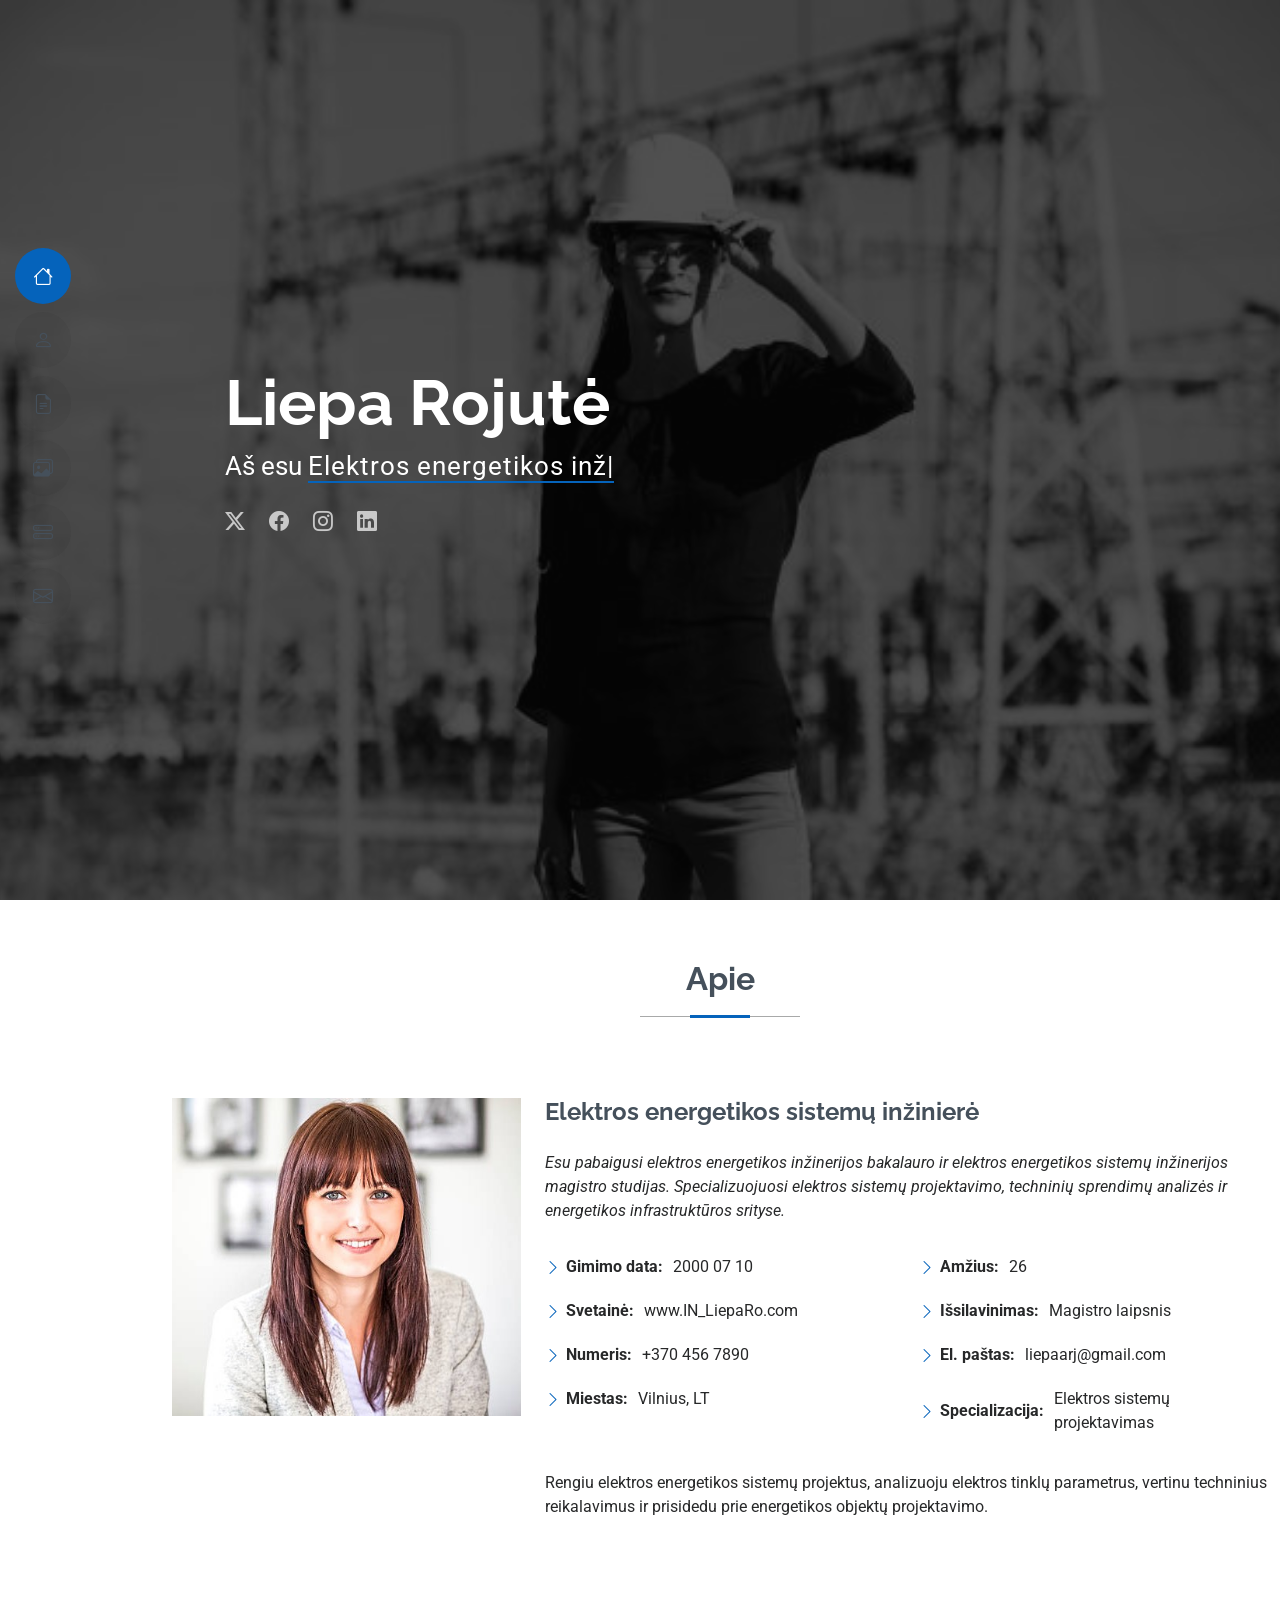
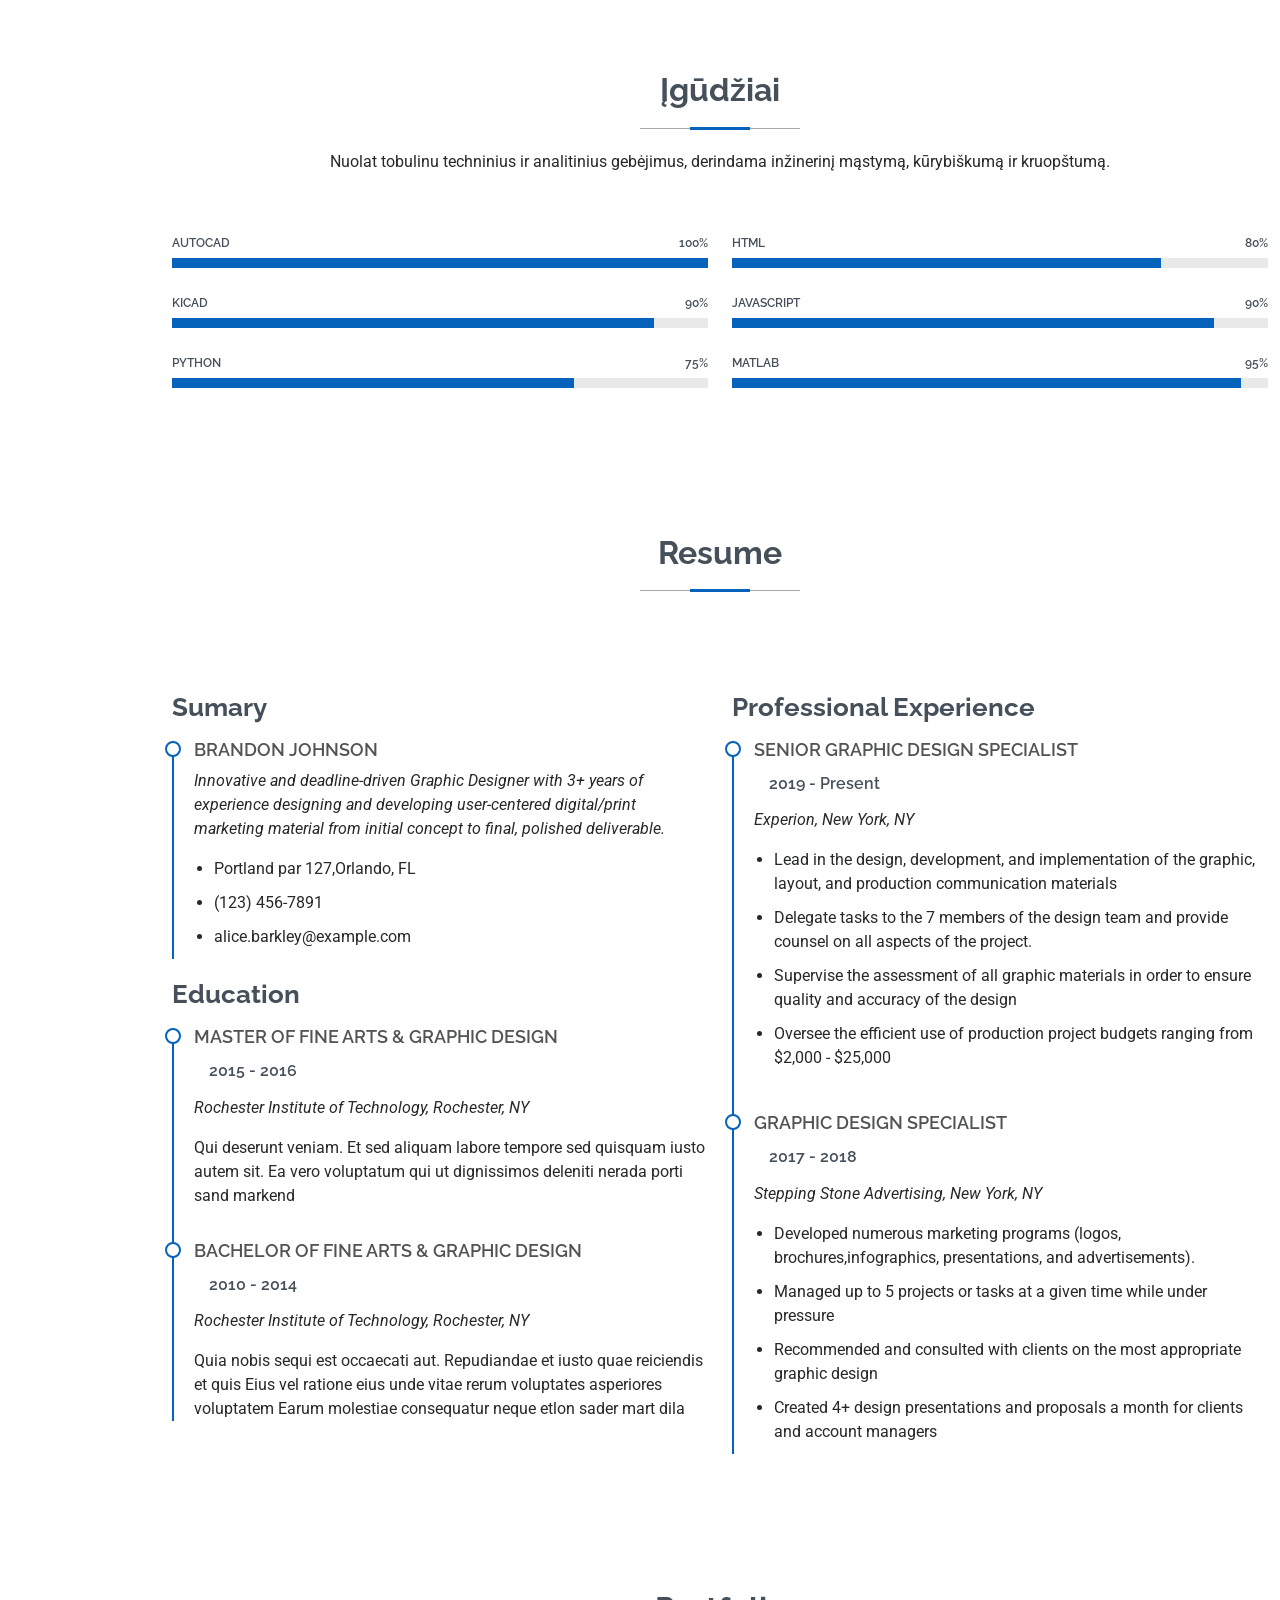
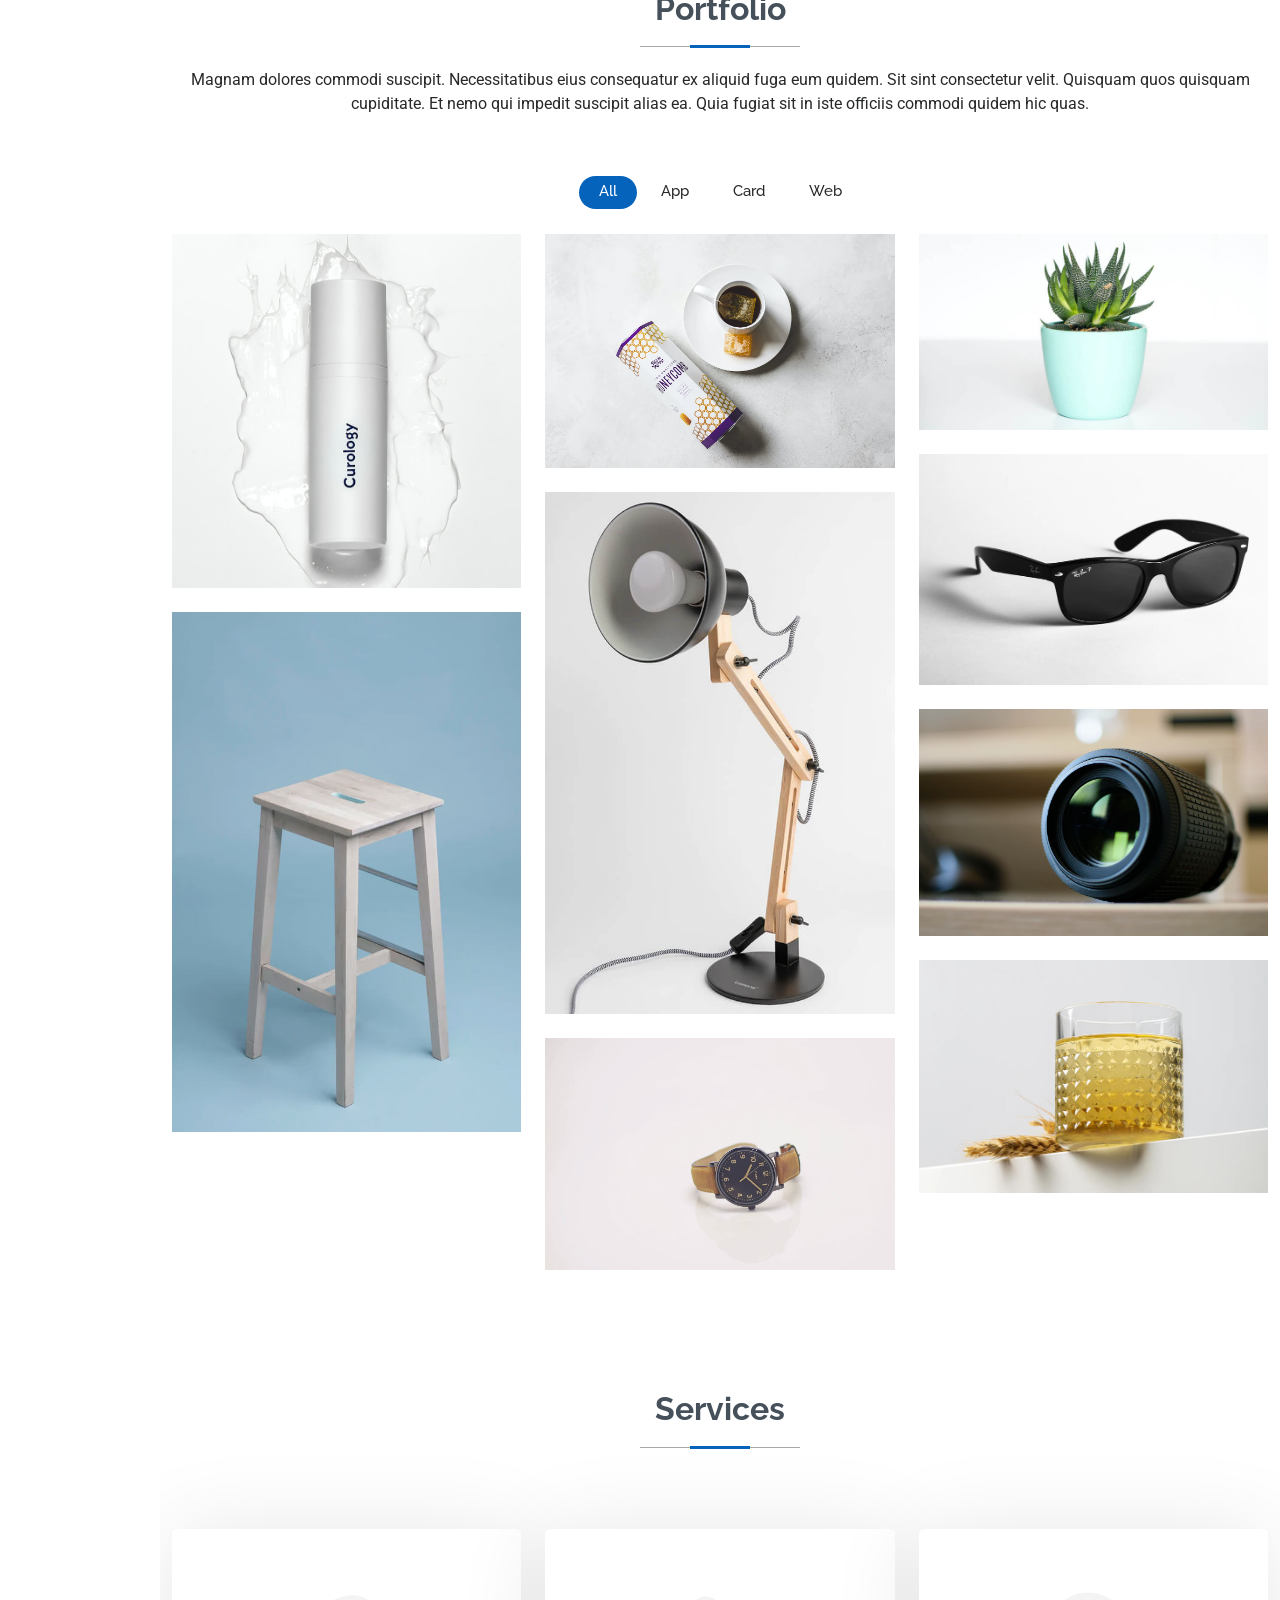
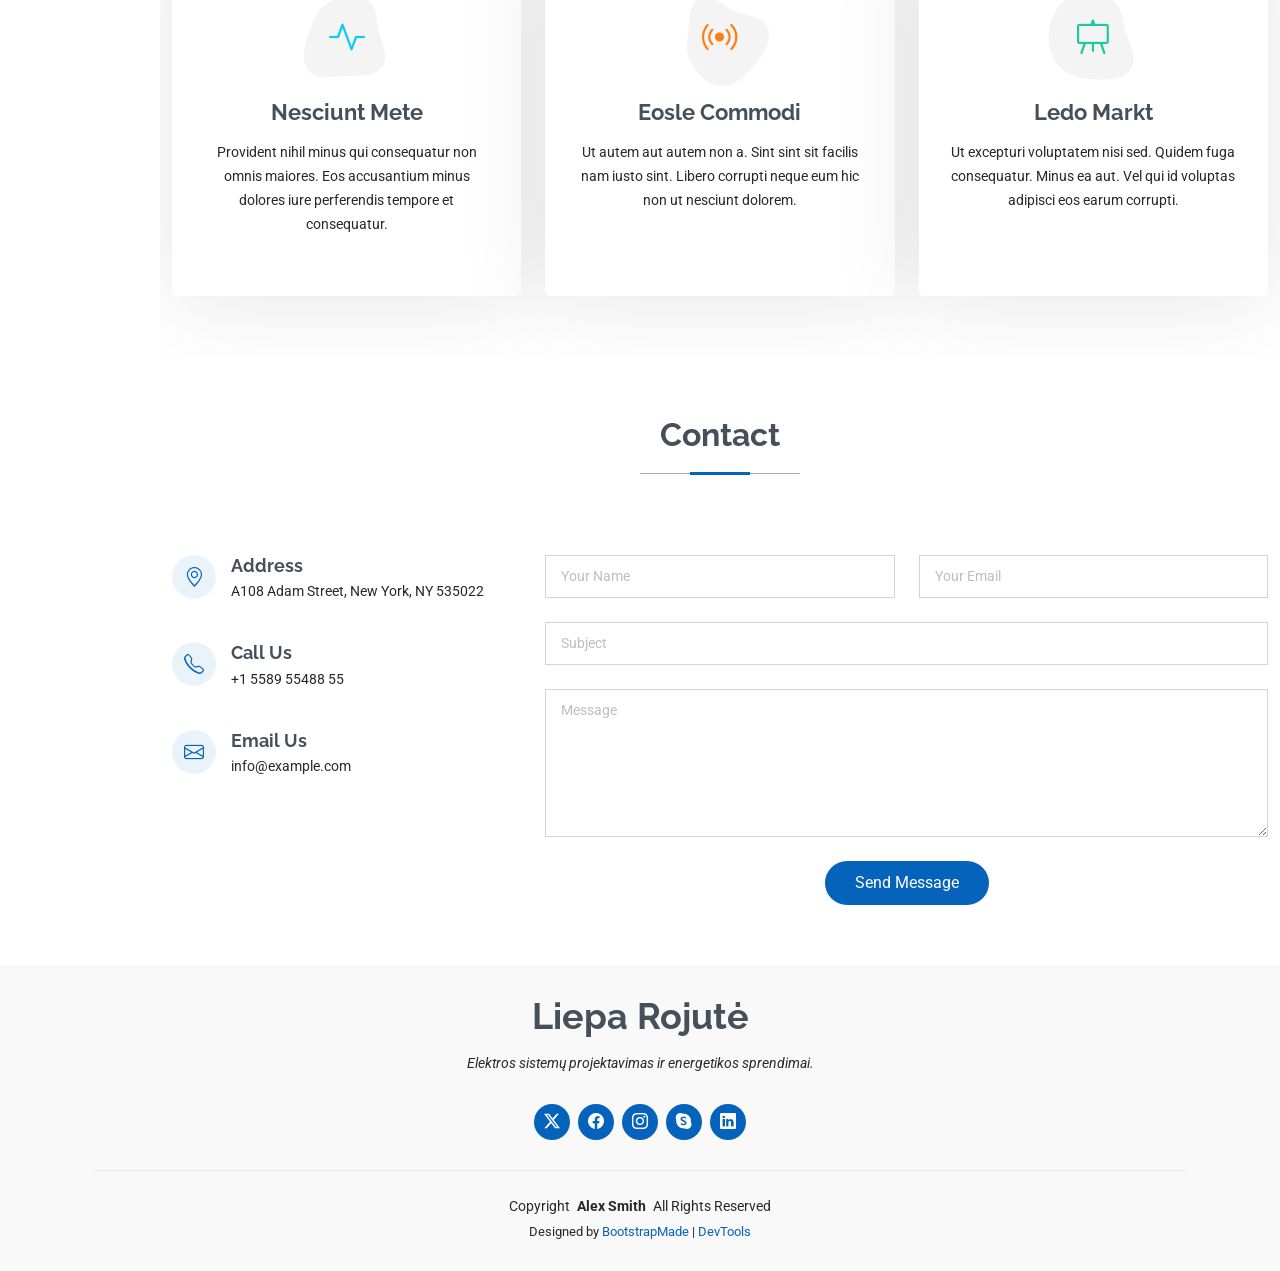
==== index.html @ 33ec994f "-" ====
<!DOCTYPE html>
<html lang="lt">

<head>
  <meta charset="UTF-8">
  <meta content="width=device-width, initial-scale=1.0" name="viewport">
  <title>Mano CV</title>
  <meta name="author" content="Liepa Rojutė">
  <meta name="description" content="Liepos Rojutės CV puslapis">
  <meta content="" name="keywords">

  <!-- Favicons -->
  <link href="assets/img/logg.png" rel="icon">
  <link href="assets/img/apple-touch-icon.png" rel="apple-touch-icon">

  <!-- Fonts -->
  <link href="https://fonts.googleapis.com" rel="preconnect">
  <link href="https://fonts.gstatic.com" rel="preconnect" crossorigin>
  <link href="https://fonts.googleapis.com/css2?family=Roboto:ital,wght@0,100;0,300;0,400;0,500;0,700;0,900;1,100;1,300;1,400;1,500;1,700;1,900&family=Poppins:ital,wght@0,100;0,200;0,300;0,400;0,500;0,600;0,700;0,800;0,900;1,100;1,200;1,300;1,400;1,500;1,600;1,700;1,800;1,900&family=Raleway:ital,wght@0,100;0,200;0,300;0,400;0,500;0,600;0,700;0,800;0,900;1,100;1,200;1,300;1,400;1,500;1,600;1,700;1,800;1,900&display=swap" rel="stylesheet">

  <!-- Vendor CSS Files -->
  <link href="assets/vendor/bootstrap/css/bootstrap.min.css" rel="stylesheet">
  <link href="assets/vendor/bootstrap-icons/bootstrap-icons.css" rel="stylesheet">
  <link href="assets/vendor/aos/aos.css" rel="stylesheet">
  <link href="assets/vendor/glightbox/css/glightbox.min.css" rel="stylesheet">
  <link href="assets/vendor/swiper/swiper-bundle.min.css" rel="stylesheet">

  <!-- Main CSS File -->
  <link href="assets/css/main.css" rel="stylesheet">

  <!-- =======================================================
  * Template Name: MyResume
  * Template URL: https://bootstrapmade.com/free-html-bootstrap-template-my-resume/
  * Updated: Jun 29 2024 with Bootstrap v5.3.3
  * Author: BootstrapMade.com
  * License: https://bootstrapmade.com/license/
  ======================================================== -->
</head>

<body class="index-page">

  <header id="header" class="header d-flex flex-column justify-content-center">

    <i class="header-toggle d-xl-none bi bi-list"></i>

    <nav id="navmenu" class="navmenu">
      <ul>
        <li><a href="#hero" class="active"><i class="bi bi-house navicon"></i><span>Pagrindinis</span></a></li>
        <li><a href="#about"><i class="bi bi-person navicon"></i><span>Apie</span></a></li>
        <li><a href="#resume"><i class="bi bi-file-earmark-text navicon"></i><span>Patirtis</span></a></li>
        <li><a href="#portfolio"><i class="bi bi-images navicon"></i><span>Portfolio</span></a></li>
        <li><a href="#services"><i class="bi bi-hdd-stack navicon"></i><span>Kompetencijos</span></a></li>
        <li><a href="#contact"><i class="bi bi-envelope navicon"></i><span>Kontaktai</span></a></li>
      </ul>
    </nav>

  </header>

  <main class="main">

    <!-- Hero Section -->
    <section id="hero" class="hero section dark-background">

      <img src="assets/img/eng.jpg" alt="">

      <div class="container" data-aos="zoom-out">
        <div class="row justify-content-center">
          <div class="col-lg-9">
            <h2>Liepa Rojutė</h2>
            <p>Aš esu <span class="typed" data-typed-items="Elektros energetikos inžinierė, Atsinaujinančios energetikos specialistė, Elektros sistemų ir tinklų specialistė">Elektros energetikos inžinierė</span><span class="typed-cursor typed-cursor--blink" aria-hidden="true"></span></p>
            <div class="social-links">
              <a href="#"><i class="bi bi-twitter-x"></i></a>
              <a href="#"><i class="bi bi-facebook"></i></a>
              <a href="#"><i class="bi bi-instagram"></i></a>
              <a href="#"><i class="bi bi-linkedin"></i></a>
            </div>
          </div>
        </div>
      </div>

    </section><!-- /Hero Section -->

    <!-- About Section -->
    <section id="about" class="about section">

      <!-- Section Title -->
      <div class="container section-title" data-aos="fade-up">
        <h2>Apie</h2>
      </div><!-- End Section Title -->

      <div class="container" data-aos="fade-up" data-aos-delay="100">

        <div class="row gy-4 justify-content-center">
          <div class="col-lg-4">
            <img src="assets/img/smile.jpg" class="img-fluid" alt="">
          </div>
          <div class="col-lg-8 content">
            <h2>Elektros energetikos sistemų inžinierė</h2>
            <p class="fst-italic py-3">
              Esu pabaigusi elektros energetikos inžinerijos bakalauro ir elektros energetikos sistemų inžinerijos magistro studijas. Specializuojuosi elektros sistemų projektavimo, techninių sprendimų analizės ir energetikos infrastruktūros srityse.
            </p>
            <div class="row">
              <div class="col-lg-6">
                <ul>
                  <li><i class="bi bi-chevron-right"></i> <strong>Gimimo data:</strong> <span>2000 07 10</span></li>
                  <li><i class="bi bi-chevron-right"></i> <strong>Svetainė:</strong> <span>www.IN_LiepaRo.com</span></li>
                  <li><i class="bi bi-chevron-right"></i> <strong>Numeris:</strong> <span>+370 456 7890</span></li>
                  <li><i class="bi bi-chevron-right"></i> <strong>Miestas:</strong> <span>Vilnius, LT</span></li>
                </ul>
              </div>
              <div class="col-lg-6">
                <ul>
                  <li><i class="bi bi-chevron-right"></i> <strong>Amžius:</strong> <span>26</span></li>
                  <li><i class="bi bi-chevron-right"></i> <strong>Išsilavinimas:</strong> <span>Magistro laipsnis</span></li>
                  <li><i class="bi bi-chevron-right"></i> <strong>El. paštas:</strong> <span>liepaarj@gmail.com</span></li>
                  <li><i class="bi bi-chevron-right"></i> <strong>Specializacija:</strong> <span>Elektros sistemų projektavimas</span></li>
                </ul>
              </div>
            </div>
            <p class="py-3">
              Rengiu elektros energetikos sistemų projektus, analizuoju elektros tinklų parametrus, vertinu
  techninius reikalavimus ir prisidedu prie energetikos objektų projektavimo.
            </p>
          </div>
        </div>

      </div>

    </section><!-- /About Section -->

    <!-- Skills Section -->
    <section id="skills" class="skills section">

      <!-- Section Title -->
      <div class="container section-title" data-aos="fade-up">
        <h2>Įgūdžiai</h2>
        <p>Nuolat tobulinu techninius ir analitinius gebėjimus, derindama inžinerinį mąstymą, kūrybiškumą ir kruopštumą.</p>
      </div><!-- End Section Title -->

      <div class="container" data-aos="fade-up" data-aos-delay="100">

        <div class="row skills-content skills-animation">

          <div class="col-lg-6">

            <div class="progress">
              <span class="skill"><span>AutoCAD</span> <i class="val">100%</i></span>
              <div class="progress-bar-wrap">
                <div class="progress-bar" role="progressbar" aria-valuenow="100" aria-valuemin="0" aria-valuemax="100"></div>
              </div>
            </div><!-- End Skills Item -->

            <div class="progress">
              <span class="skill"><span>KiCAD</span> <i class="val">90%</i></span>
              <div class="progress-bar-wrap">
                <div class="progress-bar" role="progressbar" aria-valuenow="90" aria-valuemin="0" aria-valuemax="100"></div>
              </div>
            </div><!-- End Skills Item -->

            <div class="progress">
              <span class="skill"><span>Python</span> <i class="val">75%</i></span>
              <div class="progress-bar-wrap">
                <div class="progress-bar" role="progressbar" aria-valuenow="75" aria-valuemin="0" aria-valuemax="100"></div>
              </div>
            </div><!-- End Skills Item -->

          </div>

          <div class="col-lg-6">

            <div class="progress">
              <span class="skill"><span>HTML</span> <i class="val">80%</i></span>
              <div class="progress-bar-wrap">
                <div class="progress-bar" role="progressbar" aria-valuenow="80" aria-valuemin="0" aria-valuemax="100"></div>
              </div>
            </div><!-- End Skills Item -->

            <div class="progress">
              <span class="skill"><span>JavaScript</span> <i class="val">90%</i></span>
              <div class="progress-bar-wrap">
                <div class="progress-bar" role="progressbar" aria-valuenow="90" aria-valuemin="0" aria-valuemax="100"></div>
              </div>
            </div><!-- End Skills Item -->

            <div class="progress">
              <span class="skill"><span>MATLAB</span> <i class="val">95%</i></span>
              <div class="progress-bar-wrap">
                <div class="progress-bar" role="progressbar" aria-valuenow="95" aria-valuemin="0" aria-valuemax="100"></div>
              </div>
            </div><!-- End Skills Item -->

          </div>

        </div>

      </div>

    </section><!-- /Skills Section -->

    <!-- Resume Section -->
    <section id="resume" class="resume section">

      <!-- Section Title -->
      <div class="container section-title" data-aos="fade-up">
        <h2>Resume</h2>
      </div><!-- End Section Title -->

      <div class="container">

        <div class="row">

          <div class="col-lg-6" data-aos="fade-up" data-aos-delay="100">
            <h3 class="resume-title">Sumary</h3>

            <div class="resume-item pb-0">
              <h4>Brandon Johnson</h4>
              <p><em>Innovative and deadline-driven Graphic Designer with 3+ years of experience designing and developing user-centered digital/print marketing material from initial concept to final, polished deliverable.</em></p>
              <ul>
                <li>Portland par 127,Orlando, FL</li>
                <li>(123) 456-7891</li>
                <li>alice.barkley@example.com</li>
              </ul>
            </div><!-- Edn Resume Item -->

            <h3 class="resume-title">Education</h3>
            <div class="resume-item">
              <h4>Master of Fine Arts &amp; Graphic Design</h4>
              <h5>2015 - 2016</h5>
              <p><em>Rochester Institute of Technology, Rochester, NY</em></p>
              <p>Qui deserunt veniam. Et sed aliquam labore tempore sed quisquam iusto autem sit. Ea vero voluptatum qui ut dignissimos deleniti nerada porti sand markend</p>
            </div><!-- Edn Resume Item -->

            <div class="resume-item">
              <h4>Bachelor of Fine Arts &amp; Graphic Design</h4>
              <h5>2010 - 2014</h5>
              <p><em>Rochester Institute of Technology, Rochester, NY</em></p>
              <p>Quia nobis sequi est occaecati aut. Repudiandae et iusto quae reiciendis et quis Eius vel ratione eius unde vitae rerum voluptates asperiores voluptatem Earum molestiae consequatur neque etlon sader mart dila</p>
            </div><!-- Edn Resume Item -->

          </div>

          <div class="col-lg-6" data-aos="fade-up" data-aos-delay="200">
            <h3 class="resume-title">Professional Experience</h3>
            <div class="resume-item">
              <h4>Senior graphic design specialist</h4>
              <h5>2019 - Present</h5>
              <p><em>Experion, New York, NY </em></p>
              <ul>
                <li>Lead in the design, development, and implementation of the graphic, layout, and production communication materials</li>
                <li>Delegate tasks to the 7 members of the design team and provide counsel on all aspects of the project. </li>
                <li>Supervise the assessment of all graphic materials in order to ensure quality and accuracy of the design</li>
                <li>Oversee the efficient use of production project budgets ranging from $2,000 - $25,000</li>
              </ul>
            </div><!-- Edn Resume Item -->

            <div class="resume-item">
              <h4>Graphic design specialist</h4>
              <h5>2017 - 2018</h5>
              <p><em>Stepping Stone Advertising, New York, NY</em></p>
              <ul>
                <li>Developed numerous marketing programs (logos, brochures,infographics, presentations, and advertisements).</li>
                <li>Managed up to 5 projects or tasks at a given time while under pressure</li>
                <li>Recommended and consulted with clients on the most appropriate graphic design</li>
                <li>Created 4+ design presentations and proposals a month for clients and account managers</li>
              </ul>
            </div><!-- Edn Resume Item -->

          </div>

        </div>

      </div>

    </section><!-- /Resume Section -->

    <!-- Portfolio Section -->
    <section id="portfolio" class="portfolio section">

      <!-- Section Title -->
      <div class="container section-title" data-aos="fade-up">
        <h2>Portfolio</h2>
        <p>Magnam dolores commodi suscipit. Necessitatibus eius consequatur ex aliquid fuga eum quidem. Sit sint consectetur velit. Quisquam quos quisquam cupiditate. Et nemo qui impedit suscipit alias ea. Quia fugiat sit in iste officiis commodi quidem hic quas.</p>
      </div><!-- End Section Title -->

      <div class="container">

        <div class="isotope-layout" data-default-filter="*" data-layout="masonry" data-sort="original-order">

          <ul class="portfolio-filters isotope-filters" data-aos="fade-up" data-aos-delay="100">
            <li data-filter="*" class="filter-active">All</li>
            <li data-filter=".filter-app">App</li>
            <li data-filter=".filter-product">Card</li>
            <li data-filter=".filter-branding">Web</li>
          </ul><!-- End Portfolio Filters -->

          <div class="row gy-4 isotope-container" data-aos="fade-up" data-aos-delay="200">

            <div class="col-lg-4 col-md-6 portfolio-item isotope-item filter-app">
              <img src="assets/img/masonry-portfolio/masonry-portfolio-1.jpg" class="img-fluid" alt="">
              <div class="portfolio-info">
                <h4>App 1</h4>
                <p>Lorem ipsum, dolor sit</p>
                <a href="assets/img/masonry-portfolio/masonry-portfolio-1.jpg" title="App 1" data-gallery="portfolio-gallery-app" class="glightbox preview-link"><i class="bi bi-zoom-in"></i></a>
                <a href="" title="More Details" class="details-link"><i class="bi bi-link-45deg"></i></a>
              </div>
            </div><!-- End Portfolio Item -->

            <div class="col-lg-4 col-md-6 portfolio-item isotope-item filter-product">
              <img src="assets/img/masonry-portfolio/masonry-portfolio-2.jpg" class="img-fluid" alt="">
              <div class="portfolio-info">
                <h4>Product 1</h4>
                <p>Lorem ipsum, dolor sit</p>
                <a href="assets/img/masonry-portfolio/masonry-portfolio-2.jpg" title="Product 1" data-gallery="portfolio-gallery-product" class="glightbox preview-link"><i class="bi bi-zoom-in"></i></a>
                <a href="" title="More Details" class="details-link"><i class="bi bi-link-45deg"></i></a>
              </div>
            </div><!-- End Portfolio Item -->

            <div class="col-lg-4 col-md-6 portfolio-item isotope-item filter-branding">
              <img src="assets/img/masonry-portfolio/masonry-portfolio-3.jpg" class="img-fluid" alt="">
              <div class="portfolio-info">
                <h4>Branding 1</h4>
                <p>Lorem ipsum, dolor sit</p>
                <a href="assets/img/masonry-portfolio/masonry-portfolio-3.jpg" title="Branding 1" data-gallery="portfolio-gallery-branding" class="glightbox preview-link"><i class="bi bi-zoom-in"></i></a>
                <a href="" title="More Details" class="details-link"><i class="bi bi-link-45deg"></i></a>
              </div>
            </div><!-- End Portfolio Item -->

            <div class="col-lg-4 col-md-6 portfolio-item isotope-item filter-app">
              <img src="assets/img/masonry-portfolio/masonry-portfolio-4.jpg" class="img-fluid" alt="">
              <div class="portfolio-info">
                <h4>App 2</h4>
                <p>Lorem ipsum, dolor sit</p>
                <a href="assets/img/masonry-portfolio/masonry-portfolio-4.jpg" title="App 2" data-gallery="portfolio-gallery-app" class="glightbox preview-link"><i class="bi bi-zoom-in"></i></a>
                <a href="" title="More Details" class="details-link"><i class="bi bi-link-45deg"></i></a>
              </div>
            </div><!-- End Portfolio Item -->

            <div class="col-lg-4 col-md-6 portfolio-item isotope-item filter-product">
              <img src="assets/img/masonry-portfolio/masonry-portfolio-5.jpg" class="img-fluid" alt="">
              <div class="portfolio-info">
                <h4>Product 2</h4>
                <p>Lorem ipsum, dolor sit</p>
                <a href="assets/img/masonry-portfolio/masonry-portfolio-5.jpg" title="Product 2" data-gallery="portfolio-gallery-product" class="glightbox preview-link"><i class="bi bi-zoom-in"></i></a>
                <a href="" title="More Details" class="details-link"><i class="bi bi-link-45deg"></i></a>
              </div>
            </div><!-- End Portfolio Item -->

            <div class="col-lg-4 col-md-6 portfolio-item isotope-item filter-branding">
              <img src="assets/img/masonry-portfolio/masonry-portfolio-6.jpg" class="img-fluid" alt="">
              <div class="portfolio-info">
                <h4>Branding 2</h4>
                <p>Lorem ipsum, dolor sit</p>
                <a href="assets/img/masonry-portfolio/masonry-portfolio-6.jpg" title="Branding 2" data-gallery="portfolio-gallery-branding" class="glightbox preview-link"><i class="bi bi-zoom-in"></i></a>
                <a href="" title="More Details" class="details-link"><i class="bi bi-link-45deg"></i></a>
              </div>
            </div><!-- End Portfolio Item -->

            <div class="col-lg-4 col-md-6 portfolio-item isotope-item filter-app">
              <img src="assets/img/masonry-portfolio/masonry-portfolio-7.jpg" class="img-fluid" alt="">
              <div class="portfolio-info">
                <h4>App 3</h4>
                <p>Lorem ipsum, dolor sit</p>
                <a href="assets/img/masonry-portfolio/masonry-portfolio-7.jpg" title="App 3" data-gallery="portfolio-gallery-app" class="glightbox preview-link"><i class="bi bi-zoom-in"></i></a>
                <a href="" title="More Details" class="details-link"><i class="bi bi-link-45deg"></i></a>
              </div>
            </div><!-- End Portfolio Item -->

            <div class="col-lg-4 col-md-6 portfolio-item isotope-item filter-product">
              <img src="assets/img/masonry-portfolio/masonry-portfolio-8.jpg" class="img-fluid" alt="">
              <div class="portfolio-info">
                <h4>Product 3</h4>
                <p>Lorem ipsum, dolor sit</p>
                <a href="assets/img/masonry-portfolio/masonry-portfolio-8.jpg" title="Product 3" data-gallery="portfolio-gallery-product" class="glightbox preview-link"><i class="bi bi-zoom-in"></i></a>
                <a href="" title="More Details" class="details-link"><i class="bi bi-link-45deg"></i></a>
              </div>
            </div><!-- End Portfolio Item -->

            <div class="col-lg-4 col-md-6 portfolio-item isotope-item filter-branding">
              <img src="assets/img/masonry-portfolio/masonry-portfolio-9.jpg" class="img-fluid" alt="">
              <div class="portfolio-info">
                <h4>Branding 3</h4>
                <p>Lorem ipsum, dolor sit</p>
                <a href="assets/img/masonry-portfolio/masonry-portfolio-9.jpg" title="Branding 2" data-gallery="portfolio-gallery-branding" class="glightbox preview-link"><i class="bi bi-zoom-in"></i></a>
                <a href="" title="More Details" class="details-link"><i class="bi bi-link-45deg"></i></a>
              </div>
            </div><!-- End Portfolio Item -->

          </div><!-- End Portfolio Container -->

        </div>

      </div>

    </section><!-- /Portfolio Section -->

    <!-- Services Section -->
    <section id="services" class="services section">

      <!-- Section Title -->
      <div class="container section-title" data-aos="fade-up">
        <h2>Services</h2>
      </div><!-- End Section Title -->

      <div class="container">

        <div class="row gy-4">

          <div class="col-lg-4 col-md-6" data-aos="fade-up" data-aos-delay="100">
            <div class="service-item item-cyan position-relative">
              <div class="icon">
                <svg width="100" height="100" viewBox="0 0 600 600" xmlns="http://www.w3.org/2000/svg">
                  <path stroke="none" stroke-width="0" fill="#f5f5f5" d="M300,521.0016835830174C376.1290562159157,517.8887921683347,466.0731472004068,529.7835943286574,510.70327084640275,468.03025145048787C554.3714126377745,407.6079735673963,508.03601936045806,328.9844924480964,491.2728898941984,256.3432110539036C474.5976632858925,184.082847569629,479.9380746630129,96.60480741107993,416.23090153303,58.64404602377083C348.86323505073057,18.502131276798302,261.93793281208167,40.57373210992963,193.5410806939664,78.93577620505333C130.42746243093433,114.334589627462,98.30271207620316,179.96522072025542,76.75703585869454,249.04625023123273C51.97151888228291,328.5150500222984,13.704378332031375,421.85034740162234,66.52175969318436,486.19268352777647C119.04800174914682,550.1803526380478,217.28368757567262,524.383925680826,300,521.0016835830174"></path>
                </svg>
                <i class="bi bi-activity"></i>
              </div>
              <a href="#" class="stretched-link">
                <h3>Nesciunt Mete</h3>
              </a>
              <p>Provident nihil minus qui consequatur non omnis maiores. Eos accusantium minus dolores iure perferendis tempore et consequatur.</p>
            </div>
          </div><!-- End Service Item -->

          <div class="col-lg-4 col-md-6" data-aos="fade-up" data-aos-delay="200">
            <div class="service-item item-orange position-relative">
              <div class="icon">
                <svg width="100" height="100" viewBox="0 0 600 600" xmlns="http://www.w3.org/2000/svg">
                  <path stroke="none" stroke-width="0" fill="#f5f5f5" d="M300,582.0697525312426C382.5290701553225,586.8405444964366,449.9789794690241,525.3245884688669,502.5850820975895,461.55621195738473C556.606425686781,396.0723002908107,615.8543463187945,314.28637112970534,586.6730223649479,234.56875336149918C558.9533121215079,158.8439757836574,454.9685369536778,164.00468322053177,381.49747125262974,130.76875717737553C312.15926192815925,99.40240125094834,248.97055460311594,18.661163978235184,179.8680185752513,50.54337015887873C110.5421016452524,82.52863877960104,119.82277516462835,180.83849132639028,109.12597500060166,256.43424936330496C100.08760227029461,320.3096726198365,92.17705696193138,384.0621239912766,124.79988738764834,439.7174275375508C164.83382741302287,508.01625554203684,220.96474134820875,577.5009287672846,300,582.0697525312426"></path>
                </svg>
                <i class="bi bi-broadcast"></i>
              </div>
              <a href="#" class="stretched-link">
                <h3>Eosle Commodi</h3>
              </a>
              <p>Ut autem aut autem non a. Sint sint sit facilis nam iusto sint. Libero corrupti neque eum hic non ut nesciunt dolorem.</p>
            </div>
          </div><!-- End Service Item -->

          <div class="col-lg-4 col-md-6" data-aos="fade-up" data-aos-delay="300">
            <div class="service-item item-teal position-relative">
              <div class="icon">
                <svg width="100" height="100" viewBox="0 0 600 600" xmlns="http://www.w3.org/2000/svg">
                  <path stroke="none" stroke-width="0" fill="#f5f5f5" d="M300,541.5067337569781C382.14930387511276,545.0595476570109,479.8736841581634,548.3450877840088,526.4010558755058,480.5488172755941C571.5218469581645,414.80211281144784,517.5187510058486,332.0715597781072,496.52539010469104,255.14436215662573C477.37192572678356,184.95920475031193,473.57363656557914,105.61284051026155,413.0603344069578,65.22779650032875C343.27470386102294,18.654635553484475,251.2091493199835,5.337323636656869,175.0934190732945,40.62881213300186C97.87086631185822,76.43348514350839,51.98124368387456,156.15599469081315,36.44837278890362,239.84606092416172C21.716077023791087,319.22268207091537,43.775223500013084,401.1760424656574,96.891909868211,461.97329694683043C147.22146801428983,519.5804099606455,223.5754009179313,538.201503339737,300,541.5067337569781"></path>
                </svg>
                <i class="bi bi-easel"></i>
              </div>
              <a href="#" class="stretched-link">
                <h3>Ledo Markt</h3>
              </a>
              <p>Ut excepturi voluptatem nisi sed. Quidem fuga consequatur. Minus ea aut. Vel qui id voluptas adipisci eos earum corrupti.</p>
            </div>
          </div><!-- End Service Item -->

        </div>

      </div>

    </section><!-- /Services Section -->

    <!-- Contact Section -->
    <section id="contact" class="contact section">

      <!-- Section Title -->
      <div class="container section-title" data-aos="fade-up">
        <h2>Contact</h2>
      </div><!-- End Section Title -->

      <div class="container" data-aos="fade" data-aos-delay="100">

        <div class="row gy-4">

          <div class="col-lg-4">
            <div class="info-item d-flex" data-aos="fade-up" data-aos-delay="200">
              <i class="bi bi-geo-alt flex-shrink-0"></i>
              <div>
                <h3>Address</h3>
                <p>A108 Adam Street, New York, NY 535022</p>
              </div>
            </div><!-- End Info Item -->

            <div class="info-item d-flex" data-aos="fade-up" data-aos-delay="300">
              <i class="bi bi-telephone flex-shrink-0"></i>
              <div>
                <h3>Call Us</h3>
                <p>+1 5589 55488 55</p>
              </div>
            </div><!-- End Info Item -->

            <div class="info-item d-flex" data-aos="fade-up" data-aos-delay="400">
              <i class="bi bi-envelope flex-shrink-0"></i>
              <div>
                <h3>Email Us</h3>
                <p>info@example.com</p>
              </div>
            </div><!-- End Info Item -->

          </div>

          <div class="col-lg-8">
            <form action="forms/contact.php" method="post" class="php-email-form" data-aos="fade-up" data-aos-delay="200">
              <div class="row gy-4">

                <div class="col-md-6">
                  <input type="text" name="name" class="form-control" placeholder="Your Name" required="">
                </div>

                <div class="col-md-6 ">
                  <input type="email" class="form-control" name="email" placeholder="Your Email" required="">
                </div>

                <div class="col-md-12">
                  <input type="text" class="form-control" name="subject" placeholder="Subject" required="">
                </div>

                <div class="col-md-12">
                  <textarea class="form-control" name="message" rows="6" placeholder="Message" required=""></textarea>
                </div>

                <div class="col-md-12 text-center">
                  <div class="loading">Loading</div>
                  <div class="error-message"></div>
                  <div class="sent-message">Your message has been sent. Thank you!</div>

                  <button type="submit">Send Message</button>
                </div>

              </div>
            </form>
          </div><!-- End Contact Form -->

        </div>

      </div>

    </section><!-- /Contact Section -->

  </main>

  <footer id="footer" class="footer position-relative light-background">
    <div class="container">
      <h3 class="sitename">Liepa Rojutė</h3>
      <p>Elektros sistemų projektavimas ir energetikos sprendimai.</p>
      <div class="social-links d-flex justify-content-center">
        <a href=""><i class="bi bi-twitter-x"></i></a>
        <a href=""><i class="bi bi-facebook"></i></a>
        <a href=""><i class="bi bi-instagram"></i></a>
        <a href=""><i class="bi bi-skype"></i></a>
        <a href=""><i class="bi bi-linkedin"></i></a>
      </div>
      <div class="container">
        <div class="copyright">
          <span>Copyright</span> <strong class="px-1 sitename">Alex Smith</strong> <span>All Rights Reserved</span>
        </div>
        <div class="credits">
          <!-- All the links in the footer should remain intact. -->
          <!-- You can delete the links only if you've purchased the pro version. -->
          <!-- Licensing information: https://bootstrapmade.com/license/ -->
          <!-- Purchase the pro version with working PHP/AJAX contact form: [buy-url] -->
          Designed by <a href="https://bootstrapmade.com/">BootstrapMade</a> | <a href="https://bootstrapmade.com/tools/">DevTools</a>
        </div>
      </div>
    </div>
  </footer>

  <!-- Scroll Top -->
  <a href="#" id="scroll-top" class="scroll-top d-flex align-items-center justify-content-center"><i class="bi bi-arrow-up-short"></i></a>

  <!-- Preloader -->
  <div id="preloader"></div>

  <!-- Vendor JS Files -->
  <script src="assets/vendor/bootstrap/js/bootstrap.bundle.min.js"></script>
  <script src="assets/vendor/php-email-form/validate.js"></script>
  <script src="assets/vendor/aos/aos.js"></script>
  <script src="assets/vendor/typed.js/typed.umd.js"></script>
  <script src="assets/vendor/purecounter/purecounter_vanilla.js"></script>
  <script src="assets/vendor/waypoints/noframework.waypoints.js"></script>
  <script src="assets/vendor/glightbox/js/glightbox.min.js"></script>
  <script src="assets/vendor/imagesloaded/imagesloaded.pkgd.min.js"></script>
  <script src="assets/vendor/isotope-layout/isotope.pkgd.min.js"></script>
  <script src="assets/vendor/swiper/swiper-bundle.min.js"></script>

  <!-- Main JS File -->
  <script src="assets/js/main.js"></script>

</body>

</html>
---- assets/css/main.css ----
/**
* Template Name: MyResume
* Template URL: https://bootstrapmade.com/free-html-bootstrap-template-my-resume/
* Updated: Jun 29 2024 with Bootstrap v5.3.3
* Author: BootstrapMade.com
* License: https://bootstrapmade.com/license/
*/

/*--------------------------------------------------------------
# Font & Color Variables
# Help: https://bootstrapmade.com/color-system/
--------------------------------------------------------------*/
/* Fonts */
:root {
  --default-font: "Roboto",  system-ui, -apple-system, "Segoe UI", Roboto, "Helvetica Neue", Arial, "Noto Sans", "Liberation Sans", sans-serif, "Apple Color Emoji", "Segoe UI Emoji", "Segoe UI Symbol", "Noto Color Emoji";
  --heading-font: "Raleway",  sans-serif;
  --nav-font: "Poppins",  sans-serif;
}

/* Global Colors - The following color variables are used throughout the website. Updating them here will change the color scheme of the entire website */
:root { 
  --background-color: #ffffff; /* Background color for the entire website, including individual sections */
  --default-color: #272829; /* Default color used for the majority of the text content across the entire website */
  --heading-color: #45505b; /* Color for headings, subheadings and title throughout the website */
  --accent-color: #0563bb; /* Accent color that represents your brand on the website. It's used for buttons, links, and other elements that need to stand out */
  --surface-color: #ffffff; /* The surface color is used as a background of boxed elements within sections, such as cards, icon boxes, or other elements that require a visual separation from the global background. */
  --contrast-color: #ffffff; /* Contrast color for text, ensuring readability against backgrounds of accent, heading, or default colors. */
}

/* Nav Menu Colors - The following color variables are used specifically for the navigation menu. They are separate from the global colors to allow for more customization options */
:root {
  --nav-color: #45505b;  /* The default color of the main navmenu links */
  --nav-hover-color: #0563bb; /* Applied to main navmenu links when they are hovered over or active */
  --nav-mobile-background-color: #ffffff; /* Used as the background color for mobile navigation menu */
  --nav-dropdown-background-color: #ffffff; /* Used as the background color for dropdown items that appear when hovering over primary navigation items */
  --nav-dropdown-color: #212529; /* Used for navigation links of the dropdown items in the navigation menu. */
  --nav-dropdown-hover-color: #0563bb; /* Similar to --nav-hover-color, this color is applied to dropdown navigation links when they are hovered over. */
}

/* Color Presets - These classes override global colors when applied to any section or element, providing reuse of the sam color scheme. */

.light-background {
  --background-color: #f9f9f9;
  --surface-color: #ffffff;
}

.dark-background {
  --background-color: #060606;
  --default-color: #ffffff;
  --heading-color: #ffffff;
  --surface-color: #252525;
  --contrast-color: #ffffff;
}

/* Smooth scroll */
:root {
  scroll-behavior: smooth;
}

/*--------------------------------------------------------------
# General Styling & Shared Classes
--------------------------------------------------------------*/
body {
  color: var(--default-color);
  background-color: var(--background-color);
  font-family: var(--default-font);
}

a {
  color: var(--accent-color);
  text-decoration: none;
  transition: 0.3s;
}

a:hover {
  color: color-mix(in srgb, var(--accent-color), transparent 25%);
  text-decoration: none;
}

h1,
h2,
h3,
h4,
h5,
h6 {
  color: var(--heading-color);
  font-family: var(--heading-font);
}

/* PHP Email Form Messages
------------------------------*/
.php-email-form .error-message {
  display: none;
  background: #df1529;
  color: #ffffff;
  text-align: left;
  padding: 15px;
  margin-bottom: 24px;
  font-weight: 600;
}

.php-email-form .sent-message {
  display: none;
  color: #ffffff;
  background: #059652;
  text-align: center;
  padding: 15px;
  margin-bottom: 24px;
  font-weight: 600;
}

.php-email-form .loading {
  display: none;
  background: var(--surface-color);
  text-align: center;
  padding: 15px;
  margin-bottom: 24px;
}

.php-email-form .loading:before {
  content: "";
  display: inline-block;
  border-radius: 50%;
  width: 24px;
  height: 24px;
  margin: 0 10px -6px 0;
  border: 3px solid var(--accent-color);
  border-top-color: var(--surface-color);
  animation: php-email-form-loading 1s linear infinite;
}

@keyframes php-email-form-loading {
  0% {
    transform: rotate(0deg);
  }

  100% {
    transform: rotate(360deg);
  }
}

/*--------------------------------------------------------------
# Global Header
--------------------------------------------------------------*/
.header {
  color: var(--default-color);
  position: fixed;
  top: 0;
  left: 0;
  bottom: 0;
  padding: 0 15px;
  transition: all ease-in-out 0.3s;
  overflow-y: auto;
  z-index: 997;
  min-width: 200px;
}

@media (max-width: 1199px) {
  .header {
    background-color: var(--background-color);
    border-right: 1px solid color-mix(in srgb, var(--default-color), transparent 90%);
    width: 300px;
    left: -100%;
  }
}

@media (min-width: 1200px) and (max-width: 1600px) {
  .header~main {
    margin-left: 160px;
  }

  .header~main .hero {
    margin-left: -160px;
    width: 100vw;
  }
}

.header.header-show {
  left: 0;
}

.header .header-toggle {
  color: var(--contrast-color);
  background-color: var(--accent-color);
  font-size: 22px;
  display: flex;
  align-items: center;
  justify-content: center;
  width: 40px;
  height: 40px;
  border-radius: 50%;
  cursor: pointer;
  position: fixed;
  top: 15px;
  right: 15px;
  z-index: 9999;
  transition: background-color 0.3s;
}

.header .header-toggle:hover {
  color: var(--contrast-color);
  background-color: color-mix(in srgb, var(--accent-color) 90%, white 15%);
}

/*--------------------------------------------------------------
# Navigation Menu
--------------------------------------------------------------*/
.navmenu {
  padding: 0;
  z-index: 9997;
}

.navmenu ul {
  list-style: none;
  padding: 0 0 20px 0;
  margin: 0;
  width: 140px;
}

.navmenu a,
.navmenu a:focus {
  color: var(--nav-color);
  font-family: var(--nav-font);
  display: flex;
  align-items: center;
  padding: 10px 18px;
  margin-bottom: 8px;
  font-size: 15px;
  border-radius: 50px;
  background: color-mix(in srgb, var(--default-color), transparent 92%);
  height: 56px;
  width: 100%;
  overflow: hidden;
  transition: 0.3s;
}

.navmenu a i,
.navmenu a:focus i {
  font-size: 20px;
}

.navmenu a span,
.navmenu a:focus span {
  padding: 0 5px 0 7px;
}

@media (min-width: 992px) {

  .navmenu a,
  .navmenu a:focus {
    max-width: 56px;
  }

  .navmenu a span,
  .navmenu a:focus span {
    display: none;
  }
}

.navmenu a:hover,
.navmenu .active,
.navmenu .active:focus,
.navmenu li:hover>a {
  color: var(--contrast-color);
  background: var(--nav-hover-color);
}

.navmenu a:hover,
.navmenu li:hover>a {
  max-width: 100%;
  color: var(--contrast-color);
}

.navmenu a:hover span,
.navmenu li:hover>a span {
  display: block;
}

/*--------------------------------------------------------------
# Global Footer
--------------------------------------------------------------*/
.footer {
  color: var(--default-color);
  background-color: var(--background-color);
  font-size: 14px;
  text-align: center;
  padding: 30px 0;
  position: relative;
}

.footer h3 {
  font-size: 36px;
  font-weight: 700;
  position: relative;
  padding: 0;
  margin: 0 0 15px 0;
}

.footer p {
  font-size: 15;
  font-style: italic;
  padding: 0;
  margin: 0 0 30px 0;
}

.footer .social-links {
  margin: 0 0 30px 0;
}

.footer .social-links a {
  font-size: 16px;
  display: flex;
  align-items: center;
  justify-content: center;
  background: var(--accent-color);
  color: var(--contrast-color);
  line-height: 1;
  margin: 0 4px;
  border-radius: 50%;
  text-align: center;
  width: 36px;
  height: 36px;
  transition: 0.3s;
}

.footer .social-links a:hover {
  background: color-mix(in srgb, var(--accent-color), transparent 20%);
  text-decoration: none;
}

.footer .copyright {
  padding-top: 25px;
  border-top: 1px solid color-mix(in srgb, var(--default-color), transparent 90%);
}

.footer .credits {
  font-size: 13px;
  padding-top: 5px;
}

/*--------------------------------------------------------------
# Preloader
--------------------------------------------------------------*/
#preloader {
  position: fixed;
  inset: 0;
  z-index: 999999;
  overflow: hidden;
  background: var(--background-color);
  transition: all 0.6s ease-out;
}

#preloader:before {
  content: "";
  position: fixed;
  top: calc(50% - 30px);
  left: calc(50% - 30px);
  border: 6px solid #ffffff;
  border-color: var(--accent-color) transparent var(--accent-color) transparent;
  border-radius: 50%;
  width: 60px;
  height: 60px;
  animation: animate-preloader 1.5s linear infinite;
}

@keyframes animate-preloader {
  0% {
    transform: rotate(0deg);
  }

  100% {
    transform: rotate(360deg);
  }
}

/*--------------------------------------------------------------
# Scroll Top Button
--------------------------------------------------------------*/
.scroll-top {
  position: fixed;
  visibility: hidden;
  opacity: 0;
  right: 15px;
  bottom: -15px;
  z-index: 99999;
  background-color: var(--accent-color);
  width: 44px;
  height: 44px;
  border-radius: 50px;
  transition: all 0.4s;
}

.scroll-top i {
  font-size: 24px;
  color: var(--contrast-color);
  line-height: 0;
}

.scroll-top:hover {
  background-color: color-mix(in srgb, var(--accent-color), transparent 20%);
  color: var(--contrast-color);
}

.scroll-top.active {
  visibility: visible;
  opacity: 1;
  bottom: 15px;
}

/*--------------------------------------------------------------
# Disable aos animation delay on mobile devices
--------------------------------------------------------------*/
@media screen and (max-width: 768px) {
  [data-aos-delay] {
    transition-delay: 0 !important;
  }
}

/*--------------------------------------------------------------
# Global Page Titles & Breadcrumbs
--------------------------------------------------------------*/
.page-title {
  --background-color: color-mix(in srgb, var(--default-color), transparent 96%);
  color: var(--default-color);
  background-color: var(--background-color);
  padding: 20px 0;
  position: relative;
}

.page-title h1 {
  font-size: 28px;
  font-weight: 700;
  margin: 0;
}

.page-title .breadcrumbs ol {
  display: flex;
  flex-wrap: wrap;
  list-style: none;
  padding: 0 0 10px 0;
  margin: 0;
  font-size: 14px;
  font-weight: 400;
}

.page-title .breadcrumbs ol li+li {
  padding-left: 10px;
}

.page-title .breadcrumbs ol li+li::before {
  content: "/";
  display: inline-block;
  padding-right: 10px;
  color: color-mix(in srgb, var(--default-color), transparent 70%);
}

/*--------------------------------------------------------------
# Global Sections
--------------------------------------------------------------*/
section,
.section {
  color: var(--default-color);
  background-color: var(--background-color);
  padding: 60px 0;
  overflow: clip;
}

/*--------------------------------------------------------------
# Global Section Titles
--------------------------------------------------------------*/
.section-title {
  text-align: center;
  padding-bottom: 60px;
  position: relative;
}

.section-title h2 {
  font-size: 32px;
  font-weight: 700;
  margin-bottom: 20px;
  padding-bottom: 20px;
  position: relative;
}

.section-title h2:before {
  content: "";
  position: absolute;
  display: block;
  width: 160px;
  height: 1px;
  background: color-mix(in srgb, var(--default-color), transparent 60%);
  left: 0;
  right: 0;
  bottom: 1px;
  margin: auto;
}

.section-title h2::after {
  content: "";
  position: absolute;
  display: block;
  width: 60px;
  height: 3px;
  background: var(--accent-color);
  left: 0;
  right: 0;
  bottom: 0;
  margin: auto;
}

.section-title p {
  margin-bottom: 0;
}

/*--------------------------------------------------------------
# Hero Section
--------------------------------------------------------------*/
.hero {
  width: 100%;
  min-height: 100vh;
  position: relative;
  padding: 80px 0;
  display: flex;
  align-items: center;
  justify-content: center;
}

.hero img {
  position: absolute;
  inset: 0;
  display: block;
  width: 100%;
  height: 100%;
  object-fit: cover;
  z-index: 1;
}

.hero:before {
  content: "";
  background: color-mix(in srgb, var(--background-color), transparent 30%);
  position: absolute;
  inset: 0;
  z-index: 2;
}

.hero .container {
  position: relative;
  z-index: 3;
}

.hero h2 {
  margin: 0;
  font-size: 64px;
  font-weight: 700;
}

.hero p {
  margin: 5px 0 0 0;
  font-size: 26px;
}

.hero p span {
  letter-spacing: 1px;
  border-bottom: 2px solid var(--accent-color);
}

.hero .social-links {
  margin-top: 25px;
}

.hero .social-links a {
  font-size: 20px;
  display: inline-block;
  color: color-mix(in srgb, var(--default-color), transparent 30%);
  line-height: 1;
  margin-right: 20px;
  transition: 0.3s;
}

.hero .social-links a:hover {
  color: var(--accent-color);
}

@media (max-width: 768px) {
  .hero h2 {
    font-size: 32px;
  }

  .hero p {
    font-size: 20px;
  }
}

/*--------------------------------------------------------------
# About Section
--------------------------------------------------------------*/
.about .content h2 {
  font-weight: 700;
  font-size: 24px;
}

.about .content ul {
  list-style: none;
  padding: 0;
}

.about .content ul li {
  margin-bottom: 20px;
  display: flex;
  align-items: center;
}

.about .content ul strong {
  margin-right: 10px;
}

.about .content ul i {
  font-size: 16px;
  margin-right: 5px;
  color: var(--accent-color);
  line-height: 0;
}

/*--------------------------------------------------------------
# Stats Section
--------------------------------------------------------------*/
.stats i {
  background-color: var(--accent-color);
  color: var(--contrast-color);
  width: 54px;
  height: 54px;
  font-size: 24px;
  border-radius: 50px;
  display: inline-flex;
  align-items: center;
  justify-content: center;
  position: relative;
  z-index: 1;
}

.stats .stats-item {
  margin-top: 10px;
  width: 100%;
  position: relative;
  text-align: center;
  z-index: 0;
}

.stats .stats-item span {
  font-size: 36px;
  display: block;
  font-weight: 700;
  color: color-mix(in srgb, var(--default-color), transparent 20%);
}

.stats .stats-item p {
  padding: 0;
  margin: 0;
  color: color-mix(in srgb, var(--default-color), transparent 50%);
  font-size: 16px;
}

/*--------------------------------------------------------------
# Skills Section
--------------------------------------------------------------*/
.skills .progress {
  height: 60px;
  display: block;
  background: none;
  border-radius: 0;
}

.skills .progress .skill {
  color: var(--heading-color);
  padding: 0;
  margin: 0 0 6px 0;
  text-transform: uppercase;
  display: block;
  font-weight: 600;
  font-family: var(--heading-font);
}

.skills .progress .skill .val {
  float: right;
  font-style: normal;
}

.skills .progress-bar-wrap {
  background: color-mix(in srgb, var(--default-color), transparent 90%);
  height: 10px;
}

.skills .progress-bar {
  width: 1px;
  height: 10px;
  transition: 0.9s;
  background-color: var(--accent-color);
}

/*--------------------------------------------------------------
# Resume Section
--------------------------------------------------------------*/
.resume .resume-title {
  color: var(--heading-color);
  font-size: 26px;
  font-weight: 700;
  margin-top: 20px;
  margin-bottom: 20px;
}

.resume .resume-item {
  padding: 0 0 20px 20px;
  margin-top: -2px;
  border-left: 2px solid var(--accent-color);
  position: relative;
}

.resume .resume-item h4 {
  line-height: 18px;
  font-size: 18px;
  font-weight: 600;
  text-transform: uppercase;
  color: color-mix(in srgb, var(--default-color), transparent 20%);
  margin-bottom: 10px;
}

.resume .resume-item h5 {
  font-size: 16px;
  padding: 5px 15px;
  display: inline-block;
  font-weight: 600;
  margin-bottom: 10px;
}

.resume .resume-item ul {
  padding-left: 20px;
}

.resume .resume-item ul li {
  padding-bottom: 10px;
}

.resume .resume-item:last-child {
  padding-bottom: 0;
}

.resume .resume-item::before {
  content: "";
  position: absolute;
  width: 16px;
  height: 16px;
  border-radius: 50px;
  left: -9px;
  top: 0;
  background: var(--background-color);
  border: 2px solid var(--accent-color);
}

/*--------------------------------------------------------------
# Portfolio Section
--------------------------------------------------------------*/
.portfolio .portfolio-filters {
  padding: 0;
  margin: 0 auto 20px auto;
  list-style: none;
  text-align: center;
}

.portfolio .portfolio-filters li {
  cursor: pointer;
  display: inline-block;
  padding: 8px 20px 10px 20px;
  margin: 0;
  font-size: 15px;
  font-weight: 500;
  line-height: 1;
  margin-bottom: 5px;
  border-radius: 50px;
  transition: all 0.3s ease-in-out;
  font-family: var(--heading-font);
}

.portfolio .portfolio-filters li:hover,
.portfolio .portfolio-filters li.filter-active {
  color: var(--contrast-color);
  background-color: var(--accent-color);
}

.portfolio .portfolio-filters li:first-child {
  margin-left: 0;
}

.portfolio .portfolio-filters li:last-child {
  margin-right: 0;
}

@media (max-width: 575px) {
  .portfolio .portfolio-filters li {
    font-size: 14px;
    margin: 0 0 10px 0;
  }
}

.portfolio .portfolio-item {
  position: relative;
  overflow: hidden;
}

.portfolio .portfolio-item .portfolio-info {
  opacity: 0;
  position: absolute;
  left: 12px;
  right: 12px;
  bottom: -100%;
  z-index: 3;
  transition: all ease-in-out 0.5s;
  background: color-mix(in srgb, var(--background-color), transparent 10%);
  padding: 15px;
}

.portfolio .portfolio-item .portfolio-info h4 {
  font-size: 18px;
  font-weight: 600;
  padding-right: 50px;
}

.portfolio .portfolio-item .portfolio-info p {
  color: color-mix(in srgb, var(--default-color), transparent 30%);
  font-size: 14px;
  margin-bottom: 0;
  padding-right: 50px;
}

.portfolio .portfolio-item .portfolio-info .preview-link,
.portfolio .portfolio-item .portfolio-info .details-link {
  position: absolute;
  right: 50px;
  font-size: 24px;
  top: calc(50% - 14px);
  color: color-mix(in srgb, var(--default-color), transparent 30%);
  transition: 0.3s;
  line-height: 0;
}

.portfolio .portfolio-item .portfolio-info .preview-link:hover,
.portfolio .portfolio-item .portfolio-info .details-link:hover {
  color: var(--accent-color);
}

.portfolio .portfolio-item .portfolio-info .details-link {
  right: 14px;
  font-size: 28px;
}

.portfolio .portfolio-item:hover .portfolio-info {
  opacity: 1;
  bottom: 0;
}

/*--------------------------------------------------------------
# Services Section
--------------------------------------------------------------*/
.services .service-item {
  background-color: var(--surface-color);
  box-shadow: 0px 5px 90px 0px rgba(0, 0, 0, 0.1);
  height: 100%;
  padding: 60px 30px;
  text-align: center;
  transition: 0.3s;
  border-radius: 5px;
}

.services .service-item .icon {
  margin: 0 auto;
  width: 100px;
  height: 100px;
  display: flex;
  align-items: center;
  justify-content: center;
  transition: ease-in-out 0.3s;
  position: relative;
}

.services .service-item .icon i {
  font-size: 36px;
  transition: 0.5s;
  position: relative;
}

.services .service-item .icon svg {
  position: absolute;
  top: 0;
  left: 0;
}

.services .service-item .icon svg path {
  transition: 0.5s;
  fill: color-mix(in srgb, var(--default-color), transparent 95%);
}

.services .service-item h3 {
  font-weight: 700;
  margin: 10px 0 15px 0;
  font-size: 22px;
}

.services .service-item p {
  line-height: 24px;
  font-size: 14px;
  margin-bottom: 0;
}

.services .service-item:hover {
  box-shadow: 0px 5px 35px 0px rgba(0, 0, 0, 0.1);
}

.services .service-item.item-cyan i {
  color: #0dcaf0;
}

.services .service-item.item-cyan:hover .icon i {
  color: #fff;
}

.services .service-item.item-cyan:hover .icon path {
  fill: #0dcaf0;
}

.services .service-item.item-orange i {
  color: #fd7e14;
}

.services .service-item.item-orange:hover .icon i {
  color: #fff;
}

.services .service-item.item-orange:hover .icon path {
  fill: #fd7e14;
}

.services .service-item.item-teal i {
  color: #20c997;
}

.services .service-item.item-teal:hover .icon i {
  color: #fff;
}

.services .service-item.item-teal:hover .icon path {
  fill: #20c997;
}

.services .service-item.item-red i {
  color: #df1529;
}

.services .service-item.item-red:hover .icon i {
  color: #fff;
}

.services .service-item.item-red:hover .icon path {
  fill: #df1529;
}

.services .service-item.item-indigo i {
  color: #6610f2;
}

.services .service-item.item-indigo:hover .icon i {
  color: #fff;
}

.services .service-item.item-indigo:hover .icon path {
  fill: #6610f2;
}

.services .service-item.item-pink i {
  color: #f3268c;
}

.services .service-item.item-pink:hover .icon i {
  color: #fff;
}

.services .service-item.item-pink:hover .icon path {
  fill: #f3268c;
}

/*--------------------------------------------------------------
# Testimonials Section
--------------------------------------------------------------*/
.testimonials .testimonials-carousel,
.testimonials .testimonials-slider {
  overflow: hidden;
}

.testimonials .testimonial-item .testimonial-content {
  border-left: 3px solid var(--accent-color);
  padding-left: 30px;
}

.testimonials .testimonial-item .testimonial-img {
  border-radius: 50%;
  border: 4px solid var(--background-color);
  margin: 0 auto;
}

.testimonials .testimonial-item h3 {
  font-size: 20px;
  font-weight: bold;
  margin: 10px 0 5px 0;
}

.testimonials .testimonial-item h4 {
  font-size: 14px;
  color: color-mix(in srgb, var(--default-color), transparent 40%);
  margin: 0 0 10px 0;
}

.testimonials .testimonial-item .stars i {
  color: #ffc107;
  margin: 0 1px;
}

.testimonials .testimonial-item .quote-icon-left,
.testimonials .testimonial-item .quote-icon-right {
  color: color-mix(in srgb, var(--accent-color), transparent 50%);
  font-size: 26px;
  line-height: 0;
}

.testimonials .testimonial-item .quote-icon-left {
  display: inline-block;
  left: -5px;
  position: relative;
}

.testimonials .testimonial-item .quote-icon-right {
  display: inline-block;
  right: -5px;
  position: relative;
  top: 10px;
  transform: scale(-1, -1);
}

.testimonials .testimonial-item p {
  font-style: italic;
}

.testimonials .swiper-wrapper {
  height: auto;
}

.testimonials .swiper-pagination {
  margin-top: 30px;
  position: relative;
}

.testimonials .swiper-pagination .swiper-pagination-bullet {
  width: 12px;
  height: 12px;
  background-color: color-mix(in srgb, var(--default-color), transparent 85%);
  opacity: 1;
}

.testimonials .swiper-pagination .swiper-pagination-bullet-active {
  background-color: var(--accent-color);
}

/*--------------------------------------------------------------
# Contact Section
--------------------------------------------------------------*/
.contact .info-item+.info-item {
  margin-top: 40px;
}

.contact .info-item i {
  color: var(--accent-color);
  background: color-mix(in srgb, var(--accent-color), transparent 92%);
  font-size: 20px;
  width: 44px;
  height: 44px;
  display: flex;
  justify-content: center;
  align-items: center;
  border-radius: 50px;
  transition: all 0.3s ease-in-out;
  margin-right: 15px;
}

.contact .info-item h3 {
  padding: 0;
  font-size: 18px;
  font-weight: 700;
  margin-bottom: 5px;
}

.contact .info-item p {
  padding: 0;
  margin-bottom: 0;
  font-size: 14px;
}

.contact .info-item:hover i {
  background: var(--accent-color);
  color: var(--contrast-color);
}

.contact .php-email-form {
  height: 100%;
}

.contact .php-email-form input[type=text],
.contact .php-email-form input[type=email],
.contact .php-email-form textarea {
  font-size: 14px;
  padding: 10px 15px;
  box-shadow: none;
  border-radius: 0;
  color: var(--default-color);
  background-color: color-mix(in srgb, var(--background-color), transparent 50%);
  border-color: color-mix(in srgb, var(--default-color), transparent 80%);
}

.contact .php-email-form input[type=text]:focus,
.contact .php-email-form input[type=email]:focus,
.contact .php-email-form textarea:focus {
  border-color: var(--accent-color);
}

.contact .php-email-form input[type=text]::placeholder,
.contact .php-email-form input[type=email]::placeholder,
.contact .php-email-form textarea::placeholder {
  color: color-mix(in srgb, var(--default-color), transparent 70%);
}

.contact .php-email-form button[type=submit] {
  color: var(--contrast-color);
  background: var(--accent-color);
  border: 0;
  padding: 10px 30px;
  transition: 0.4s;
  border-radius: 50px;
}

.contact .php-email-form button[type=submit]:hover {
  background: color-mix(in srgb, var(--accent-color), transparent 25%);
}

/*--------------------------------------------------------------
# Portfolio Details Section
--------------------------------------------------------------*/
.portfolio-details .portfolio-details-slider img {
  width: 100%;
}

.portfolio-details .swiper-wrapper {
  height: auto;
}

.portfolio-details .swiper-button-prev,
.portfolio-details .swiper-button-next {
  width: 48px;
  height: 48px;
}

.portfolio-details .swiper-button-prev:after,
.portfolio-details .swiper-button-next:after {
  color: rgba(255, 255, 255, 0.8);
  background-color: rgba(0, 0, 0, 0.15);
  font-size: 24px;
  border-radius: 50%;
  width: 48px;
  height: 48px;
  display: flex;
  align-items: center;
  justify-content: center;
  transition: 0.3s;
}

.portfolio-details .swiper-button-prev:hover:after,
.portfolio-details .swiper-button-next:hover:after {
  background-color: rgba(0, 0, 0, 0.3);
}

@media (max-width: 575px) {

  .portfolio-details .swiper-button-prev,
  .portfolio-details .swiper-button-next {
    display: none;
  }
}

.portfolio-details .swiper-pagination {
  margin-top: 20px;
  position: relative;
}

.portfolio-details .swiper-pagination .swiper-pagination-bullet {
  width: 10px;
  height: 10px;
  background-color: color-mix(in srgb, var(--default-color), transparent 85%);
  opacity: 1;
}

.portfolio-details .swiper-pagination .swiper-pagination-bullet-active {
  background-color: var(--accent-color);
}

.portfolio-details .portfolio-info h3 {
  font-size: 22px;
  font-weight: 700;
  margin-bottom: 20px;
  padding-bottom: 20px;
  position: relative;
}

.portfolio-details .portfolio-info h3:after {
  content: "";
  position: absolute;
  display: block;
  width: 50px;
  height: 3px;
  background: var(--accent-color);
  left: 0;
  bottom: 0;
}

.portfolio-details .portfolio-info ul {
  list-style: none;
  padding: 0;
  font-size: 15px;
}

.portfolio-details .portfolio-info ul li {
  display: flex;
  flex-direction: column;
  padding-bottom: 15px;
}

.portfolio-details .portfolio-info ul strong {
  text-transform: uppercase;
  font-weight: 400;
  color: color-mix(in srgb, var(--default-color), transparent 50%);
  font-size: 14px;
}

.portfolio-details .portfolio-info .btn-visit {
  padding: 8px 40px;
  background: var(--accent-color);
  color: var(--contrast-color);
  border-radius: 50px;
  transition: 0.3s;
}

.portfolio-details .portfolio-info .btn-visit:hover {
  background: color-mix(in srgb, var(--accent-color), transparent 20%);
}

.portfolio-details .portfolio-description h2 {
  font-size: 26px;
  font-weight: 700;
  margin-bottom: 20px;
}

.portfolio-details .portfolio-description p {
  padding: 0;
}

.portfolio-details .portfolio-description .testimonial-item {
  padding: 30px 30px 0 30px;
  position: relative;
  background: color-mix(in srgb, var(--default-color), transparent 97%);
  margin-bottom: 50px;
}

.portfolio-details .portfolio-description .testimonial-item .testimonial-img {
  width: 90px;
  border-radius: 50px;
  border: 6px solid var(--background-color);
  float: left;
  margin: 0 10px 0 0;
}

.portfolio-details .portfolio-description .testimonial-item h3 {
  font-size: 18px;
  font-weight: bold;
  margin: 15px 0 5px 0;
  padding-top: 20px;
}

.portfolio-details .portfolio-description .testimonial-item h4 {
  font-size: 14px;
  color: #6c757d;
  margin: 0;
}

.portfolio-details .portfolio-description .testimonial-item .quote-icon-left,
.portfolio-details .portfolio-description .testimonial-item .quote-icon-right {
  color: color-mix(in srgb, var(--accent-color), transparent 50%);
  font-size: 26px;
  line-height: 0;
}

.portfolio-details .portfolio-description .testimonial-item .quote-icon-left {
  display: inline-block;
  left: -5px;
  position: relative;
}

.portfolio-details .portfolio-description .testimonial-item .quote-icon-right {
  display: inline-block;
  right: -5px;
  position: relative;
  top: 10px;
  transform: scale(-1, -1);
}

.portfolio-details .portfolio-description .testimonial-item p {
  font-style: italic;
  margin: 0 0 15px 0 0 0;
  padding: 0;
}

/*--------------------------------------------------------------
# Service Details Section
--------------------------------------------------------------*/
.service-details .service-box {
  padding: 20px;
  box-shadow: 0px 2px 20px rgba(0, 0, 0, 0.1);
}

.service-details .service-box+.service-box {
  margin-top: 30px;
}

.service-details .service-box h4 {
  font-size: 20px;
  font-weight: 700;
  border-bottom: 2px solid color-mix(in srgb, var(--default-color), transparent 92%);
  padding-bottom: 15px;
  margin-bottom: 15px;
}

.service-details .services-list a {
  color: color-mix(in srgb, var(--default-color), transparent 20%);
  background-color: color-mix(in srgb, var(--default-color), transparent 96%);
  display: flex;
  align-items: center;
  padding: 12px 15px;
  margin-top: 15px;
  transition: 0.3s;
}

.service-details .services-list a:first-child {
  margin-top: 0;
}

.service-details .services-list a i {
  font-size: 16px;
  margin-right: 8px;
  color: var(--accent-color);
}

.service-details .services-list a.active {
  color: var(--contrast-color);
  background-color: var(--accent-color);
}

.service-details .services-list a.active i {
  color: var(--contrast-color);
}

.service-details .services-list a:hover {
  background-color: color-mix(in srgb, var(--accent-color), transparent 95%);
  color: var(--accent-color);
}

.service-details .download-catalog a {
  color: var(--default-color);
  display: flex;
  align-items: center;
  padding: 10px 0;
  transition: 0.3s;
  border-top: 1px solid color-mix(in srgb, var(--default-color), transparent 90%);
}

.service-details .download-catalog a:first-child {
  border-top: 0;
  padding-top: 0;
}

.service-details .download-catalog a:last-child {
  padding-bottom: 0;
}

.service-details .download-catalog a i {
  font-size: 24px;
  margin-right: 8px;
  color: var(--accent-color);
}

.service-details .download-catalog a:hover {
  color: var(--accent-color);
}

.service-details .help-box {
  background-color: var(--accent-color);
  color: var(--contrast-color);
  margin-top: 30px;
  padding: 30px 15px;
}

.service-details .help-box .help-icon {
  font-size: 48px;
}

.service-details .help-box h4,
.service-details .help-box a {
  color: var(--contrast-color);
}

.service-details .services-img {
  margin-bottom: 20px;
}

.service-details h3 {
  font-size: 26px;
  font-weight: 700;
}

.service-details p {
  font-size: 15px;
}

.service-details ul {
  list-style: none;
  padding: 0;
  font-size: 15px;
}

.service-details ul li {
  padding: 5px 0;
  display: flex;
  align-items: center;
}

.service-details ul i {
  font-size: 20px;
  margin-right: 8px;
  color: var(--accent-color);
}

/*--------------------------------------------------------------
# Starter Section Section
--------------------------------------------------------------*/
.starter-section {
  /* Add your styles here */
}
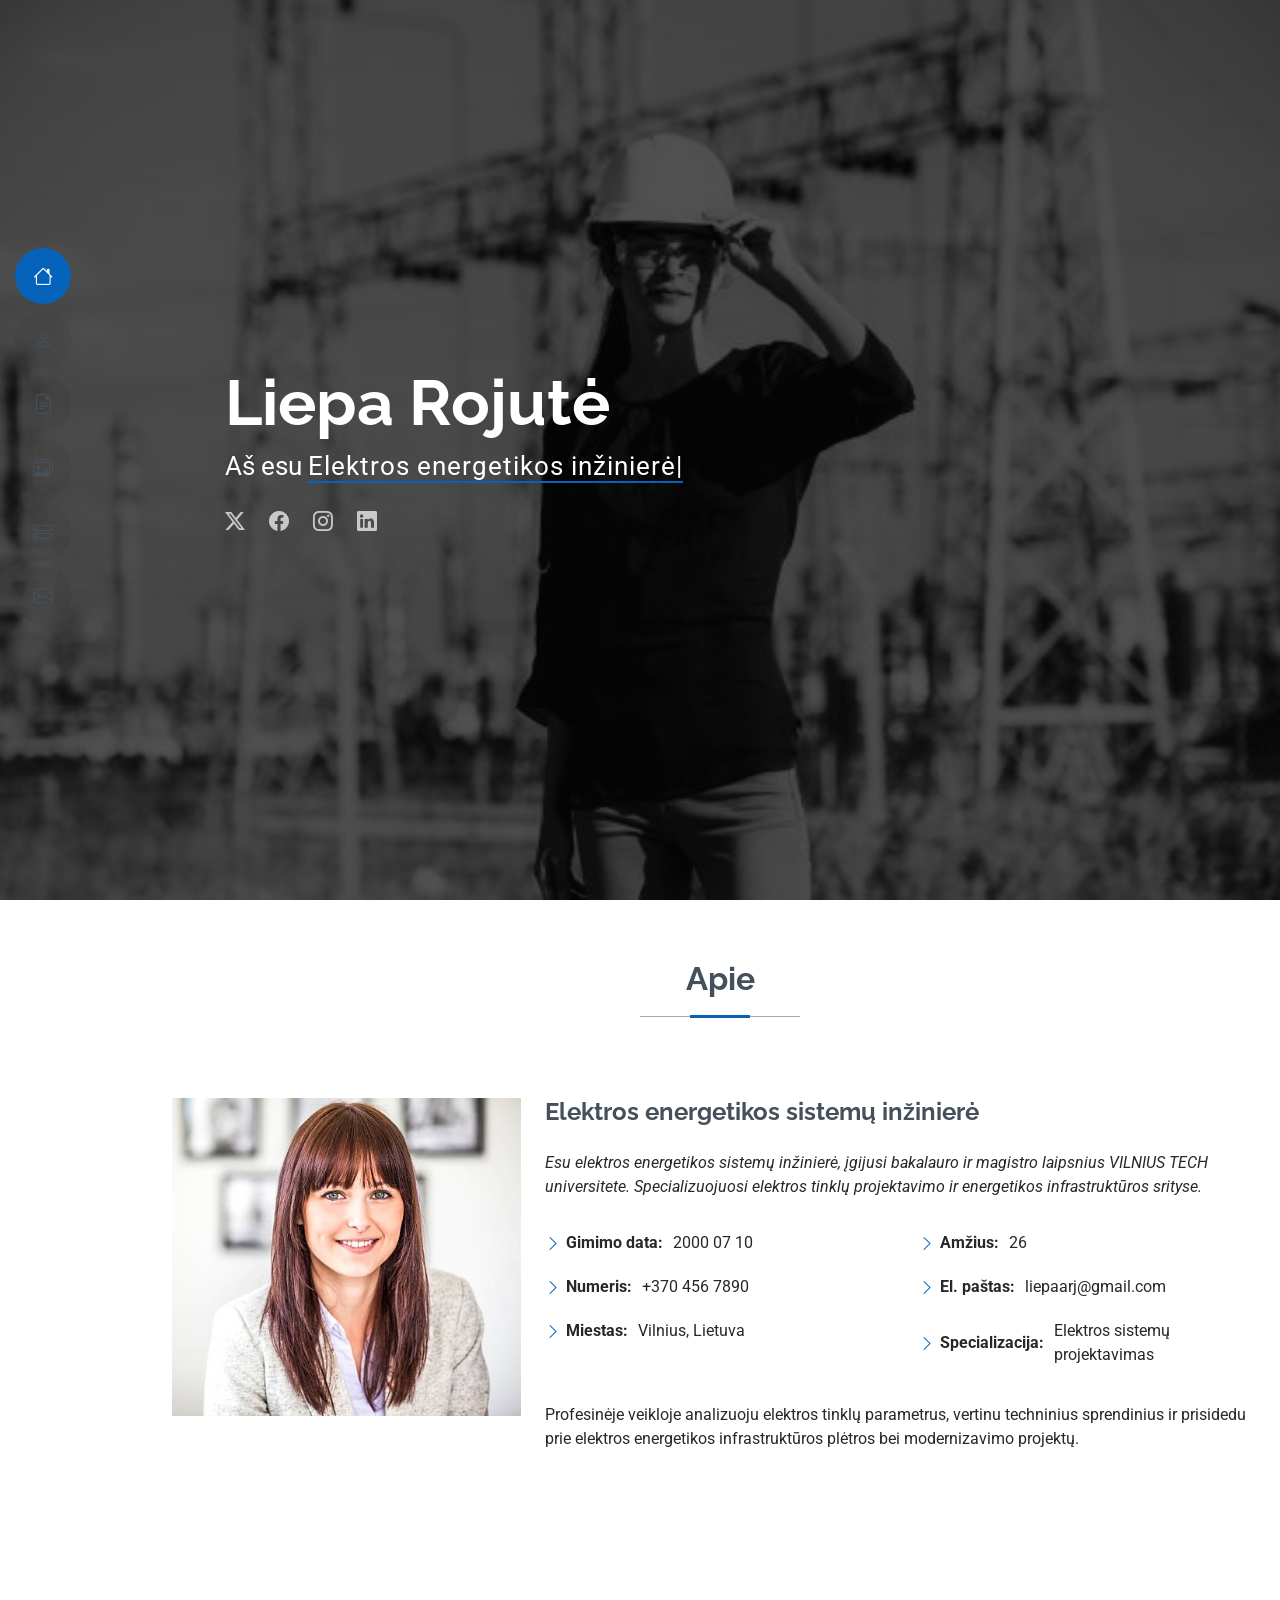
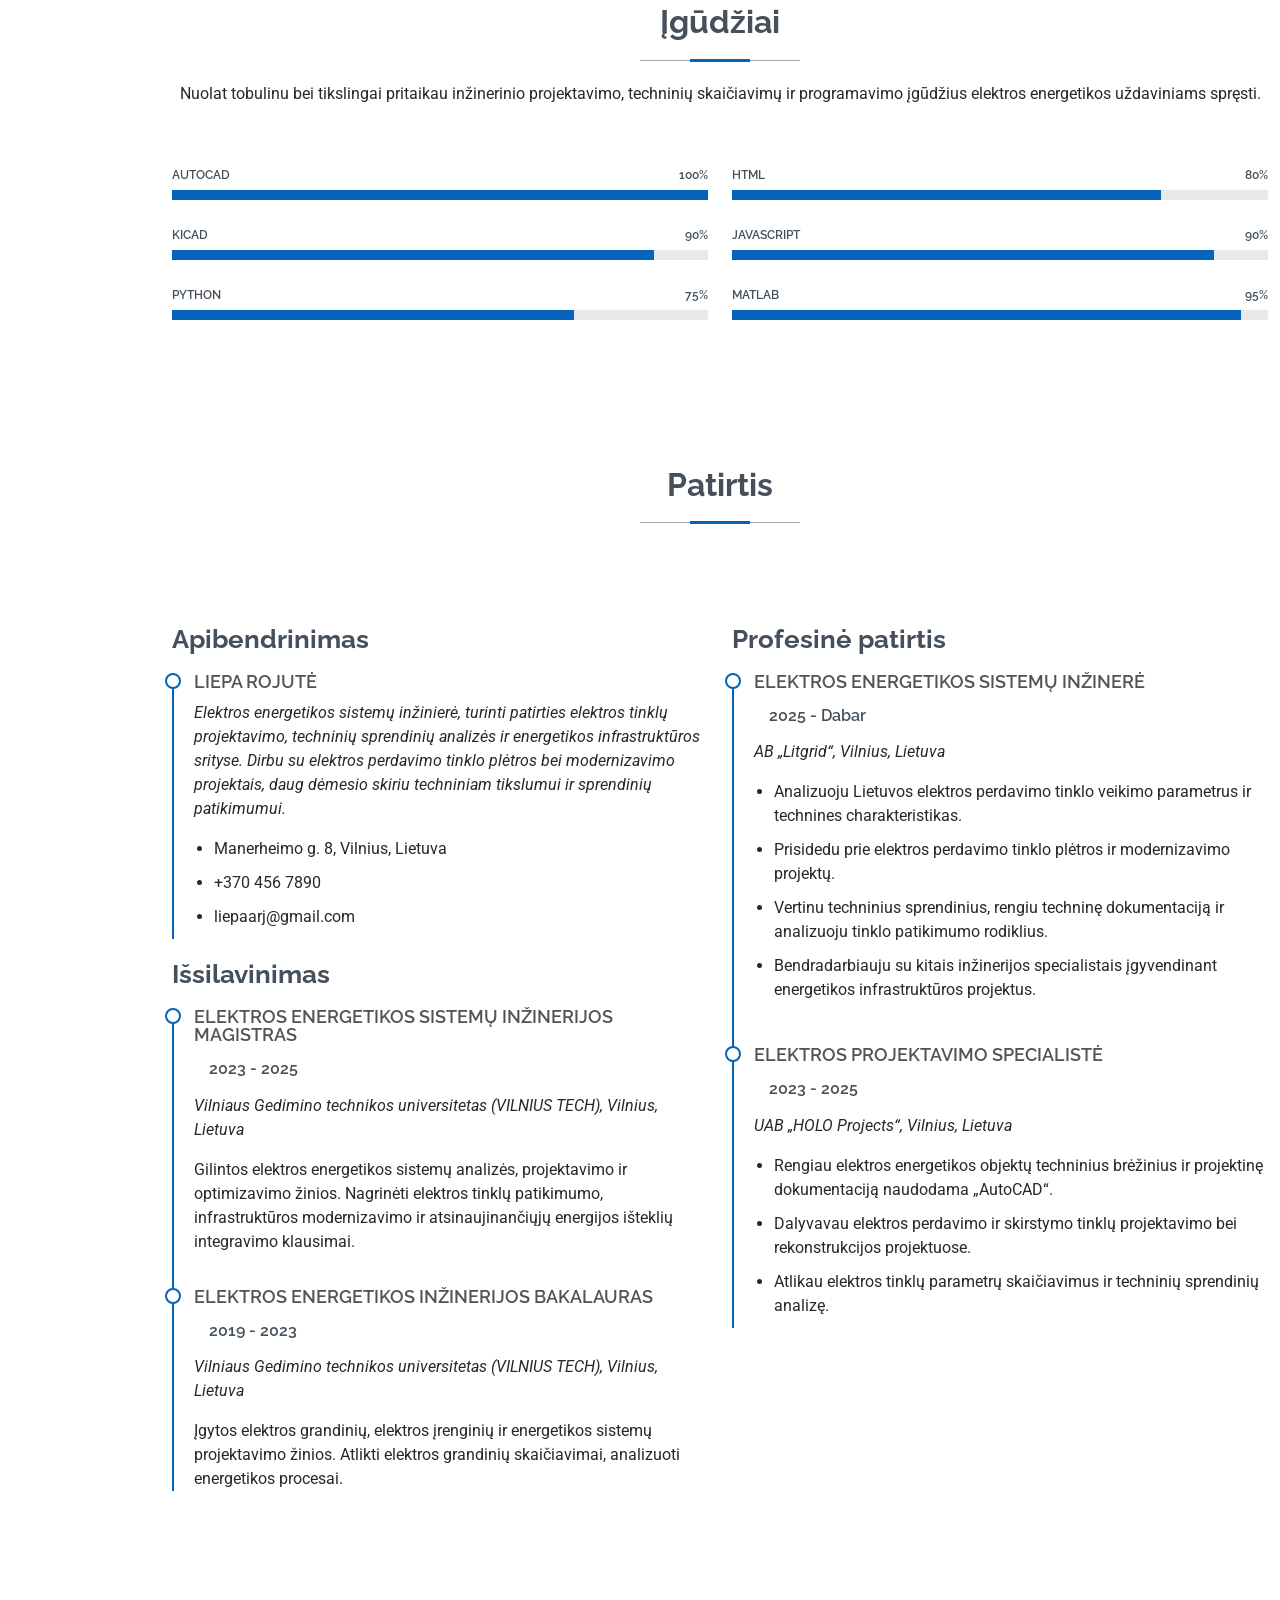
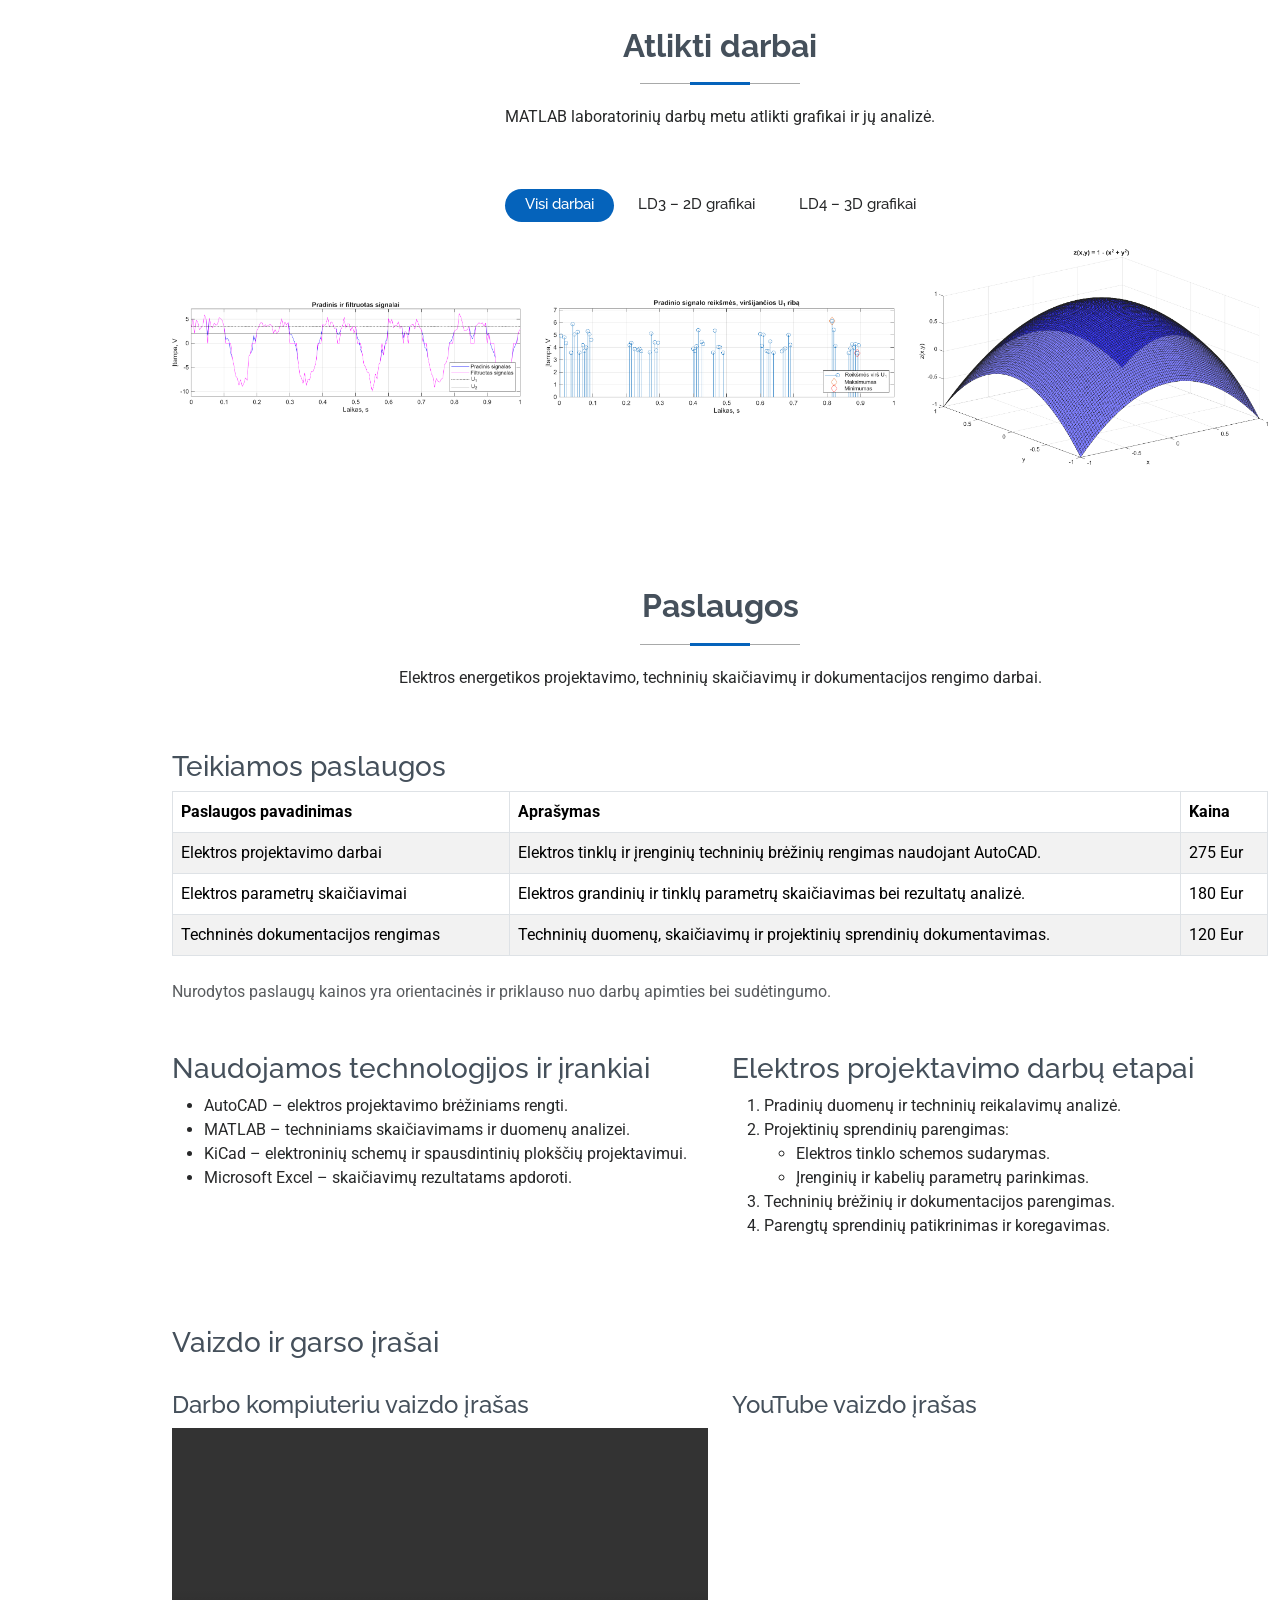
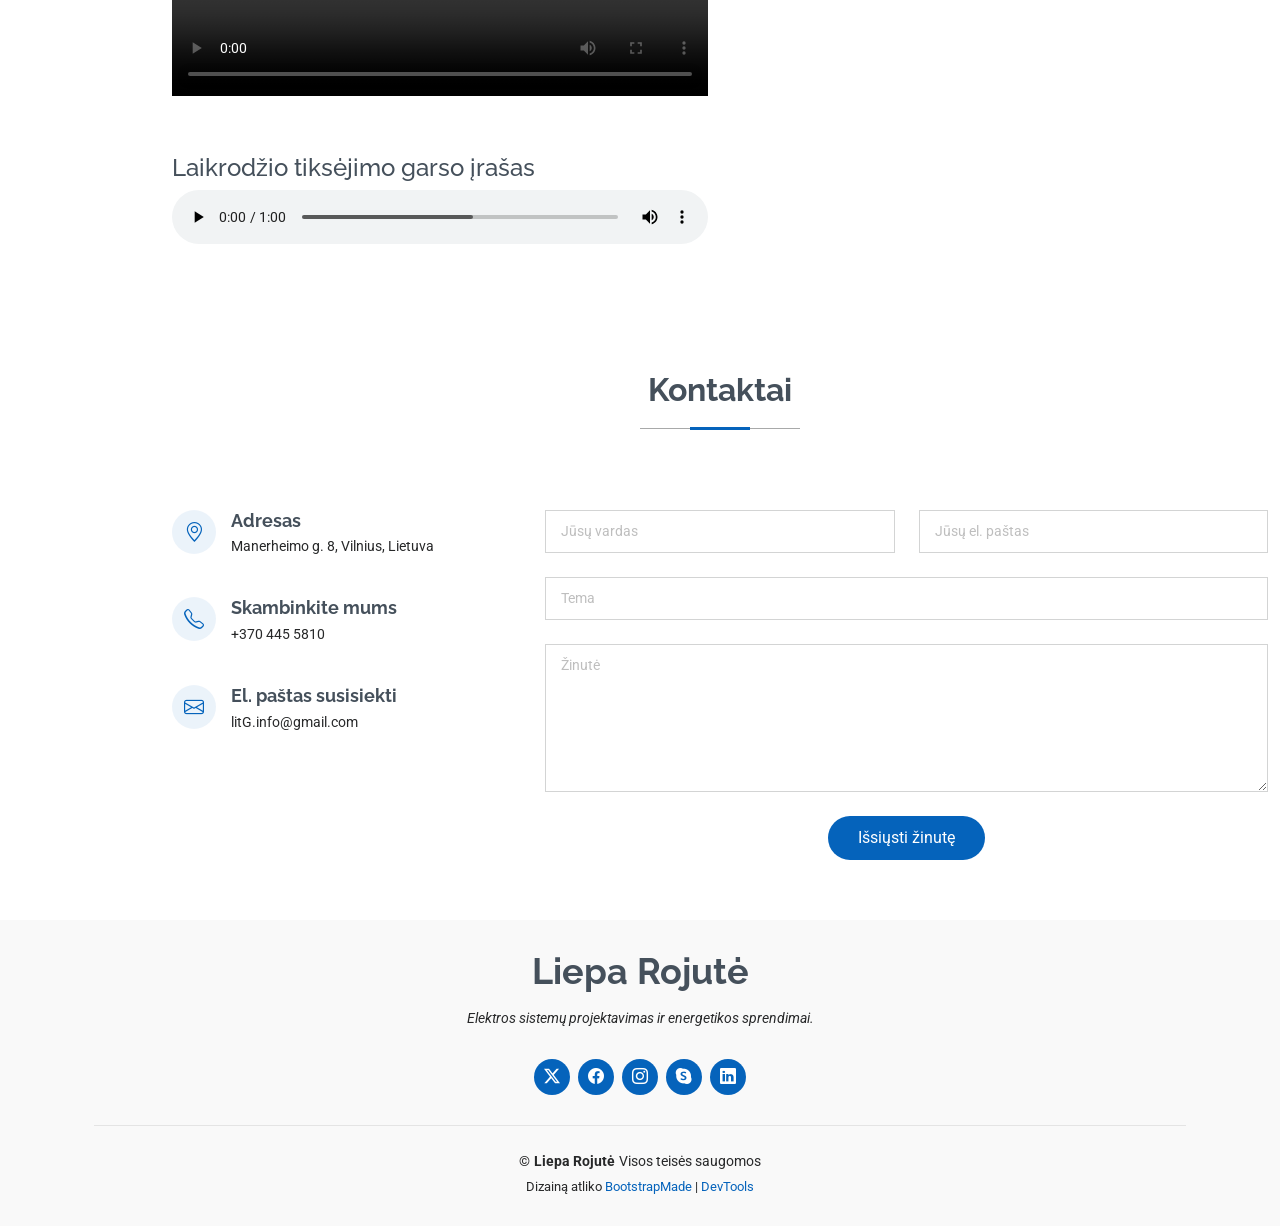
==== commit 5b19423d: "LD8" ====
--- a/index.html
+++ b/index.html
@@ -7,7 +7,6 @@
   <title>Mano CV</title>
   <meta name="author" content="Liepa Rojutė">
   <meta name="description" content="Liepos Rojutės CV puslapis">
-  <meta content="" name="keywords">
 
   <!-- Favicons -->
   <link href="assets/img/logg.png" rel="icon">
@@ -49,7 +48,7 @@
         <li><a href="#about"><i class="bi bi-person navicon"></i><span>Apie</span></a></li>
         <li><a href="#resume"><i class="bi bi-file-earmark-text navicon"></i><span>Patirtis</span></a></li>
         <li><a href="#portfolio"><i class="bi bi-images navicon"></i><span>Portfolio</span></a></li>
-        <li><a href="#services"><i class="bi bi-hdd-stack navicon"></i><span>Kompetencijos</span></a></li>
+        <li><a href="#services"><i class="bi bi-hdd-stack navicon"></i><span>Paslaugos</span></a></li>
         <li><a href="#contact"><i class="bi bi-envelope navicon"></i><span>Kontaktai</span></a></li>
       </ul>
     </nav>
@@ -61,7 +60,7 @@
     <!-- Hero Section -->
     <section id="hero" class="hero section dark-background">
 
-      <img src="assets/img/eng.jpg" alt="">
+      <img src="assets/img/eng.jpg" alt="Pagrindinio puslapio fonas">
 
       <div class="container" data-aos="zoom-out">
         <div class="row justify-content-center">
@@ -92,34 +91,31 @@
 
         <div class="row gy-4 justify-content-center">
           <div class="col-lg-4">
-            <img src="assets/img/smile.jpg" class="img-fluid" alt="">
+            <img src="assets/img/smile.jpg" class="img-fluid" alt="Elektros energetikos sistemų inžinierės (Mano) portretas">
           </div>
           <div class="col-lg-8 content">
             <h2>Elektros energetikos sistemų inžinierė</h2>
             <p class="fst-italic py-3">
-              Esu pabaigusi elektros energetikos inžinerijos bakalauro ir elektros energetikos sistemų inžinerijos magistro studijas. Specializuojuosi elektros sistemų projektavimo, techninių sprendimų analizės ir energetikos infrastruktūros srityse.
+              Esu elektros energetikos sistemų inžinierė, įgijusi bakalauro ir magistro laipsnius VILNIUS TECH universitete. Specializuojuosi elektros tinklų projektavimo ir energetikos infrastruktūros srityse.
             </p>
             <div class="row">
               <div class="col-lg-6">
                 <ul>
                   <li><i class="bi bi-chevron-right"></i> <strong>Gimimo data:</strong> <span>2000 07 10</span></li>
-                  <li><i class="bi bi-chevron-right"></i> <strong>Svetainė:</strong> <span>www.IN_LiepaRo.com</span></li>
                   <li><i class="bi bi-chevron-right"></i> <strong>Numeris:</strong> <span>+370 456 7890</span></li>
-                  <li><i class="bi bi-chevron-right"></i> <strong>Miestas:</strong> <span>Vilnius, LT</span></li>
+                  <li><i class="bi bi-chevron-right"></i> <strong>Miestas:</strong> <span>Vilnius, Lietuva</span></li>
                 </ul>
               </div>
               <div class="col-lg-6">
                 <ul>
                   <li><i class="bi bi-chevron-right"></i> <strong>Amžius:</strong> <span>26</span></li>
-                  <li><i class="bi bi-chevron-right"></i> <strong>Išsilavinimas:</strong> <span>Magistro laipsnis</span></li>
                   <li><i class="bi bi-chevron-right"></i> <strong>El. paštas:</strong> <span>liepaarj@gmail.com</span></li>
                   <li><i class="bi bi-chevron-right"></i> <strong>Specializacija:</strong> <span>Elektros sistemų projektavimas</span></li>
                 </ul>
               </div>
             </div>
             <p class="py-3">
-              Rengiu elektros energetikos sistemų projektus, analizuoju elektros tinklų parametrus, vertinu
-  techninius reikalavimus ir prisidedu prie energetikos objektų projektavimo.
+              Profesinėje veikloje analizuoju elektros tinklų parametrus, vertinu techninius sprendinius ir prisidedu prie elektros energetikos infrastruktūros plėtros bei modernizavimo projektų.
             </p>
           </div>
         </div>
@@ -134,7 +130,7 @@
       <!-- Section Title -->
       <div class="container section-title" data-aos="fade-up">
         <h2>Įgūdžiai</h2>
-        <p>Nuolat tobulinu techninius ir analitinius gebėjimus, derindama inžinerinį mąstymą, kūrybiškumą ir kruopštumą.</p>
+        <p>Nuolat tobulinu bei tikslingai pritaikau inžinerinio projektavimo, techninių skaičiavimų ir programavimo įgūdžius elektros energetikos uždaviniams spręsti.</p>
       </div><!-- End Section Title -->
 
       <div class="container" data-aos="fade-up" data-aos-delay="100">
@@ -202,7 +198,7 @@
 
       <!-- Section Title -->
       <div class="container section-title" data-aos="fade-up">
-        <h2>Resume</h2>
+        <h2>Patirtis</h2>
       </div><!-- End Section Title -->
 
       <div class="container">
@@ -210,60 +206,59 @@
         <div class="row">
 
           <div class="col-lg-6" data-aos="fade-up" data-aos-delay="100">
-            <h3 class="resume-title">Sumary</h3>
+            <h3 class="resume-title">Apibendrinimas</h3>
 
             <div class="resume-item pb-0">
-              <h4>Brandon Johnson</h4>
-              <p><em>Innovative and deadline-driven Graphic Designer with 3+ years of experience designing and developing user-centered digital/print marketing material from initial concept to final, polished deliverable.</em></p>
+              <h4>Liepa Rojutė</h4>
+              <p><em>Elektros energetikos sistemų inžinierė, turinti patirties elektros tinklų projektavimo, techninių sprendinių analizės ir energetikos infrastruktūros srityse. Dirbu su elektros perdavimo tinklo plėtros bei modernizavimo projektais, daug dėmesio skiriu techniniam tikslumui ir sprendinių patikimumui.</em></p>
               <ul>
-                <li>Portland par 127,Orlando, FL</li>
-                <li>(123) 456-7891</li>
-                <li>alice.barkley@example.com</li>
+                <li>Manerheimo g. 8, Vilnius, Lietuva</li>
+                <li>+370 456 7890</li>
+                <li>liepaarj@gmail.com</li>
               </ul>
-            </div><!-- Edn Resume Item -->
-
-            <h3 class="resume-title">Education</h3>
+            </div><!-- End Resume Item -->
+
+            <h3 class="resume-title">Išsilavinimas</h3>
             <div class="resume-item">
-              <h4>Master of Fine Arts &amp; Graphic Design</h4>
-              <h5>2015 - 2016</h5>
-              <p><em>Rochester Institute of Technology, Rochester, NY</em></p>
-              <p>Qui deserunt veniam. Et sed aliquam labore tempore sed quisquam iusto autem sit. Ea vero voluptatum qui ut dignissimos deleniti nerada porti sand markend</p>
-            </div><!-- Edn Resume Item -->
+              <h4>ELEKTROS ENERGETIKOS SISTEMŲ INŽINERIJOS MAGISTRAS</h4>
+              <h5>2023 - 2025</h5>
+              <p><em>Vilniaus Gedimino technikos universitetas (VILNIUS TECH), Vilnius, Lietuva</em></p>
+              <p>Gilintos elektros energetikos sistemų analizės, projektavimo ir optimizavimo žinios. Nagrinėti elektros tinklų patikimumo, infrastruktūros modernizavimo ir atsinaujinančiųjų energijos išteklių integravimo klausimai.</p>
+            </div><!-- End Resume Item -->
 
             <div class="resume-item">
-              <h4>Bachelor of Fine Arts &amp; Graphic Design</h4>
-              <h5>2010 - 2014</h5>
-              <p><em>Rochester Institute of Technology, Rochester, NY</em></p>
-              <p>Quia nobis sequi est occaecati aut. Repudiandae et iusto quae reiciendis et quis Eius vel ratione eius unde vitae rerum voluptates asperiores voluptatem Earum molestiae consequatur neque etlon sader mart dila</p>
-            </div><!-- Edn Resume Item -->
+              <h4>ELEKTROS ENERGETIKOS INŽINERIJOS BAKALAURAS</h4>
+              <h5>2019 - 2023</h5>
+              <p><em>Vilniaus Gedimino technikos universitetas (VILNIUS TECH), Vilnius, Lietuva</em></p>
+              <p>Įgytos elektros grandinių, elektros įrenginių ir energetikos sistemų projektavimo žinios. Atlikti elektros grandinių skaičiavimai, analizuoti energetikos procesai.</p>
+            </div><!-- End Resume Item -->
 
           </div>
 
           <div class="col-lg-6" data-aos="fade-up" data-aos-delay="200">
-            <h3 class="resume-title">Professional Experience</h3>
+            <h3 class="resume-title">Profesinė patirtis</h3>
             <div class="resume-item">
-              <h4>Senior graphic design specialist</h4>
-              <h5>2019 - Present</h5>
-              <p><em>Experion, New York, NY </em></p>
+              <h4>ELEKTROS ENERGETIKOS SISTEMŲ INŽINERĖ</h4>
+              <h5>2025 - Dabar</h5>
+              <p><em>AB „Litgrid“, Vilnius, Lietuva</em></p>
               <ul>
-                <li>Lead in the design, development, and implementation of the graphic, layout, and production communication materials</li>
-                <li>Delegate tasks to the 7 members of the design team and provide counsel on all aspects of the project. </li>
-                <li>Supervise the assessment of all graphic materials in order to ensure quality and accuracy of the design</li>
-                <li>Oversee the efficient use of production project budgets ranging from $2,000 - $25,000</li>
+                <li>Analizuoju Lietuvos elektros perdavimo tinklo veikimo parametrus ir technines charakteristikas.</li>
+                <li>Prisidedu prie elektros perdavimo tinklo plėtros ir modernizavimo projektų.</li>
+                <li>Vertinu techninius sprendinius, rengiu techninę dokumentaciją ir analizuoju tinklo patikimumo rodiklius.</li>
+                <li>Bendradarbiauju su kitais inžinerijos specialistais įgyvendinant energetikos infrastruktūros projektus.</li>
               </ul>
-            </div><!-- Edn Resume Item -->
+            </div><!-- End Resume Item -->
 
             <div class="resume-item">
-              <h4>Graphic design specialist</h4>
-              <h5>2017 - 2018</h5>
-              <p><em>Stepping Stone Advertising, New York, NY</em></p>
+              <h4>ELEKTROS PROJEKTAVIMO SPECIALISTĖ</h4>
+              <h5>2023 - 2025</h5>
+              <p><em>UAB „HOLO Projects“, Vilnius, Lietuva</em></p>
               <ul>
-                <li>Developed numerous marketing programs (logos, brochures,infographics, presentations, and advertisements).</li>
-                <li>Managed up to 5 projects or tasks at a given time while under pressure</li>
-                <li>Recommended and consulted with clients on the most appropriate graphic design</li>
-                <li>Created 4+ design presentations and proposals a month for clients and account managers</li>
+                <li>Rengiau elektros energetikos objektų techninius brėžinius ir projektinę dokumentaciją naudodama „AutoCAD“.</li>
+                <li>Dalyvavau elektros perdavimo ir skirstymo tinklų projektavimo bei rekonstrukcijos projektuose.</li>
+                <li>Atlikau elektros tinklų parametrų skaičiavimus ir techninių sprendinių analizę.</li>
               </ul>
-            </div><!-- Edn Resume Item -->
+            </div><!-- End Resume Item -->
 
           </div>
 
@@ -278,8 +273,8 @@
 
       <!-- Section Title -->
       <div class="container section-title" data-aos="fade-up">
-        <h2>Portfolio</h2>
-        <p>Magnam dolores commodi suscipit. Necessitatibus eius consequatur ex aliquid fuga eum quidem. Sit sint consectetur velit. Quisquam quos quisquam cupiditate. Et nemo qui impedit suscipit alias ea. Quia fugiat sit in iste officiis commodi quidem hic quas.</p>
+        <h2>Atlikti darbai</h2>
+        <p>MATLAB laboratorinių darbų metu atlikti grafikai ir jų analizė.</p>
       </div><!-- End Section Title -->
 
       <div class="container">
@@ -287,181 +282,215 @@
         <div class="isotope-layout" data-default-filter="*" data-layout="masonry" data-sort="original-order">
 
           <ul class="portfolio-filters isotope-filters" data-aos="fade-up" data-aos-delay="100">
-            <li data-filter="*" class="filter-active">All</li>
-            <li data-filter=".filter-app">App</li>
-            <li data-filter=".filter-product">Card</li>
-            <li data-filter=".filter-branding">Web</li>
+          <li data-filter="*" class="filter-active">Visi darbai</li>
+        <li data-filter=".filter-ld3">LD3 – 2D grafikai</li>
+        <li data-filter=".filter-ld4">LD4 – 3D grafikai</li>
           </ul><!-- End Portfolio Filters -->
 
           <div class="row gy-4 isotope-container" data-aos="fade-up" data-aos-delay="200">
 
-            <div class="col-lg-4 col-md-6 portfolio-item isotope-item filter-app">
-              <img src="assets/img/masonry-portfolio/masonry-portfolio-1.jpg" class="img-fluid" alt="">
-              <div class="portfolio-info">
-                <h4>App 1</h4>
-                <p>Lorem ipsum, dolor sit</p>
-                <a href="assets/img/masonry-portfolio/masonry-portfolio-1.jpg" title="App 1" data-gallery="portfolio-gallery-app" class="glightbox preview-link"><i class="bi bi-zoom-in"></i></a>
-                <a href="" title="More Details" class="details-link"><i class="bi bi-link-45deg"></i></a>
-              </div>
-            </div><!-- End Portfolio Item -->
-
-            <div class="col-lg-4 col-md-6 portfolio-item isotope-item filter-product">
-              <img src="assets/img/masonry-portfolio/masonry-portfolio-2.jpg" class="img-fluid" alt="">
-              <div class="portfolio-info">
-                <h4>Product 1</h4>
-                <p>Lorem ipsum, dolor sit</p>
-                <a href="assets/img/masonry-portfolio/masonry-portfolio-2.jpg" title="Product 1" data-gallery="portfolio-gallery-product" class="glightbox preview-link"><i class="bi bi-zoom-in"></i></a>
-                <a href="" title="More Details" class="details-link"><i class="bi bi-link-45deg"></i></a>
-              </div>
-            </div><!-- End Portfolio Item -->
-
-            <div class="col-lg-4 col-md-6 portfolio-item isotope-item filter-branding">
-              <img src="assets/img/masonry-portfolio/masonry-portfolio-3.jpg" class="img-fluid" alt="">
-              <div class="portfolio-info">
-                <h4>Branding 1</h4>
-                <p>Lorem ipsum, dolor sit</p>
-                <a href="assets/img/masonry-portfolio/masonry-portfolio-3.jpg" title="Branding 1" data-gallery="portfolio-gallery-branding" class="glightbox preview-link"><i class="bi bi-zoom-in"></i></a>
-                <a href="" title="More Details" class="details-link"><i class="bi bi-link-45deg"></i></a>
-              </div>
-            </div><!-- End Portfolio Item -->
-
-            <div class="col-lg-4 col-md-6 portfolio-item isotope-item filter-app">
-              <img src="assets/img/masonry-portfolio/masonry-portfolio-4.jpg" class="img-fluid" alt="">
-              <div class="portfolio-info">
-                <h4>App 2</h4>
-                <p>Lorem ipsum, dolor sit</p>
-                <a href="assets/img/masonry-portfolio/masonry-portfolio-4.jpg" title="App 2" data-gallery="portfolio-gallery-app" class="glightbox preview-link"><i class="bi bi-zoom-in"></i></a>
-                <a href="" title="More Details" class="details-link"><i class="bi bi-link-45deg"></i></a>
-              </div>
-            </div><!-- End Portfolio Item -->
-
-            <div class="col-lg-4 col-md-6 portfolio-item isotope-item filter-product">
-              <img src="assets/img/masonry-portfolio/masonry-portfolio-5.jpg" class="img-fluid" alt="">
-              <div class="portfolio-info">
-                <h4>Product 2</h4>
-                <p>Lorem ipsum, dolor sit</p>
-                <a href="assets/img/masonry-portfolio/masonry-portfolio-5.jpg" title="Product 2" data-gallery="portfolio-gallery-product" class="glightbox preview-link"><i class="bi bi-zoom-in"></i></a>
-                <a href="" title="More Details" class="details-link"><i class="bi bi-link-45deg"></i></a>
-              </div>
-            </div><!-- End Portfolio Item -->
-
-            <div class="col-lg-4 col-md-6 portfolio-item isotope-item filter-branding">
-              <img src="assets/img/masonry-portfolio/masonry-portfolio-6.jpg" class="img-fluid" alt="">
-              <div class="portfolio-info">
-                <h4>Branding 2</h4>
-                <p>Lorem ipsum, dolor sit</p>
-                <a href="assets/img/masonry-portfolio/masonry-portfolio-6.jpg" title="Branding 2" data-gallery="portfolio-gallery-branding" class="glightbox preview-link"><i class="bi bi-zoom-in"></i></a>
-                <a href="" title="More Details" class="details-link"><i class="bi bi-link-45deg"></i></a>
-              </div>
-            </div><!-- End Portfolio Item -->
-
-            <div class="col-lg-4 col-md-6 portfolio-item isotope-item filter-app">
-              <img src="assets/img/masonry-portfolio/masonry-portfolio-7.jpg" class="img-fluid" alt="">
-              <div class="portfolio-info">
-                <h4>App 3</h4>
-                <p>Lorem ipsum, dolor sit</p>
-                <a href="assets/img/masonry-portfolio/masonry-portfolio-7.jpg" title="App 3" data-gallery="portfolio-gallery-app" class="glightbox preview-link"><i class="bi bi-zoom-in"></i></a>
-                <a href="" title="More Details" class="details-link"><i class="bi bi-link-45deg"></i></a>
-              </div>
-            </div><!-- End Portfolio Item -->
-
-            <div class="col-lg-4 col-md-6 portfolio-item isotope-item filter-product">
-              <img src="assets/img/masonry-portfolio/masonry-portfolio-8.jpg" class="img-fluid" alt="">
-              <div class="portfolio-info">
-                <h4>Product 3</h4>
-                <p>Lorem ipsum, dolor sit</p>
-                <a href="assets/img/masonry-portfolio/masonry-portfolio-8.jpg" title="Product 3" data-gallery="portfolio-gallery-product" class="glightbox preview-link"><i class="bi bi-zoom-in"></i></a>
-                <a href="" title="More Details" class="details-link"><i class="bi bi-link-45deg"></i></a>
-              </div>
-            </div><!-- End Portfolio Item -->
-
-            <div class="col-lg-4 col-md-6 portfolio-item isotope-item filter-branding">
-              <img src="assets/img/masonry-portfolio/masonry-portfolio-9.jpg" class="img-fluid" alt="">
-              <div class="portfolio-info">
-                <h4>Branding 3</h4>
-                <p>Lorem ipsum, dolor sit</p>
-                <a href="assets/img/masonry-portfolio/masonry-portfolio-9.jpg" title="Branding 2" data-gallery="portfolio-gallery-branding" class="glightbox preview-link"><i class="bi bi-zoom-in"></i></a>
-                <a href="" title="More Details" class="details-link"><i class="bi bi-link-45deg"></i></a>
-              </div>
-            </div><!-- End Portfolio Item -->
-
-          </div><!-- End Portfolio Container -->
-
-        </div>
-
-      </div>
-
-    </section><!-- /Portfolio Section -->
-
-    <!-- Services Section -->
-    <section id="services" class="services section">
+            <!-- LD3: Signalų filtravimas -->
+
+            <div class="col-lg-4 col-md-6 portfolio-item isotope-item filter-ld3">
+          <img src="assets/img/LD3_signalai.png"
+     class="img-fluid"
+     style="width: 100%; height: 220px; object-fit: contain;"
+     alt="Pradinio ir filtruoto signalų grafikas">
+
+          <div class="portfolio-info">
+            <h4>Signalų filtravimas</h4>
+            <p>LD3 – papildoma užduotis. Pradinio ir filtruoto signalų palyginimas, pažymint filtravimo ribas U1 ir U2.</p>
+            <a href="assets/img/LD3_signalai.png"
+               title="Signalų filtravimas – LD3"
+               data-gallery="portfolio-gallery"
+               class="glightbox preview-link">
+               <i class="bi bi-zoom-in"></i>
+            </a>
+          </div>
+        </div>
+        <!-- End Portfolio Item -->
+
+        <!-- LD3: Signalo reikšmių analizė -->
+        <div class="col-lg-4 col-md-6 portfolio-item isotope-item filter-ld3">
+          <img src="assets/img/LD3_U1_riba.png"
+               class="img-fluid"
+               style="width: 100%; height: 220px; object-fit: contain;"
+               alt="Signalo reikšmės, viršijančios U1 ribą">
+
+          <div class="portfolio-info">
+            <h4>Signalo reikšmių analizė</h4>
+            <p>LD3 – papildoma užduotis. Diskrečiuoju formatu pavaizduotos signalo reikšmės, viršijančios U1 ribą, pažymint minimumą ir maksimumą.</p>
+            <a href="assets/img/LD3_U1_riba.png"
+               title="Signalo reikšmių analizė – LD3"
+               data-gallery="portfolio-gallery"
+               class="glightbox preview-link">
+              <i class="bi bi-zoom-in"></i>
+            </a>
+          </div>
+        </div>
+        <!-- End Portfolio Item -->
+
+        <!-- LD4: Trimačio paviršiaus vaizdavimas -->
+        <div class="col-lg-4 col-md-6 portfolio-item isotope-item filter-ld4">
+          <img src="assets/img/LD4_pavirsius.png"
+               class="img-fluid"
+               style="width: 100%; height: 220px; object-fit: contain;"
+               alt="Trimačio paviršiaus grafikas">
+
+          <div class="portfolio-info">
+            <h4>Trimačio paviršiaus vaizdavimas</h4>
+            <p>LD4 – papildoma užduotis. Funkcijos z = 1 − (x² + y²) paviršiaus modeliavimas naudojant MATLAB funkcijas surf ir alpha.</p>
+            <a href="assets/img/LD4_pavirsius.png"
+               title="Trimačio paviršiaus vaizdavimas – LD4"
+               data-gallery="portfolio-gallery"
+               class="glightbox preview-link">
+              <i class="bi bi-zoom-in"></i>
+            </a>
+          </div>
+        </div>
+        <!-- End Portfolio Item -->
+
+      </div>
+      <!-- End Portfolio Container -->
+
+    </div>
+
+  </div>
+
+</section>
+<!-- /Portfolio Section -->
+
+<!-- Services Section -->
+<section id="services" class="services section">
+
+  <!-- Section Title -->
+  <div class="container section-title" data-aos="fade-up">
+    <h2>Paslaugos</h2>
+    <p>Elektros energetikos projektavimo, techninių skaičiavimų ir dokumentacijos rengimo darbai.</p>
+  </div>
+  <!-- End Section Title -->
+
+  <div class="container" data-aos="fade-up" data-aos-delay="100">
+
+    <!-- Services Table -->
+    <h3>Teikiamos paslaugos</h3>
+
+    <div class="table-responsive">
+      <table class="table table-bordered table-striped">
+        <thead>
+          <tr>
+            <th scope="col">Paslaugos pavadinimas</th>
+            <th scope="col">Aprašymas</th>
+            <th scope="col">Kaina</th>
+          </tr>
+        </thead>
+        <tbody>
+          <tr>
+            <td>Elektros projektavimo darbai</td>
+            <td>Elektros tinklų ir įrenginių techninių brėžinių rengimas naudojant AutoCAD.</td>
+            <td>275 Eur</td>
+          </tr>
+          <tr>
+            <td>Elektros parametrų skaičiavimai</td>
+            <td>Elektros grandinių ir tinklų parametrų skaičiavimas bei rezultatų analizė.</td>
+            <td>180 Eur</td>
+          </tr>
+          <tr>
+            <td>Techninės dokumentacijos rengimas</td>
+            <td>Techninių duomenų, skaičiavimų ir projektinių sprendinių dokumentavimas.</td>
+            <td>120 Eur</td>
+          </tr>
+        </tbody>
+      </table>
+    </div>
+    <!-- End Services Table -->
+
+    <p class="text-muted mt-2">Nurodytos paslaugų kainos yra orientacinės ir priklauso nuo darbų apimties bei sudėtingumo.</p>
+
+    <div class="row gy-4 mt-4">
+
+      <!-- Technologies List -->
+      <div class="col-lg-6">
+        <h3>Naudojamos technologijos ir įrankiai</h3>
+        <ul>
+          <li>AutoCAD – elektros projektavimo brėžiniams rengti.</li>
+          <li>MATLAB – techniniams skaičiavimams ir duomenų analizei.</li>
+          <li>KiCad – elektroninių schemų ir spausdintinių plokščių projektavimui.</li>
+          <li>Microsoft Excel – skaičiavimų rezultatams apdoroti.</li>
+        </ul>
+      </div>
+      <!-- End Technologies List -->
+
+      <!-- Work Process List -->
+      <div class="col-lg-6">
+        <h3>Elektros projektavimo darbų etapai</h3>
+        <ol>
+          <li>Pradinių duomenų ir techninių reikalavimų analizė.</li>
+          <li>Projektinių sprendinių parengimas:
+            <ul>
+              <li>Elektros tinklo schemos sudarymas.</li>
+              <li>Įrenginių ir kabelių parametrų parinkimas.</li>
+            </ul>
+          </li>
+          <li>Techninių brėžinių ir dokumentacijos parengimas.</li>
+          <li>Parengtų sprendinių patikrinimas ir koregavimas.</li>
+        </ol>
+      </div>
+      <!-- End Work Process List -->
+
+    </div>
+
+    <!-- Media Section -->
+    <div class="row gy-4 mt-5">
+
+      <div class="col-12">
+        <h3>Vaizdo ir garso įrašai</h3>
+      </div>
+
+      <div class="col-lg-6">
+        <h4>Darbo kompiuteriu vaizdo įrašas</h4>
+
+        <video controls width="100%" preload="metadata">
+          <source src="assets/media/typing-video.mp4" type="video/mp4">
+          Jūsų naršyklė nepalaiko vaizdo įrašo atkūrimo.
+        </video>
+      </div>
+
+      <div class="col-lg-6">
+        <h4>YouTube vaizdo įrašas</h4>
+
+        <div class="ratio ratio-16x9">
+          <iframe
+            src="https://www.youtube.com/embed/BoUVIhtqjAw"
+            title="YouTube vaizdo įrašas"
+            allowfullscreen>
+          </iframe>
+        </div>
+      </div>
+
+      <div class="col-lg-6">
+        <h4>Laikrodžio tiksėjimo garso įrašas</h4>
+
+        <audio controls preload="metadata" style="width: 100%;">
+          <source src="assets/media/clock-audio.mp3" type="audio/mpeg">
+          Jūsų naršyklė nepalaiko garso įrašo atkūrimo.
+        </audio>
+      </div>
+
+    </div>
+    <!-- End Media Section -->
+
+  </div>
+
+</section>
+<!-- /Services Section -->
+
+    <!-- Contact Section -->
+    <section id="contact" class="contact section">
 
       <!-- Section Title -->
       <div class="container section-title" data-aos="fade-up">
-        <h2>Services</h2>
-      </div><!-- End Section Title -->
-
-      <div class="container">
-
-        <div class="row gy-4">
-
-          <div class="col-lg-4 col-md-6" data-aos="fade-up" data-aos-delay="100">
-            <div class="service-item item-cyan position-relative">
-              <div class="icon">
-                <svg width="100" height="100" viewBox="0 0 600 600" xmlns="http://www.w3.org/2000/svg">
-                  <path stroke="none" stroke-width="0" fill="#f5f5f5" d="M300,521.0016835830174C376.1290562159157,517.8887921683347,466.0731472004068,529.7835943286574,510.70327084640275,468.03025145048787C554.3714126377745,407.6079735673963,508.03601936045806,328.9844924480964,491.2728898941984,256.3432110539036C474.5976632858925,184.082847569629,479.9380746630129,96.60480741107993,416.23090153303,58.64404602377083C348.86323505073057,18.502131276798302,261.93793281208167,40.57373210992963,193.5410806939664,78.93577620505333C130.42746243093433,114.334589627462,98.30271207620316,179.96522072025542,76.75703585869454,249.04625023123273C51.97151888228291,328.5150500222984,13.704378332031375,421.85034740162234,66.52175969318436,486.19268352777647C119.04800174914682,550.1803526380478,217.28368757567262,524.383925680826,300,521.0016835830174"></path>
-                </svg>
-                <i class="bi bi-activity"></i>
-              </div>
-              <a href="#" class="stretched-link">
-                <h3>Nesciunt Mete</h3>
-              </a>
-              <p>Provident nihil minus qui consequatur non omnis maiores. Eos accusantium minus dolores iure perferendis tempore et consequatur.</p>
-            </div>
-          </div><!-- End Service Item -->
-
-          <div class="col-lg-4 col-md-6" data-aos="fade-up" data-aos-delay="200">
-            <div class="service-item item-orange position-relative">
-              <div class="icon">
-                <svg width="100" height="100" viewBox="0 0 600 600" xmlns="http://www.w3.org/2000/svg">
-                  <path stroke="none" stroke-width="0" fill="#f5f5f5" d="M300,582.0697525312426C382.5290701553225,586.8405444964366,449.9789794690241,525.3245884688669,502.5850820975895,461.55621195738473C556.606425686781,396.0723002908107,615.8543463187945,314.28637112970534,586.6730223649479,234.56875336149918C558.9533121215079,158.8439757836574,454.9685369536778,164.00468322053177,381.49747125262974,130.76875717737553C312.15926192815925,99.40240125094834,248.97055460311594,18.661163978235184,179.8680185752513,50.54337015887873C110.5421016452524,82.52863877960104,119.82277516462835,180.83849132639028,109.12597500060166,256.43424936330496C100.08760227029461,320.3096726198365,92.17705696193138,384.0621239912766,124.79988738764834,439.7174275375508C164.83382741302287,508.01625554203684,220.96474134820875,577.5009287672846,300,582.0697525312426"></path>
-                </svg>
-                <i class="bi bi-broadcast"></i>
-              </div>
-              <a href="#" class="stretched-link">
-                <h3>Eosle Commodi</h3>
-              </a>
-              <p>Ut autem aut autem non a. Sint sint sit facilis nam iusto sint. Libero corrupti neque eum hic non ut nesciunt dolorem.</p>
-            </div>
-          </div><!-- End Service Item -->
-
-          <div class="col-lg-4 col-md-6" data-aos="fade-up" data-aos-delay="300">
-            <div class="service-item item-teal position-relative">
-              <div class="icon">
-                <svg width="100" height="100" viewBox="0 0 600 600" xmlns="http://www.w3.org/2000/svg">
-                  <path stroke="none" stroke-width="0" fill="#f5f5f5" d="M300,541.5067337569781C382.14930387511276,545.0595476570109,479.8736841581634,548.3450877840088,526.4010558755058,480.5488172755941C571.5218469581645,414.80211281144784,517.5187510058486,332.0715597781072,496.52539010469104,255.14436215662573C477.37192572678356,184.95920475031193,473.57363656557914,105.61284051026155,413.0603344069578,65.22779650032875C343.27470386102294,18.654635553484475,251.2091493199835,5.337323636656869,175.0934190732945,40.62881213300186C97.87086631185822,76.43348514350839,51.98124368387456,156.15599469081315,36.44837278890362,239.84606092416172C21.716077023791087,319.22268207091537,43.775223500013084,401.1760424656574,96.891909868211,461.97329694683043C147.22146801428983,519.5804099606455,223.5754009179313,538.201503339737,300,541.5067337569781"></path>
-                </svg>
-                <i class="bi bi-easel"></i>
-              </div>
-              <a href="#" class="stretched-link">
-                <h3>Ledo Markt</h3>
-              </a>
-              <p>Ut excepturi voluptatem nisi sed. Quidem fuga consequatur. Minus ea aut. Vel qui id voluptas adipisci eos earum corrupti.</p>
-            </div>
-          </div><!-- End Service Item -->
-
-        </div>
-
-      </div>
-
-    </section><!-- /Services Section -->
-
-    <!-- Contact Section -->
-    <section id="contact" class="contact section">
-
-      <!-- Section Title -->
-      <div class="container section-title" data-aos="fade-up">
-        <h2>Contact</h2>
+        <h2>Kontaktai</h2>
       </div><!-- End Section Title -->
 
       <div class="container" data-aos="fade" data-aos-delay="100">
@@ -472,24 +501,24 @@
             <div class="info-item d-flex" data-aos="fade-up" data-aos-delay="200">
               <i class="bi bi-geo-alt flex-shrink-0"></i>
               <div>
-                <h3>Address</h3>
-                <p>A108 Adam Street, New York, NY 535022</p>
+                <h3>Adresas</h3>
+                <p>Manerheimo g. 8, Vilnius, Lietuva</p>
               </div>
             </div><!-- End Info Item -->
 
             <div class="info-item d-flex" data-aos="fade-up" data-aos-delay="300">
               <i class="bi bi-telephone flex-shrink-0"></i>
               <div>
-                <h3>Call Us</h3>
-                <p>+1 5589 55488 55</p>
+                <h3>Skambinkite mums</h3>
+                <p>+370 445 5810</p>
               </div>
             </div><!-- End Info Item -->
 
             <div class="info-item d-flex" data-aos="fade-up" data-aos-delay="400">
               <i class="bi bi-envelope flex-shrink-0"></i>
               <div>
-                <h3>Email Us</h3>
-                <p>info@example.com</p>
+                <h3>El. paštas susisiekti</h3>
+                <p>litG.info@gmail.com</p>
               </div>
             </div><!-- End Info Item -->
 
@@ -500,27 +529,27 @@
               <div class="row gy-4">
 
                 <div class="col-md-6">
-                  <input type="text" name="name" class="form-control" placeholder="Your Name" required="">
+                  <input type="text" name="name" class="form-control" placeholder="Jūsų vardas" required="">
                 </div>
 
                 <div class="col-md-6 ">
-                  <input type="email" class="form-control" name="email" placeholder="Your Email" required="">
+                  <input type="email" class="form-control" name="email" placeholder="Jūsų el. paštas" required="">
                 </div>
 
                 <div class="col-md-12">
-                  <input type="text" class="form-control" name="subject" placeholder="Subject" required="">
+                  <input type="text" class="form-control" name="subject" placeholder="Tema" required="">
                 </div>
 
                 <div class="col-md-12">
-                  <textarea class="form-control" name="message" rows="6" placeholder="Message" required=""></textarea>
+                  <textarea class="form-control" name="message" rows="6" placeholder="Žinutė" required=""></textarea>
                 </div>
 
                 <div class="col-md-12 text-center">
-                  <div class="loading">Loading</div>
+                  <div class="loading">Kraunama...</div>
                   <div class="error-message"></div>
-                  <div class="sent-message">Your message has been sent. Thank you!</div>
-
-                  <button type="submit">Send Message</button>
+                  <div class="sent-message">Jūsų žinutė sėkmingai išsiųsta. Ačiū!</div>
+
+                  <button type="submit">Išsiųsti žinutę</button>
                 </div>
 
               </div>
@@ -548,14 +577,14 @@
       </div>
       <div class="container">
         <div class="copyright">
-          <span>Copyright</span> <strong class="px-1 sitename">Alex Smith</strong> <span>All Rights Reserved</span>
+          <span>©</span><strong class="px-1 sitename">Liepa Rojutė</strong><span>Visos teisės saugomos</span>
         </div>
         <div class="credits">
           <!-- All the links in the footer should remain intact. -->
           <!-- You can delete the links only if you've purchased the pro version. -->
           <!-- Licensing information: https://bootstrapmade.com/license/ -->
           <!-- Purchase the pro version with working PHP/AJAX contact form: [buy-url] -->
-          Designed by <a href="https://bootstrapmade.com/">BootstrapMade</a> | <a href="https://bootstrapmade.com/tools/">DevTools</a>
+          Dizainą atliko <a href="https://bootstrapmade.com/">BootstrapMade</a> | <a href="https://bootstrapmade.com/tools/">DevTools</a>
         </div>
       </div>
     </div>
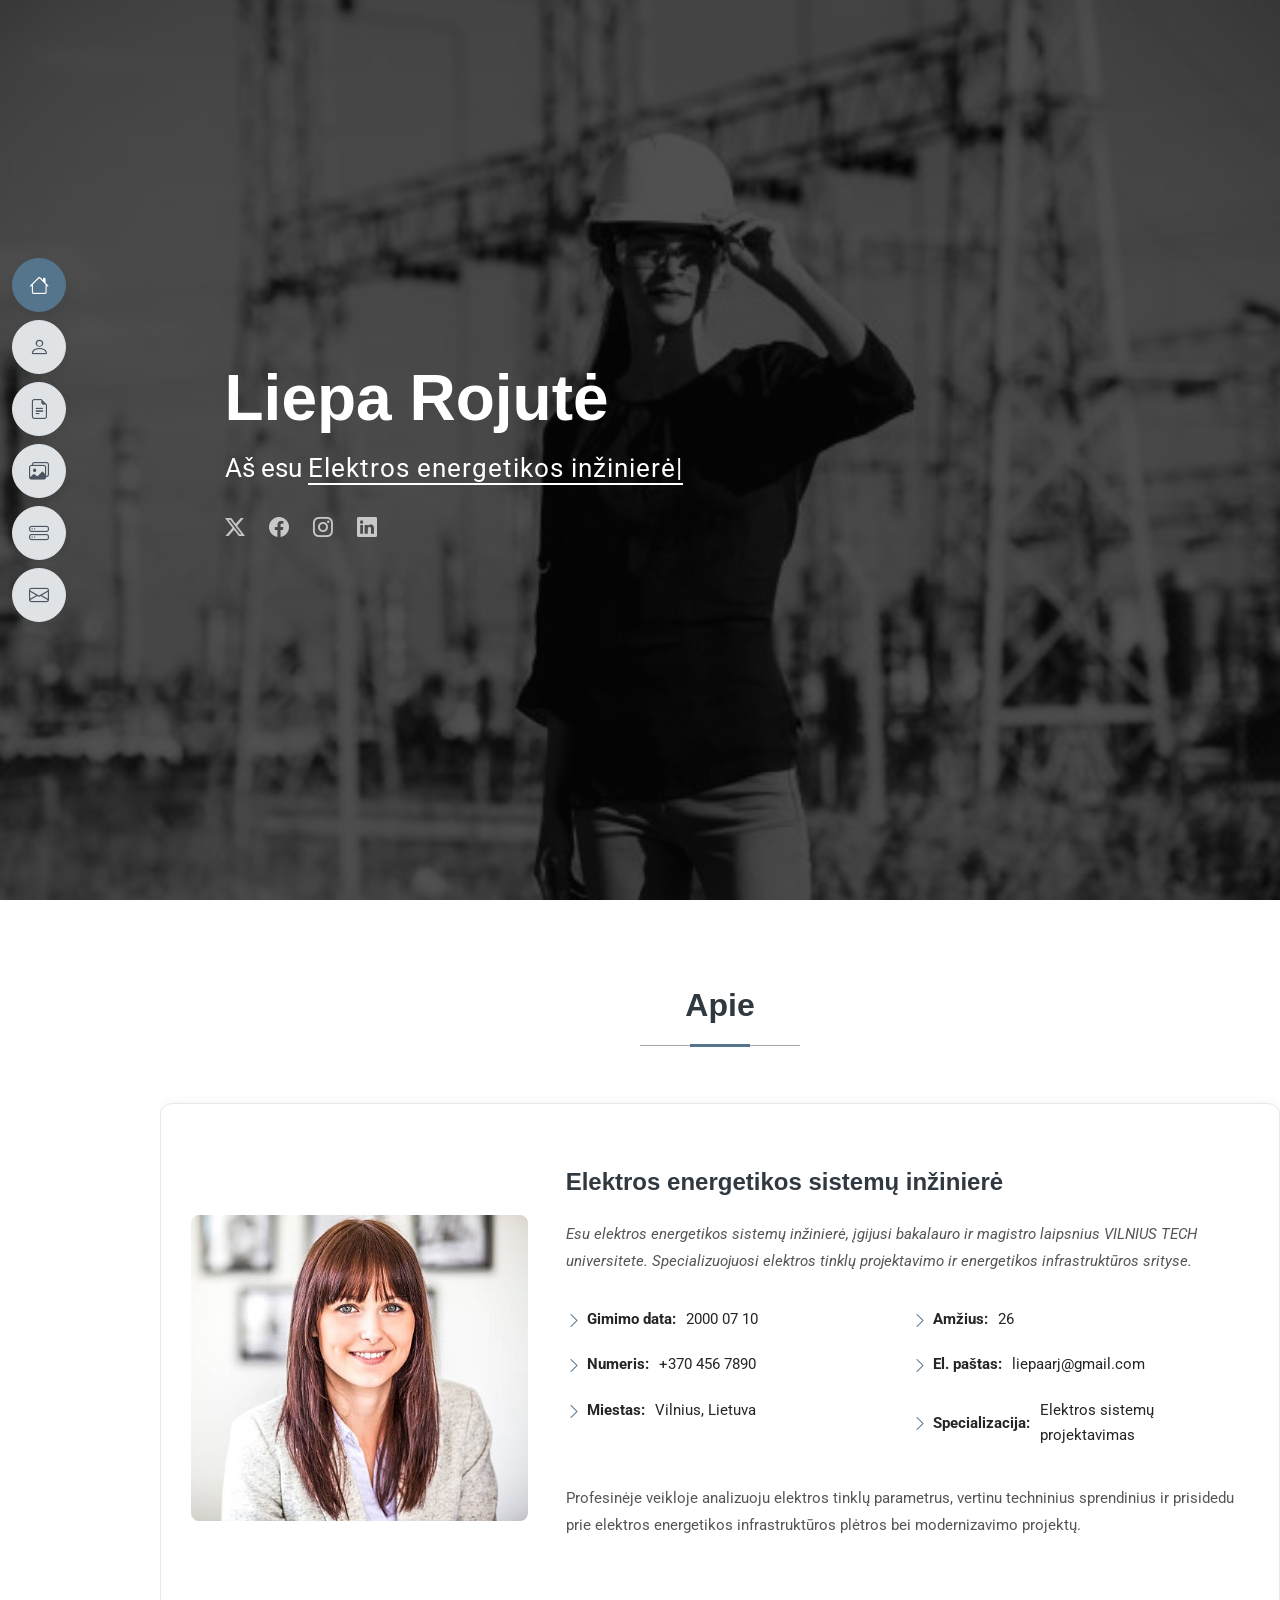
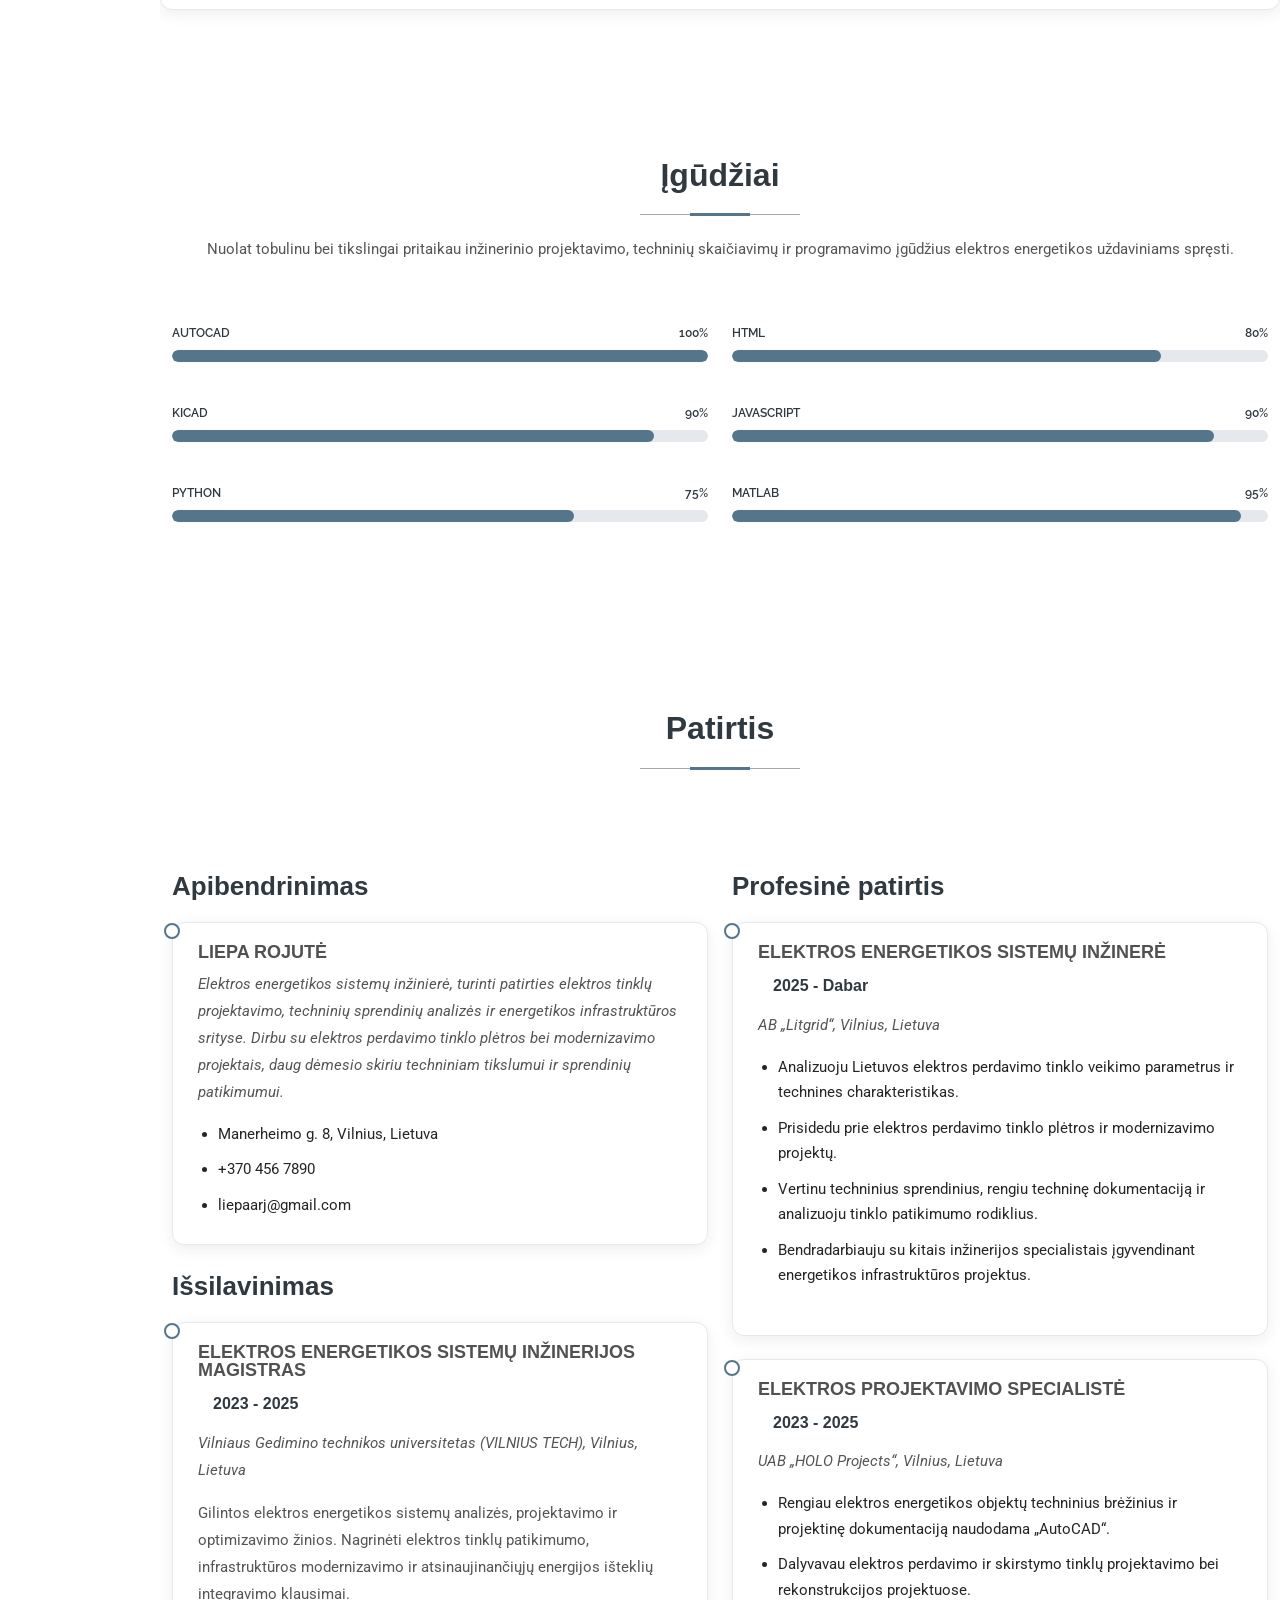
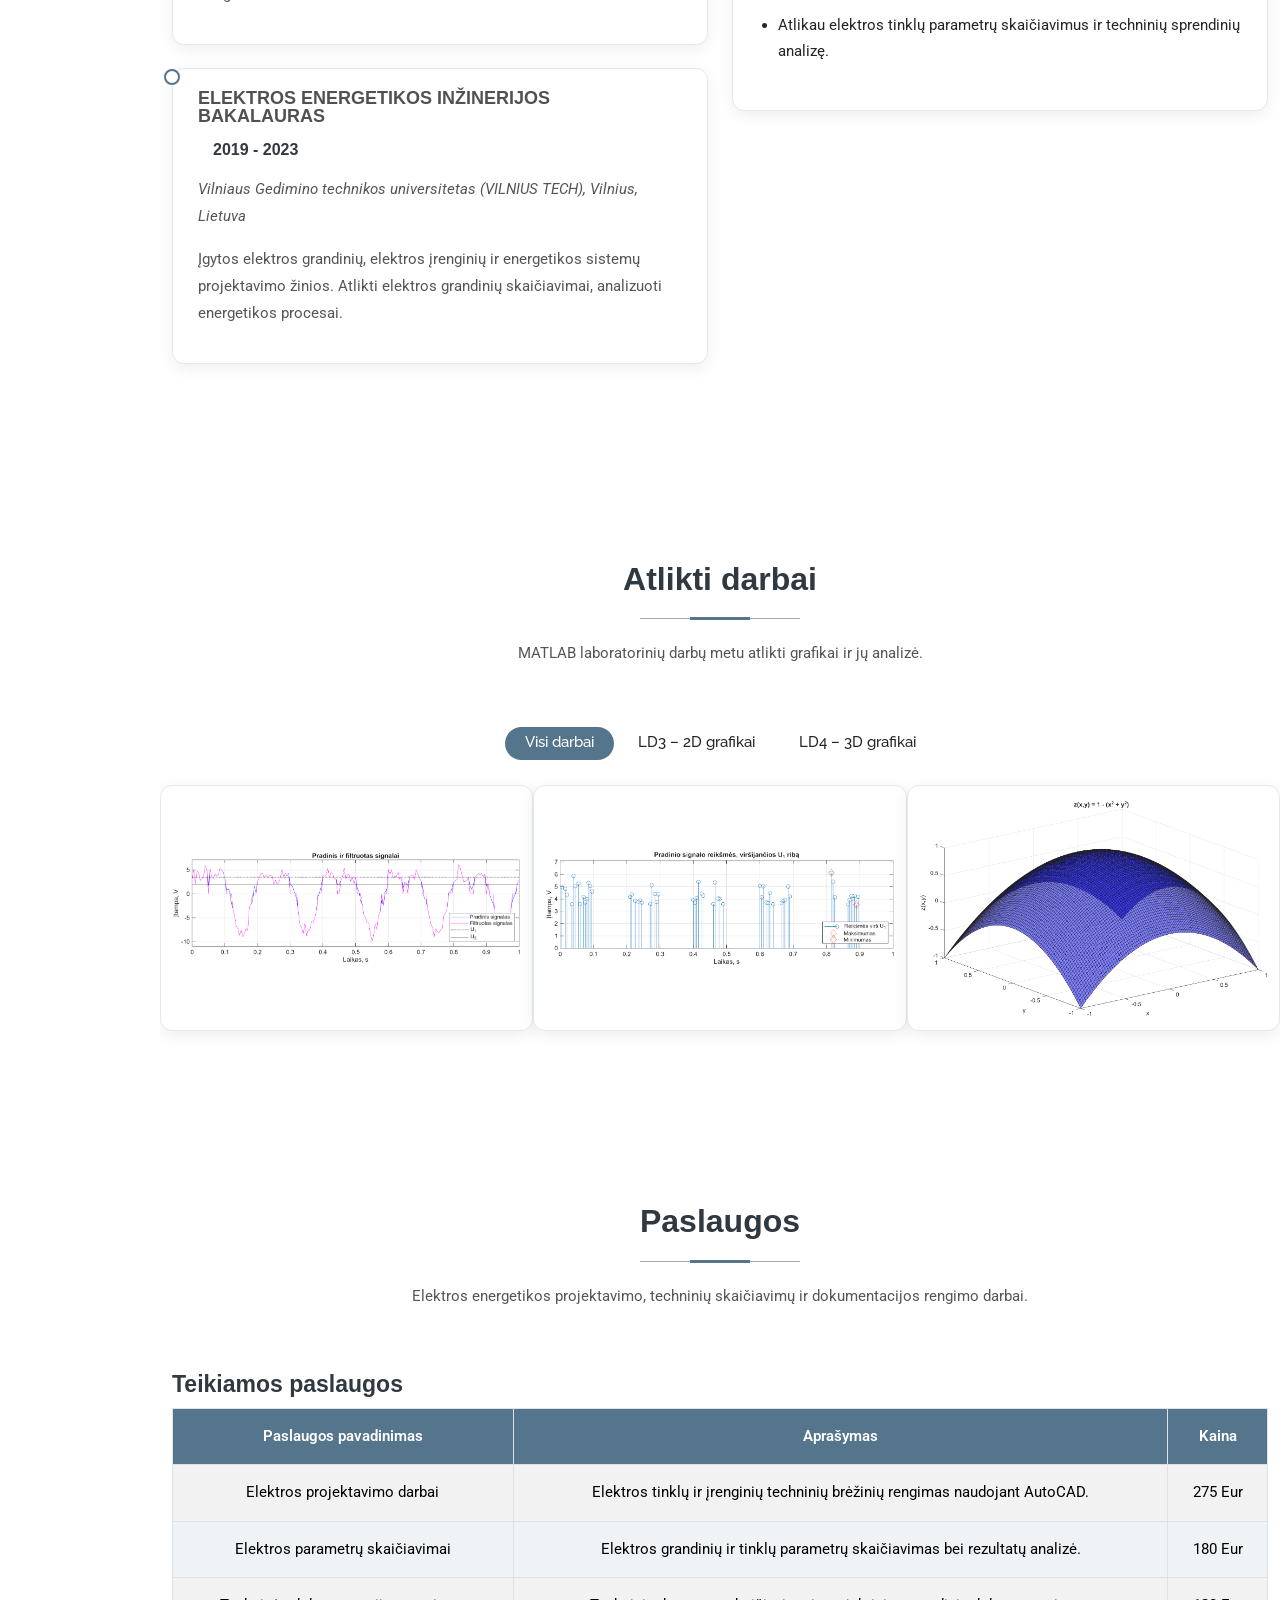
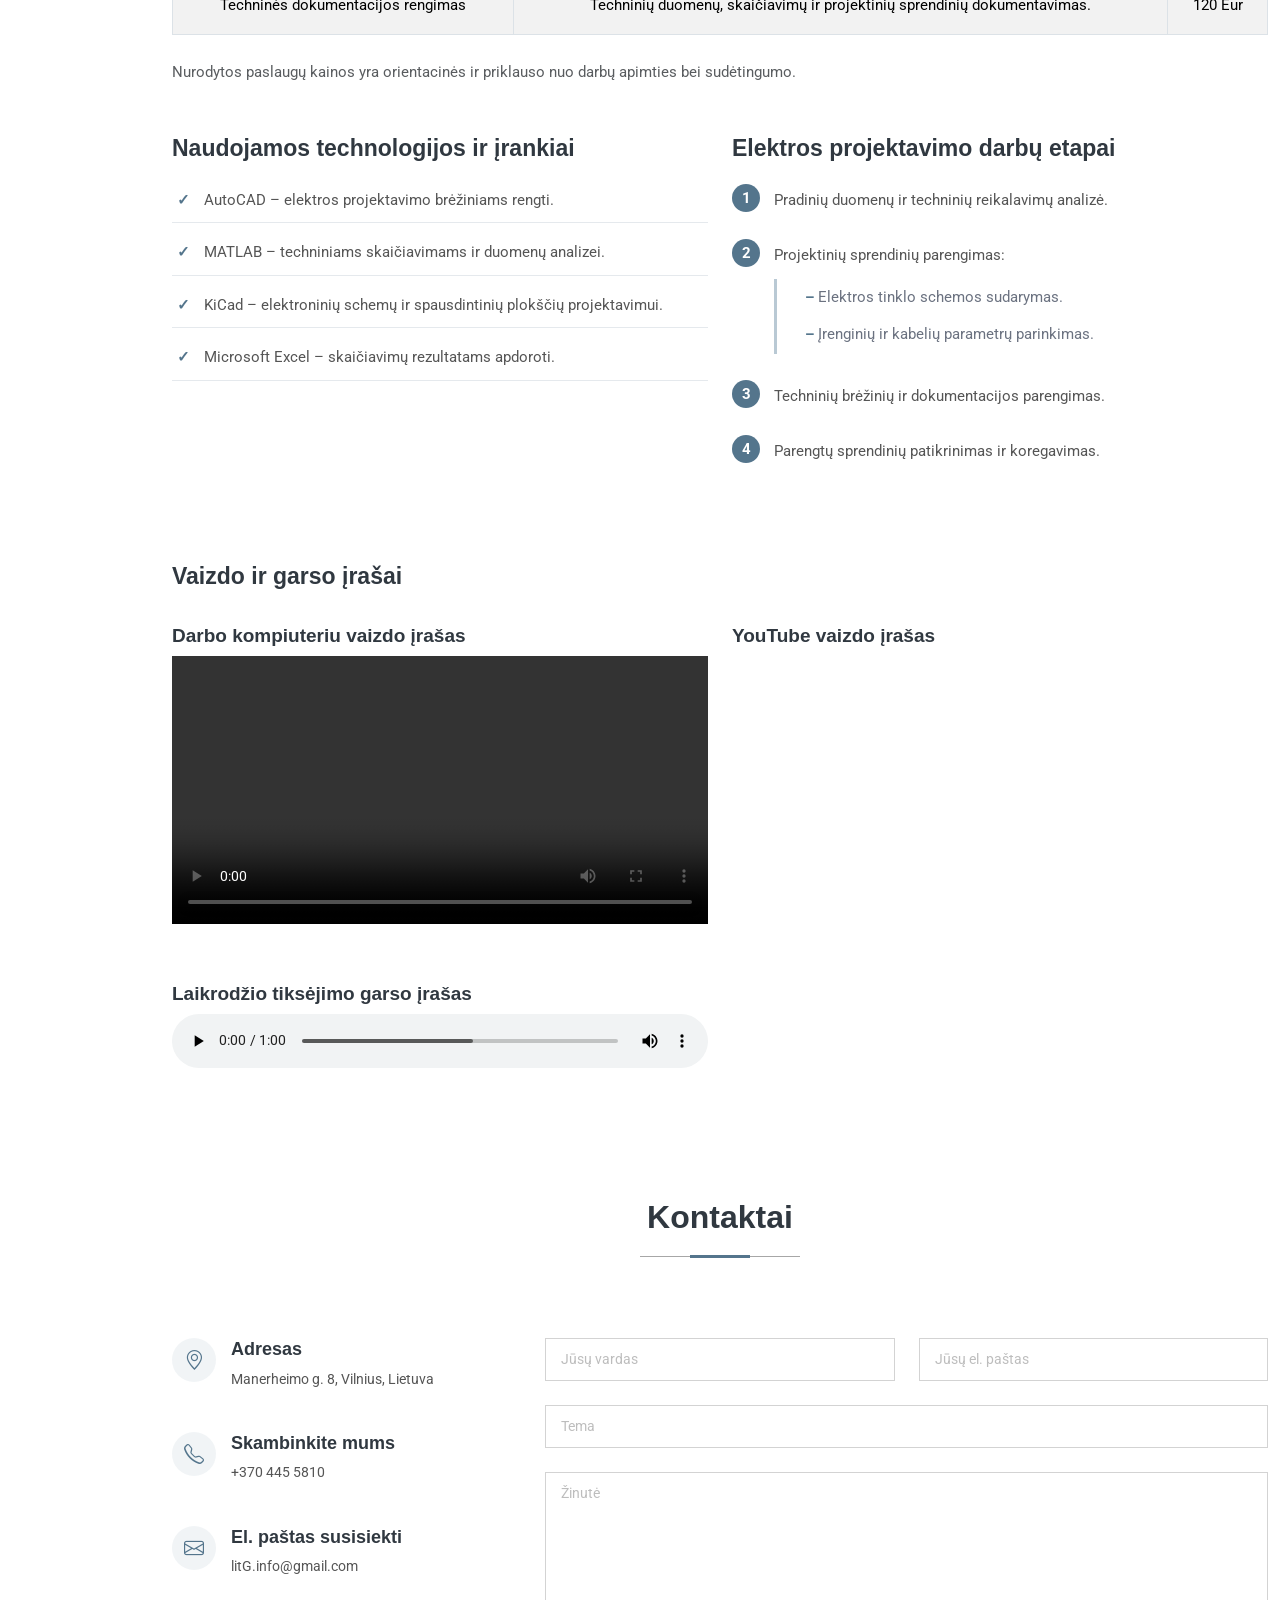
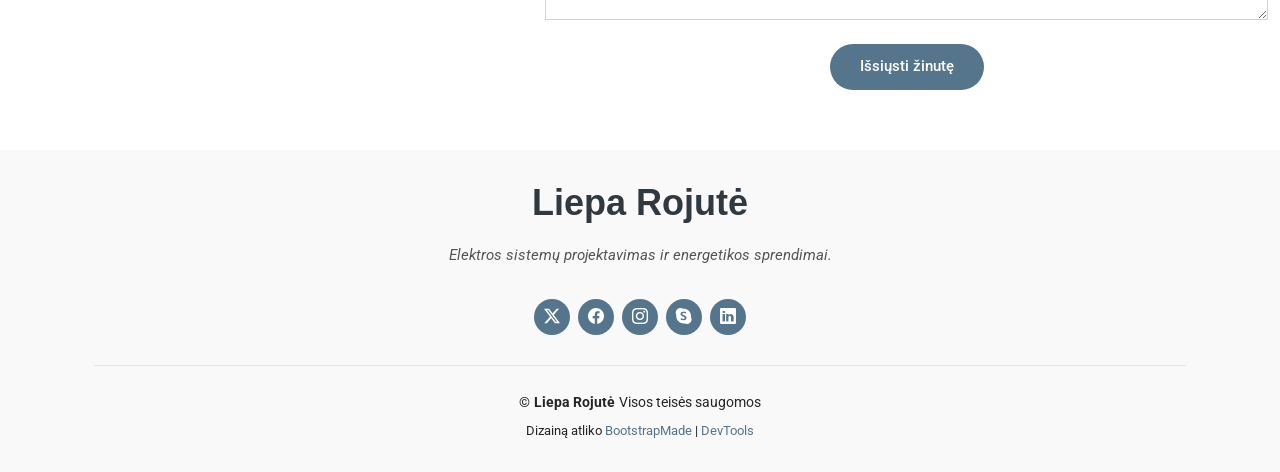
==== commit 1f63976e: "9 LD" ====
--- a/index.html
+++ b/index.html
@@ -26,6 +26,9 @@
 
   <!-- Main CSS File -->
   <link href="assets/css/main.css" rel="stylesheet">
+
+  <!-- Custom CSS File -->
+<link href="assets/css/custom.css" rel="stylesheet">
 
   <!-- =======================================================
   * Template Name: MyResume
--- a/assets/css/custom.css
+++ b/assets/css/custom.css
@@ -0,0 +1,511 @@
+/* =========================================================
+   BENDROS SVETAINĖS SPALVOS
+========================================================= */
+
+:root {
+    --accent-color: #54758C;
+    --nav-hover-color: #54758C;
+    --heading-color: #303840;
+    --default-color: #252525;
+    --nav-color: #4B5560;
+    --surface-color: #FFFFFF;
+    --background-color: #FFFFFF;
+    --contrast-color: #FFFFFF;
+}
+
+
+/* =========================================================
+   2. TIPOGRAFIJA
+========================================================= */
+
+/* 2.1. Bendras svetainės šriftas */
+
+body {
+    font-family: 'Roboto', sans-serif;
+    color: #252525;
+    font-size: 15px;
+    line-height: 1.7;
+}
+
+/* 2.2. Antraščių stiliai */
+
+h1,
+h2,
+h3,
+h4,
+h5,
+h6 {
+    font-family: 'Poppins', sans-serif;
+    color: #303840;
+    font-weight: 600;
+    line-height: 1.3;
+}
+
+h1 {
+    font-size: 38px;
+    font-weight: 700;
+}
+
+h2 {
+    font-size: 30px;
+    font-weight: 700;
+}
+
+h3 {
+    font-size: 23px;
+    font-weight: 600;
+}
+
+h4 {
+    font-size: 19px;
+    font-weight: 600;
+}
+
+h5 {
+    font-size: 16px;
+    font-weight: 600;
+}
+
+h6 {
+    font-size: 14px;
+    font-weight: 500;
+}
+
+/* Titulinio puslapio tekstas išlieka baltas */
+
+.hero h2,
+.hero p,
+.hero p span {
+    color: #FFFFFF;
+}
+
+.hero p span {
+    border-bottom-color: #FFFFFF;
+}
+
+/* 2.3. Pastraipų stiliai */
+
+p {
+    font-size: 15px;
+    line-height: 1.8;
+    color: #555555;
+    margin-bottom: 16px;
+}
+
+
+/* =========================================================
+   3. MYGTUKŲ IR NUORODŲ STILIAI
+========================================================= */
+
+/* 3.1. Mygtukai */
+
+button,
+.btn {
+    background-color: #54758C;
+    color: #FFFFFF;
+    border: 2px solid #54758C;
+    border-radius: 25px;
+    padding: 10px 24px;
+    font-weight: 500;
+    transition: all 0.3s ease;
+    cursor: pointer;
+}
+
+/* 3.2. Mygtukų pseudo-klasės */
+
+button:hover,
+.btn:hover {
+    background-color: #3E5B70;
+    border-color: #3E5B70;
+    color: #FFFFFF;
+    transform: translateY(-2px);
+}
+
+button:active,
+.btn:active {
+    background-color: #30495B;
+    border-color: #30495B;
+    color: #FFFFFF;
+    transform: scale(0.97);
+}
+
+/* 3.3. Nuorodos */
+
+a {
+    color: #54758C;
+    text-decoration: none;
+    transition: all 0.3s ease;
+}
+
+a:hover {
+    color: #30495B;
+    text-decoration: underline;
+}
+
+
+/* =========================================================
+   4. SVETAINĖS SEKCIJŲ IŠDĖSTYMAS
+========================================================= */
+
+/* 4.1. Apie */
+
+#about {
+    padding-top: 85px;
+    padding-bottom: 85px;
+}
+
+/* Pagrindinis turinio blokas */
+
+#about > .container > .row {
+    align-items: center;
+    padding: 18px;
+    background-color: #FFFFFF;
+    border: 1px solid #E5E9ED;
+    border-radius: 12px;
+    box-shadow: 0 4px 15px rgba(30, 40, 50, 0.08);
+}
+
+/* Nuotrauka */
+
+#about > .container > .row > div:first-child {
+    display: flex;
+    align-items: center;
+}
+
+#about > .container > .row > div:first-child img {
+    width: 100%;
+    height: auto;
+    border-radius: 8px;
+}
+
+/* Teksto tarpai */
+
+#about .content {
+    padding: 20px 26px;
+}
+
+/* 4.2. Patirtis */
+
+#resume {
+    padding-top: 85px;
+    padding-bottom: 85px;
+}
+
+#resume .resume-item {
+    margin-bottom: 25px;
+    padding: 20px 25px;
+}
+
+/* 4.3. Atlikti darbai */
+
+#portfolio {
+    padding-top: 85px;
+    padding-bottom: 85px;
+}
+
+#portfolio .portfolio-item {
+    margin-bottom: 25px;
+    padding: 12px;
+    overflow: hidden;
+}
+
+/* 4.4. Turinio blokų apipavidalinimas */
+
+#resume .resume-item,
+#portfolio .portfolio-item {
+    background-color: #FFFFFF;
+    border: 1px solid #E5E9ED;
+    border-radius: 12px;
+    box-shadow: 0 4px 15px rgba(30, 40, 50, 0.08);
+}
+
+
+/* =========================================================
+   5. DVIEJŲ PASIRINKTŲ KOMPONENTŲ STILIAI
+      - Navigacijos meniu
+      - Įgūdžių progreso juostos
+========================================================= */
+
+/* 5.1. Navigacijos meniu – kompiuterių ekranams */
+
+@media (min-width: 1200px) {
+
+    .header {
+        width: 80px;
+        min-width: 80px;
+        padding: 0 0 0 12px;
+        background: transparent;
+        box-shadow: none;
+        overflow: visible;
+    }
+
+    .header .navmenu,
+    .header .navmenu ul,
+    .header .navmenu li {
+        overflow: visible;
+    }
+
+    .header .navmenu ul {
+        width: 155px;
+    }
+
+    /* Įprasta apvali navigacijos mygtuko būsena */
+
+    .header .navmenu a,
+    .header .navmenu a:focus {
+        box-sizing: border-box;
+        display: flex;
+        align-items: center;
+        justify-content: flex-start;
+        width: 54px;
+        min-width: 54px;
+        max-width: 54px;
+        height: 54px;
+        margin: 8px 0;
+        padding: 0 16px;
+        gap: 10px;
+        white-space: nowrap;
+        overflow: hidden;
+        background-color: rgba(233, 237, 240, 0.95);
+        border: 1px solid #DCE2E7;
+        border-radius: 30px;
+        box-shadow: 0 2px 7px rgba(30, 40, 50, 0.08);
+        text-decoration: none;
+        transition: width 0.3s ease, background-color 0.3s ease;
+    }
+
+    /* Navigacijos piktogramos */
+
+    .header .navmenu a i {
+        flex: 0 0 20px;
+        width: 20px;
+        margin: 0;
+        padding: 0;
+        text-align: center;
+        font-size: 20px;
+    }
+
+    /* Navigacijos tekstas įprastai paslėptas */
+
+    .header .navmenu a span {
+        display: inline-block;
+        width: auto;
+        min-width: max-content;
+        margin-left: 0;
+        opacity: 0;
+        visibility: hidden;
+        white-space: nowrap;
+        transition: opacity 0.2s ease;
+    }
+
+    /* Užvedus pelę arba pasirinkus klaviatūra */
+
+    .header .navmenu a:hover,
+    .header .navmenu a:focus-visible {
+        width: 155px;
+        min-width: 155px;
+        max-width: 155px;
+        padding: 0 17px;
+        overflow: visible;
+        position: relative;
+        z-index: 100;
+        background-color: #54758C;
+        border-color: #54758C;
+        color: #FFFFFF;
+        box-shadow: 0 4px 12px rgba(84, 117, 140, 0.25);
+        text-decoration: none;
+    }
+
+    .header .navmenu a:hover span,
+    .header .navmenu a:focus-visible span {
+        opacity: 1;
+        visibility: visible;
+        color: #FFFFFF;
+    }
+
+    /* Aktyvus meniu punktas */
+
+    .header .navmenu a.active {
+        background-color: #54758C;
+        border-color: #54758C;
+        color: #FFFFFF;
+    }
+
+    .header .navmenu a.active i,
+    .header .navmenu a:hover i,
+    .header .navmenu a:focus-visible i {
+        color: #FFFFFF;
+    }
+}
+
+/* 5.1. Navigacijos meniu – mobiliesiems įrenginiams */
+
+@media (max-width: 1199px) {
+    .header {
+        width: 300px;
+        min-width: 0;
+        padding: 0 15px;
+        background-color: #FFFFFF;
+    }
+
+    .header .navmenu a,
+    .header .navmenu a:focus {
+        width: 100%;
+        max-width: none;
+        height: 56px;
+        overflow: visible;
+    }
+
+    .header .navmenu a span,
+    .header .navmenu a:focus span {
+        display: inline;
+        opacity: 1;
+        visibility: visible;
+    }
+}
+
+/* 5.2. Įgūdžių progreso juostos */
+
+.skills .progress {
+    height: 65px;
+    margin-bottom: 15px;
+    background-color: transparent;
+}
+
+.skills .progress-bar-wrap {
+    height: 12px;
+    background-color: #E5E9ED;
+    border-radius: 10px;
+    overflow: hidden;
+}
+
+.skills .progress-bar {
+    height: 12px;
+    background-color: #54758C;
+    border-radius: 10px;
+    transition: width 0.9s ease;
+}
+
+
+/* =========================================================
+   PAPILDOMA UŽDUOTIS – 1. SĄRAŠŲ STILIAI
+========================================================= */
+
+/* 1.1. Nenumeruotas sąrašas */
+
+#services .col-lg-6 > ul {
+    list-style: none;
+    padding-left: 0;
+    margin-top: 15px;
+}
+
+#services .col-lg-6 > ul > li {
+    position: relative;
+    padding: 9px 10px 9px 32px;
+    margin-bottom: 8px;
+    border-bottom: 1px solid #E5E9ED;
+    color: #555555;
+}
+
+#services .col-lg-6 > ul > li::before {
+    content: "✓";
+    position: absolute;
+    left: 5px;
+    color: #54758C;
+    font-weight: bold;
+}
+
+/* 1.2. Numeruotas sąrašas */
+
+#services ol {
+    list-style: none;
+    counter-reset: etapas;
+    padding-left: 0;
+    margin-top: 15px;
+}
+
+#services ol > li {
+    counter-increment: etapas;
+    position: relative;
+    padding: 9px 10px 9px 42px;
+    margin-bottom: 12px;
+    color: #555555;
+}
+
+#services ol > li::before {
+    content: counter(etapas);
+    position: absolute;
+    left: 0;
+    top: 5px;
+    width: 28px;
+    height: 28px;
+    background-color: #54758C;
+    color: #FFFFFF;
+    border-radius: 50%;
+    text-align: center;
+    line-height: 28px;
+    font-weight: bold;
+}
+
+/* 1.3. Įdėtinis sąrašas */
+
+#services ol > li > ul {
+    list-style: none;
+    padding-left: 18px;
+    margin-top: 10px;
+    border-left: 3px solid #B9C9D4;
+}
+
+#services ol > li > ul > li {
+    padding: 6px 10px;
+    color: #6B7280;
+}
+
+#services ol > li > ul > li::before {
+    content: "– ";
+    color: #54758C;
+    font-weight: bold;
+}
+
+
+/* =========================================================
+   PAPILDOMA UŽDUOTIS – 2. LENTELĖS STILIAI
+========================================================= */
+
+#services table {
+    width: 100%;
+    border-collapse: collapse;
+    border: 1px solid #DCE2E7;
+}
+
+#services table th,
+#services table td {
+    padding: 15px;
+    text-align: center;
+    vertical-align: middle;
+    border: 1px solid #DCE2E7;
+}
+
+/* Lentelės antraštinė eilutė */
+
+#services table thead th {
+    background-color: #54758C;
+    color: #FFFFFF;
+    font-weight: 600;
+}
+
+/* "Zebra" stilius */
+
+#services table tbody tr:nth-child(even) > * {
+    background-color: #F0F3F5;
+}
+
+#services table tbody tr:nth-child(odd) > * {
+    background-color: #FFFFFF;
+}
+
+/* Eilutės išryškinimas užvedus pelę */
+
+#services table tbody tr:hover > * {
+    background-color: #E2EAF0;
+}
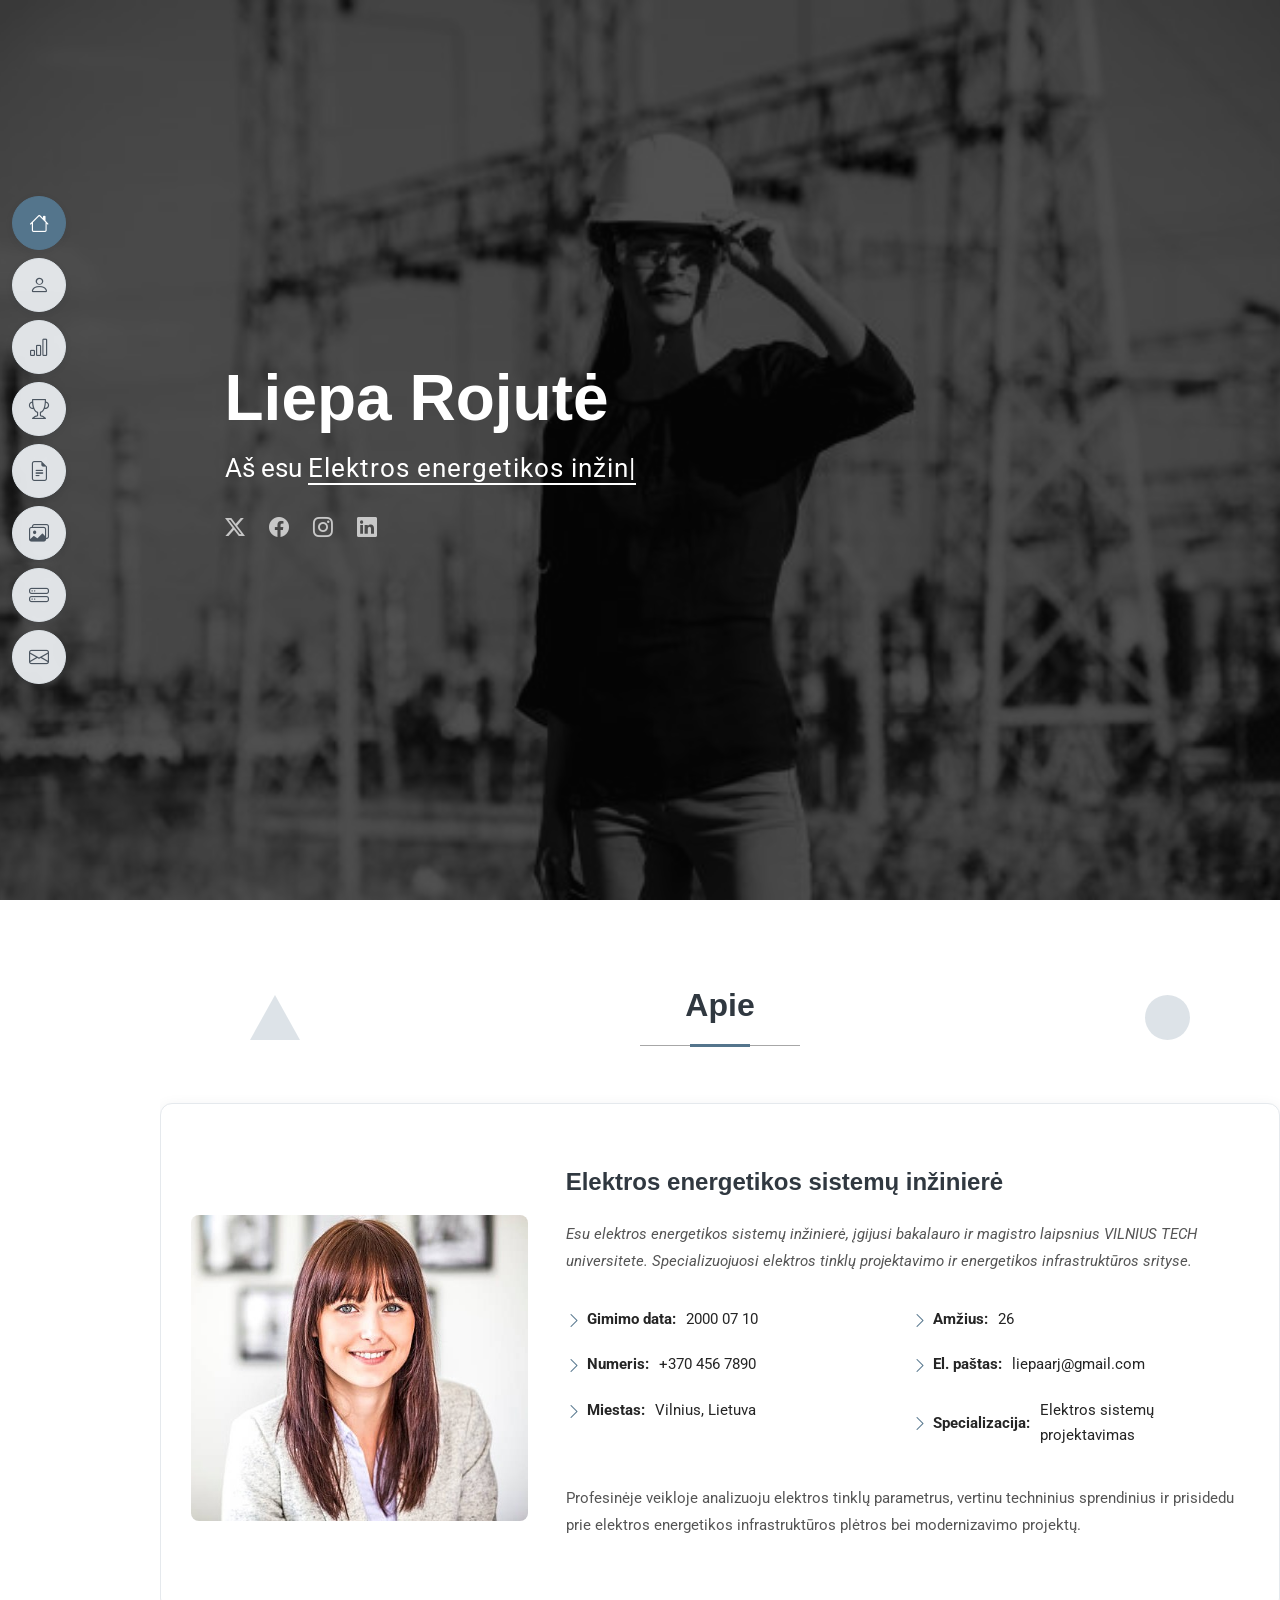
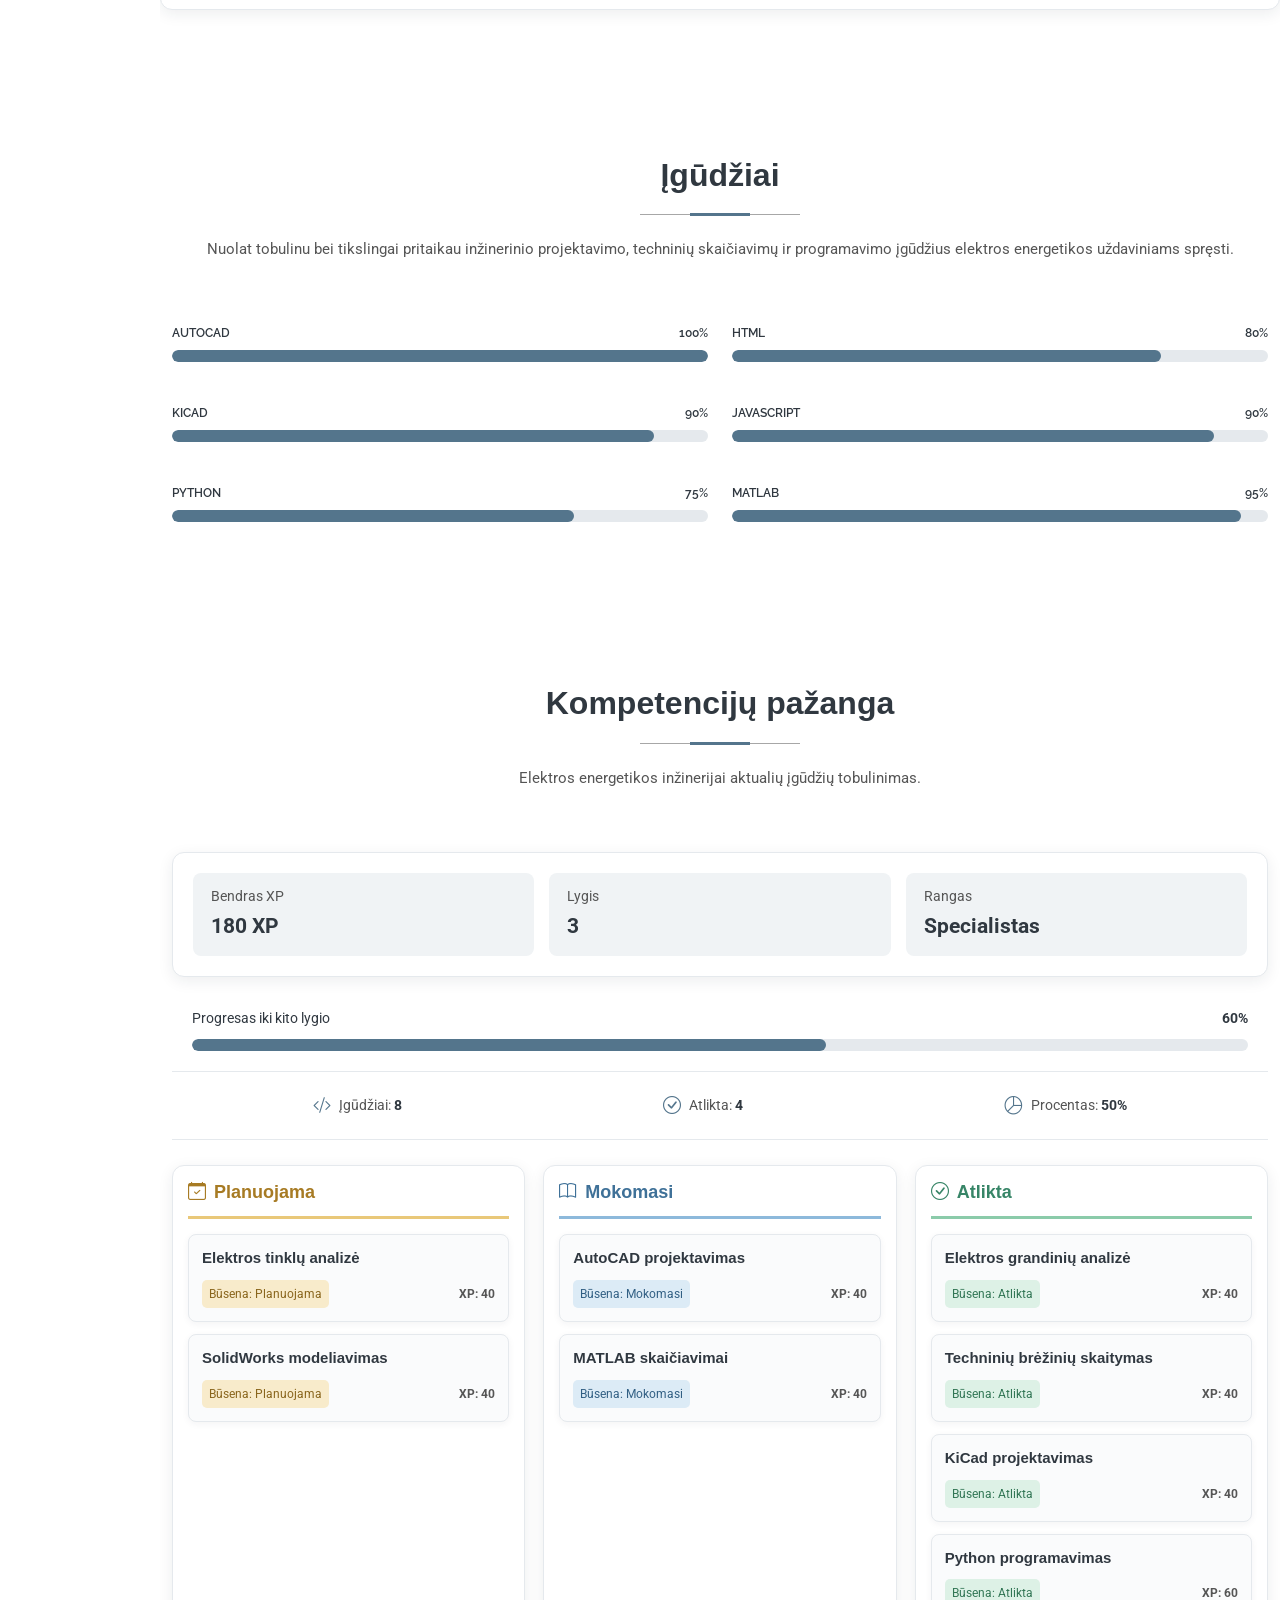
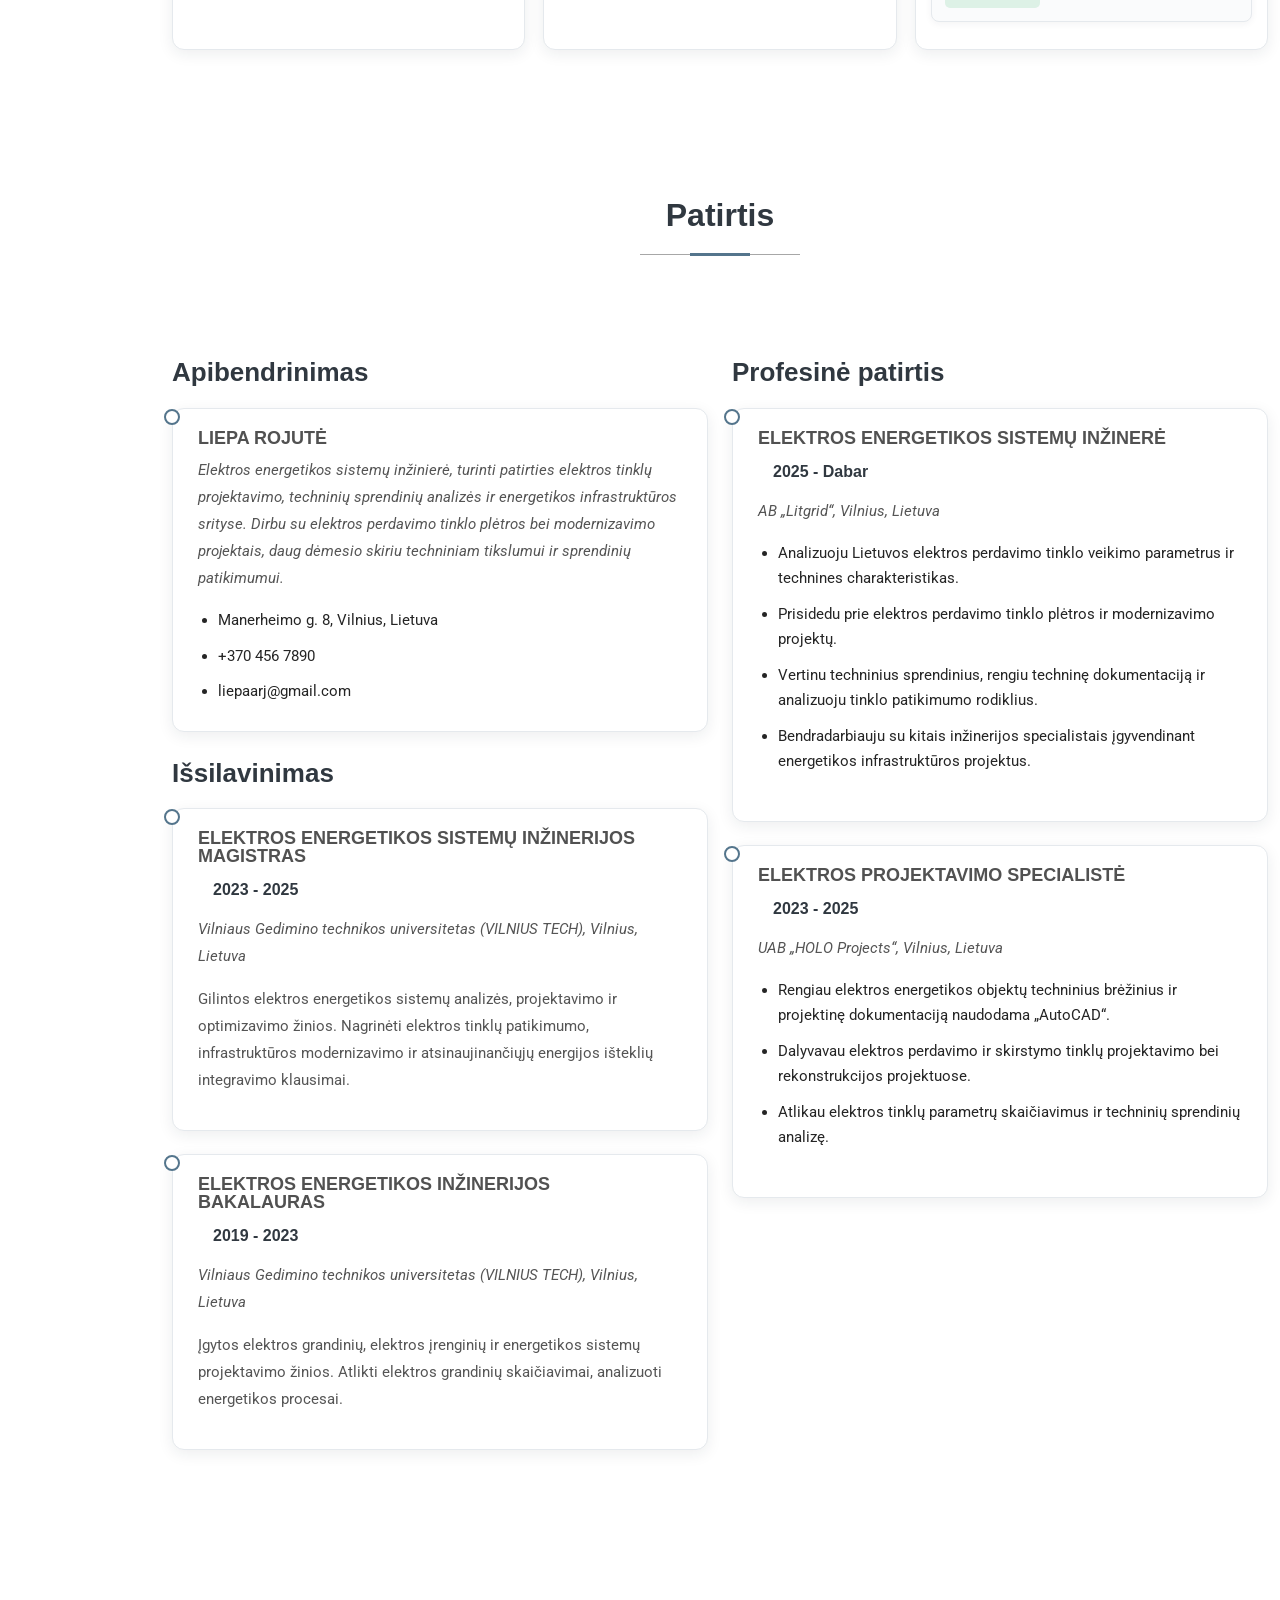
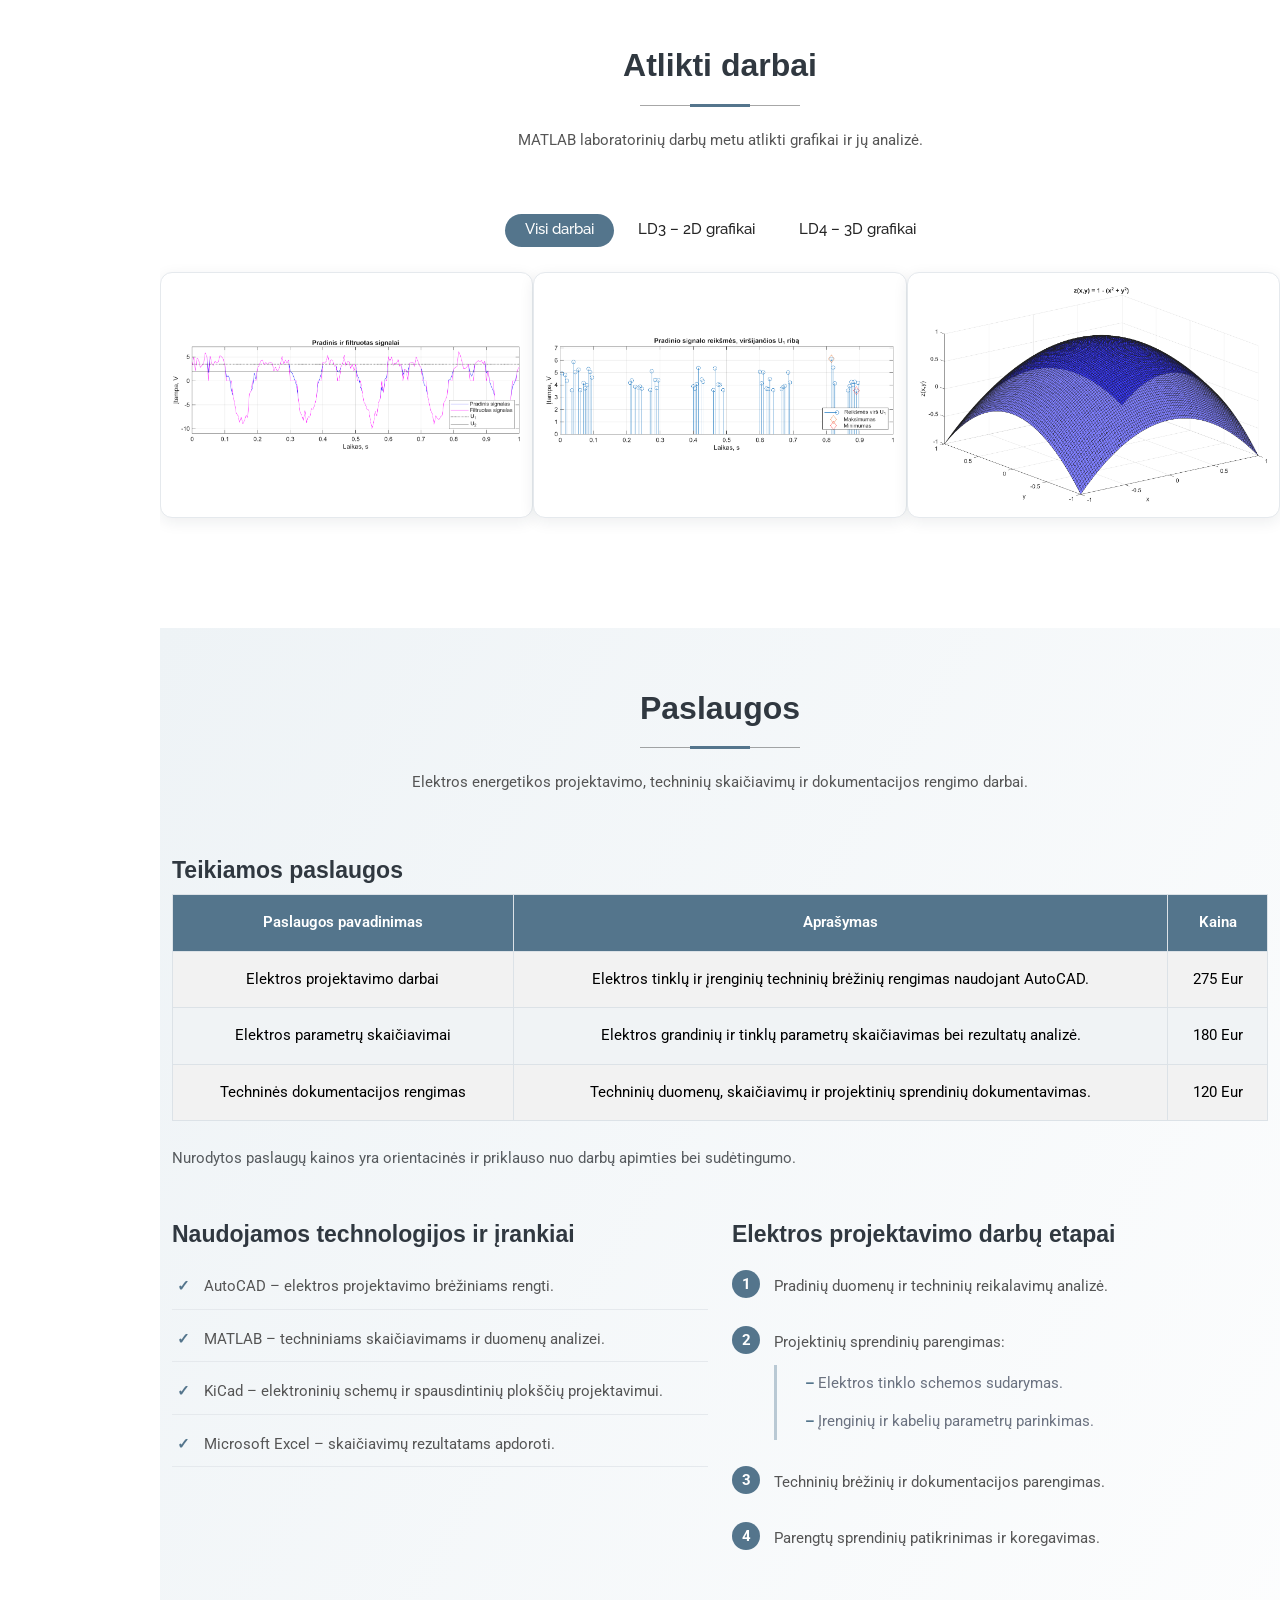
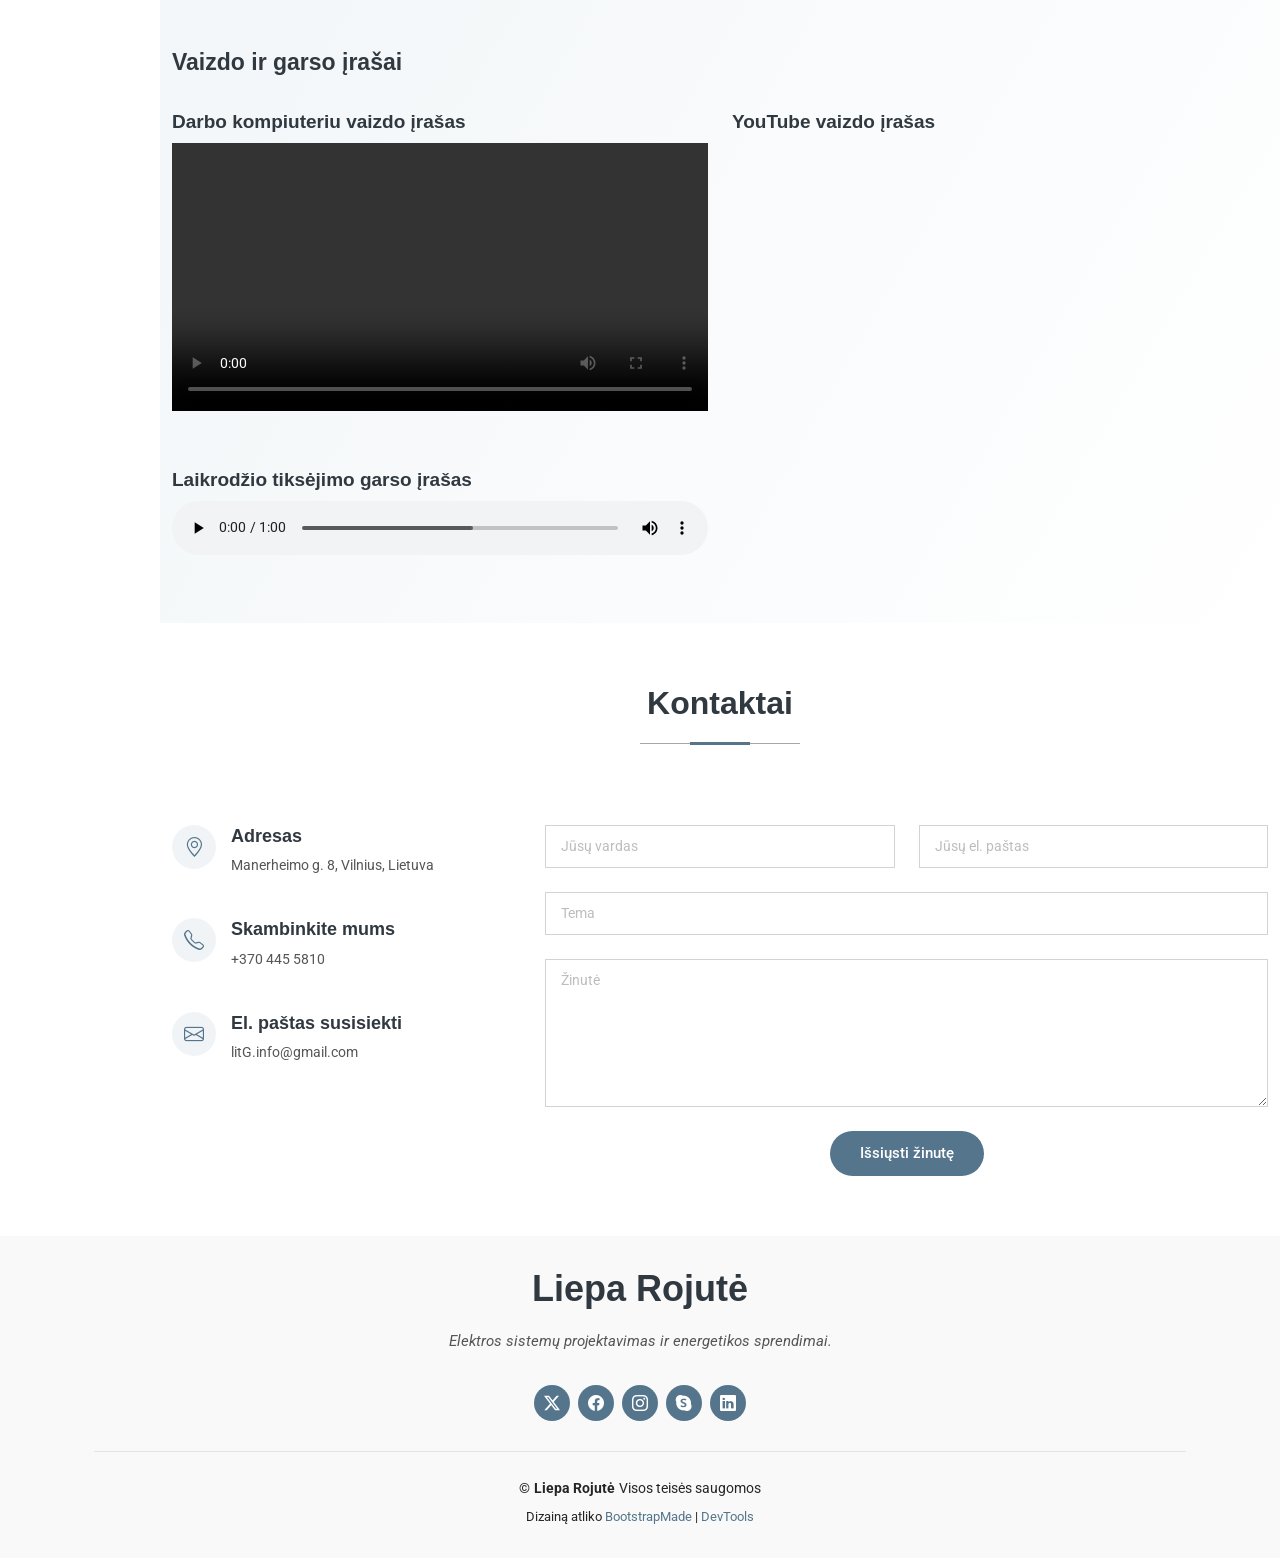
==== commit 91a09efe: "LD10" ====
--- a/index.html
+++ b/index.html
@@ -49,6 +49,8 @@
       <ul>
         <li><a href="#hero" class="active"><i class="bi bi-house navicon"></i><span>Pagrindinis</span></a></li>
         <li><a href="#about"><i class="bi bi-person navicon"></i><span>Apie</span></a></li>
+        <li><a href="#skills"><i class="bi bi-bar-chart navicon"></i><span>Įgūdžiai</span></a></li>
+        <li><a href="#competencies"><i class="bi bi-trophy navicon"></i><span>Kompetencijos</span></a></li>
         <li><a href="#resume"><i class="bi bi-file-earmark-text navicon"></i><span>Patirtis</span></a></li>
         <li><a href="#portfolio"><i class="bi bi-images navicon"></i><span>Portfolio</span></a></li>
         <li><a href="#services"><i class="bi bi-hdd-stack navicon"></i><span>Paslaugos</span></a></li>
@@ -84,6 +86,11 @@
 
     <!-- About Section -->
     <section id="about" class="about section">
+    
+    <div class="about-shapes">
+        <span class="about-circle"></span>
+        <span class="about-triangle"></span>
+    </div>
 
       <!-- Section Title -->
       <div class="container section-title" data-aos="fade-up">
@@ -195,6 +202,167 @@
       </div>
 
     </section><!-- /Skills Section -->
+
+
+<!-- Competencies Section -->
+<section id="competencies" class="competencies section">
+
+  <div class="container section-title">
+    <h2>Kompetencijų pažanga</h2>
+    <p>Elektros energetikos inžinerijai aktualių įgūdžių tobulinimas.</p>
+  </div>
+
+  <div class="container">
+
+    <!-- XP, Level and Rank -->
+    <div class="competency-summary">
+
+      <div class="summary-item">
+        <span>Bendras XP</span>
+        <strong>180 XP</strong>
+      </div>
+
+      <div class="summary-item">
+        <span>Lygis</span>
+        <strong>3</strong>
+      </div>
+
+      <div class="summary-item">
+        <span>Rangas</span>
+        <strong>Specialistas</strong>
+      </div>
+
+    </div>
+
+    <!-- XP Progress -->
+    <div class="xp-progress">
+
+      <div class="xp-progress-heading">
+        <span>Progresas iki kito lygio</span>
+        <strong>60%</strong>
+      </div>
+
+      <div class="xp-progress-bar">
+        <div class="xp-progress-fill"></div>
+      </div>
+
+    </div>
+
+    <!-- Skills Statistics -->
+    <div class="competency-stats">
+
+      <div class="stat-item">
+        <i class="bi bi-code-slash"></i>
+        <span>Įgūdžiai: <strong>8</strong></span>
+      </div>
+
+      <div class="stat-item">
+        <i class="bi bi-check-circle"></i>
+        <span>Atlikta: <strong>4</strong></span>
+      </div>
+
+      <div class="stat-item">
+        <i class="bi bi-pie-chart"></i>
+        <span>Procentas: <strong>50%</strong></span>
+      </div>
+
+    </div>
+
+    <!-- Skill Kanban Board -->
+    <div class="skill-board">
+
+      <!-- Planned -->
+      <div class="skill-column planned">
+
+        <h3><i class="bi bi-calendar-check"></i> Planuojama</h3>
+
+        <div class="skill-card">
+          <h4>Elektros tinklų analizė</h4>
+          <div class="skill-card-info">
+            <span>Būsena: Planuojama</span>
+            <strong>XP: 40</strong>
+          </div>
+        </div>
+
+        <div class="skill-card">
+          <h4>SolidWorks modeliavimas</h4>
+          <div class="skill-card-info">
+            <span>Būsena: Planuojama</span>
+            <strong>XP: 40</strong>
+          </div>
+        </div>
+
+      </div>
+
+      <!-- Learning -->
+      <div class="skill-column learning">
+
+        <h3><i class="bi bi-book"></i> Mokomasi</h3>
+
+        <div class="skill-card">
+          <h4>AutoCAD projektavimas</h4>
+          <div class="skill-card-info">
+            <span>Būsena: Mokomasi</span>
+            <strong>XP: 40</strong>
+          </div>
+        </div>
+
+        <div class="skill-card">
+          <h4>MATLAB skaičiavimai</h4>
+          <div class="skill-card-info">
+            <span>Būsena: Mokomasi</span>
+            <strong>XP: 40</strong>
+          </div>
+        </div>
+
+      </div>
+
+      <!-- Completed -->
+      <div class="skill-column completed">
+
+        <h3><i class="bi bi-check-circle"></i> Atlikta</h3>
+
+        <div class="skill-card">
+          <h4>Elektros grandinių analizė</h4>
+          <div class="skill-card-info">
+            <span>Būsena: Atlikta</span>
+            <strong>XP: 40</strong>
+          </div>
+        </div>
+
+        <div class="skill-card">
+          <h4>Techninių brėžinių skaitymas</h4>
+          <div class="skill-card-info">
+            <span>Būsena: Atlikta</span>
+            <strong>XP: 40</strong>
+          </div>
+        </div>
+
+        <div class="skill-card">
+          <h4>KiCad projektavimas</h4>
+          <div class="skill-card-info">
+            <span>Būsena: Atlikta</span>
+            <strong>XP: 40</strong>
+          </div>
+        </div>
+
+        <div class="skill-card">
+          <h4>Python programavimas</h4>
+          <div class="skill-card-info">
+            <span>Būsena: Atlikta</span>
+            <strong>XP: 60</strong>
+          </div>
+        </div>
+
+      </div>
+
+    </div>
+
+  </div>
+
+</section>
+<!-- /Competencies Section -->
+
 
     <!-- Resume Section -->
     <section id="resume" class="resume section">
--- a/assets/css/custom.css
+++ b/assets/css/custom.css
@@ -226,7 +226,7 @@
       - Įgūdžių progreso juostos
 ========================================================= */
 
-/* 5.1. Navigacijos meniu – kompiuterių ekranams */
+/* 5.1. Navigacijos meniu */
 
 @media (min-width: 1200px) {
 
@@ -246,7 +246,7 @@
     }
 
     .header .navmenu ul {
-        width: 155px;
+        width: 190px;
     }
 
     /* Įprasta apvali navigacijos mygtuko būsena */
@@ -302,9 +302,9 @@
 
     .header .navmenu a:hover,
     .header .navmenu a:focus-visible {
-        width: 155px;
-        min-width: 155px;
-        max-width: 155px;
+        width: 190px;
+        min-width: 190px;
+        max-width: 190px;
         padding: 0 17px;
         overflow: visible;
         position: relative;
@@ -338,31 +338,6 @@
     }
 }
 
-/* 5.1. Navigacijos meniu – mobiliesiems įrenginiams */
-
-@media (max-width: 1199px) {
-    .header {
-        width: 300px;
-        min-width: 0;
-        padding: 0 15px;
-        background-color: #FFFFFF;
-    }
-
-    .header .navmenu a,
-    .header .navmenu a:focus {
-        width: 100%;
-        max-width: none;
-        height: 56px;
-        overflow: visible;
-    }
-
-    .header .navmenu a span,
-    .header .navmenu a:focus span {
-        display: inline;
-        opacity: 1;
-        visibility: visible;
-    }
-}
 
 /* 5.2. Įgūdžių progreso juostos */
 
@@ -509,3 +484,312 @@
 #services table tbody tr:hover > * {
     background-color: #E2EAF0;
 }
+
+
+/* =========================================================
+   10 LD – KOMPETENCIJŲ PAŽANGOS MODULIS
+========================================================= */
+
+/* Pagrindinė modulio informacija */
+
+.competency-summary {
+    display: flex;
+    justify-content: space-between;
+    gap: 15px;
+    padding: 20px;
+    margin-bottom: 20px;
+    background-color: #FFFFFF;
+    border: 1px solid #E5E9ED;
+    border-radius: 12px;
+    box-shadow: 0 4px 15px rgba(30, 40, 50, 0.08);
+}
+
+.summary-item {
+    flex: 1;
+    display: flex;
+    flex-direction: column;
+    padding: 12px 18px;
+    background-color: #F0F3F5;
+    border-radius: 8px;
+}
+
+.summary-item span {
+    font-size: 14px;
+    color: #555555;
+}
+
+.summary-item strong {
+    font-size: 21px;
+    color: #303840;
+}
+
+/* Patirties taškų progreso juosta */
+
+.xp-progress {
+    padding: 10px 20px 20px;
+    background-color: #FFFFFF;
+}
+
+.xp-progress-heading {
+    display: flex;
+    justify-content: space-between;
+    margin-bottom: 8px;
+    font-size: 14px;
+    color: #303840;
+}
+
+.xp-progress-bar {
+    width: 100%;
+    height: 12px;
+    background-color: #E5E9ED;
+    border-radius: 10px;
+    overflow: hidden;
+}
+
+.xp-progress-fill {
+    width: 60%;
+    height: 100%;
+    background-color: #54758C;
+    border-radius: 10px;
+}
+
+/* Įgūdžių statistika */
+
+.competency-stats {
+    display: flex;
+    justify-content: space-around;
+    flex-wrap: wrap;
+    gap: 15px;
+    padding: 18px;
+    margin-bottom: 25px;
+    background-color: #FFFFFF;
+    border-top: 1px solid #E5E9ED;
+    border-bottom: 1px solid #E5E9ED;
+}
+
+.stat-item {
+    display: flex;
+    align-items: center;
+    gap: 8px;
+    color: #555555;
+    font-size: 14px;
+}
+
+.stat-item i {
+    color: #54758C;
+    font-size: 18px;
+}
+
+.stat-item strong {
+    color: #303840;
+}
+
+/* Įgūdžių lentos išdėstymas */
+
+.skill-board {
+    display: grid;
+    grid-template-columns: repeat(3, minmax(0, 1fr));
+    gap: 18px;
+}
+
+.skill-column {
+    min-width: 0;
+    padding: 15px;
+    background-color: #FFFFFF;
+    border: 1px solid #E5E9ED;
+    border-radius: 12px;
+    box-shadow: 0 4px 15px rgba(30, 40, 50, 0.08);
+}
+
+.skill-column h3 {
+    display: flex;
+    align-items: center;
+    gap: 8px;
+    padding-bottom: 12px;
+    margin-bottom: 15px;
+    font-size: 18px;
+    border-bottom: 3px solid;
+}
+
+/* Kategorijų spalvos */
+
+.planned h3 {
+    color: #A77B24;
+    border-color: #E9C879;
+}
+
+.learning h3 {
+    color: #3F7198;
+    border-color: #8DB9DB;
+}
+
+.completed h3 {
+    color: #378567;
+    border-color: #8BCBAA;
+}
+
+/* Įgūdžių kortelės */
+
+.skill-card {
+    padding: 13px;
+    margin-bottom: 12px;
+    background-color: #FAFBFC;
+    border: 1px solid #E5E9ED;
+    border-radius: 8px;
+    box-shadow: 0 2px 7px rgba(30, 40, 50, 0.05);
+}
+
+.skill-card h4 {
+    margin-bottom: 12px;
+    font-size: 15px;
+    color: #303840;
+}
+
+.skill-card-info {
+    display: flex;
+    justify-content: space-between;
+    align-items: center;
+    flex-wrap: wrap;
+    gap: 5px;
+    font-size: 12px;
+}
+
+.skill-card-info span {
+    padding: 4px 7px;
+    border-radius: 5px;
+}
+
+.planned .skill-card-info span {
+    background-color: #F8EBCB;
+    color: #89651C;
+}
+
+.learning .skill-card-info span {
+    background-color: #DCEBF6;
+    color: #315F83;
+}
+
+.completed .skill-card-info span {
+    background-color: #DDF1E6;
+    color: #327655;
+}
+
+.skill-card-info strong {
+    color: #555555;
+    font-size: 12px;
+}
+
+
+/* =========================================================
+   PAPILDOMA UŽDUOTIS – ANIMUOTAS GRADIENTINIS FONAS
+========================================================= */
+
+#services {
+    background: linear-gradient(
+        120deg,
+        #EEF3F6,
+        #FFFFFF,
+        #E1EAF0,
+        #F5F7F9
+    );
+    background-size: 300% 300%;
+    animation: services-gradient 12s ease infinite;
+}
+
+@keyframes services-gradient {
+    0% {
+        background-position: 0% 50%;
+    }
+
+    50% {
+        background-position: 100% 50%;
+    }
+
+    100% {
+        background-position: 0% 50%;
+    }
+}
+
+
+/* =========================================================
+   PAPILDOMA UŽDUOTIS – ANIMUOTOS CSS FIGŪROS
+========================================================= */
+
+#about {
+    position: relative;
+}
+
+.about-shapes {
+    position: absolute;
+    top: 0;
+    left: 0;
+    width: 100%;
+    height: 100%;
+    pointer-events: none;
+    z-index: 0;
+}
+
+#about > .container {
+    position: relative;
+    z-index: 1;
+}
+
+/* Apskritimas */
+
+.about-circle {
+    position: absolute;
+    top: 12%;
+    right: 8%;
+    width: 45px;
+    height: 45px;
+    background-color: rgba(84, 117, 140, 0.2);
+    border-radius: 50%;
+    animation: circle-floating 5s ease-in-out infinite;
+}
+
+/* Trikampis */
+
+.about-triangle {
+    position: absolute;
+    top: 12%;
+    left: 8%;
+    width: 0;
+    height: 0;
+    border-left: 25px solid transparent;
+    border-right: 25px solid transparent;
+    border-bottom: 45px solid rgba(84, 117, 140, 0.2);
+    animation: triangle-rotating 7s linear infinite;
+}
+
+/* Apskritimo judėjimas */
+
+@keyframes circle-floating {
+
+    0% {
+        transform: translateY(0);
+    }
+
+    50% {
+        transform: translateY(-25px);
+    }
+
+    100% {
+        transform: translateY(0);
+    }
+
+}
+
+/* Trikampio sukimas */
+
+@keyframes triangle-rotating {
+
+    0% {
+        transform: rotate(0deg);
+    }
+
+    100% {
+        transform: rotate(360deg);
+    }
+
+}
+
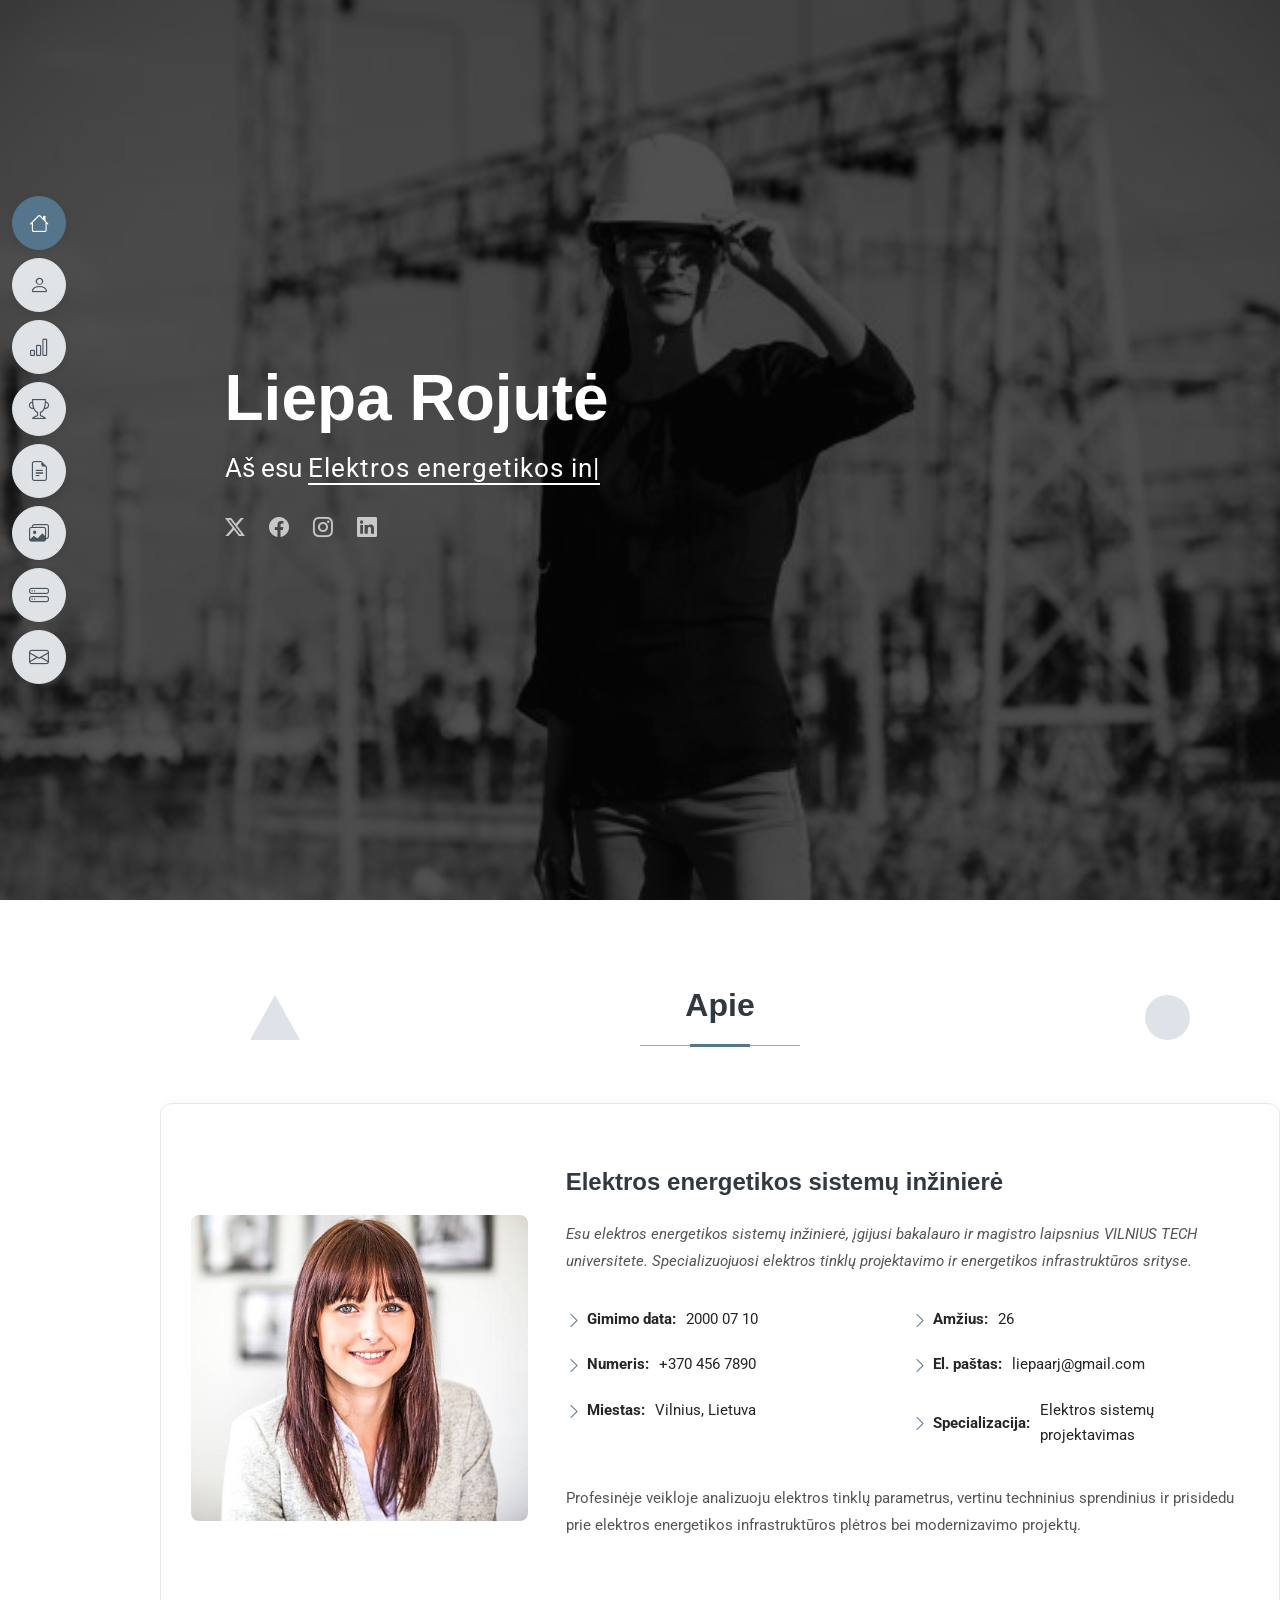
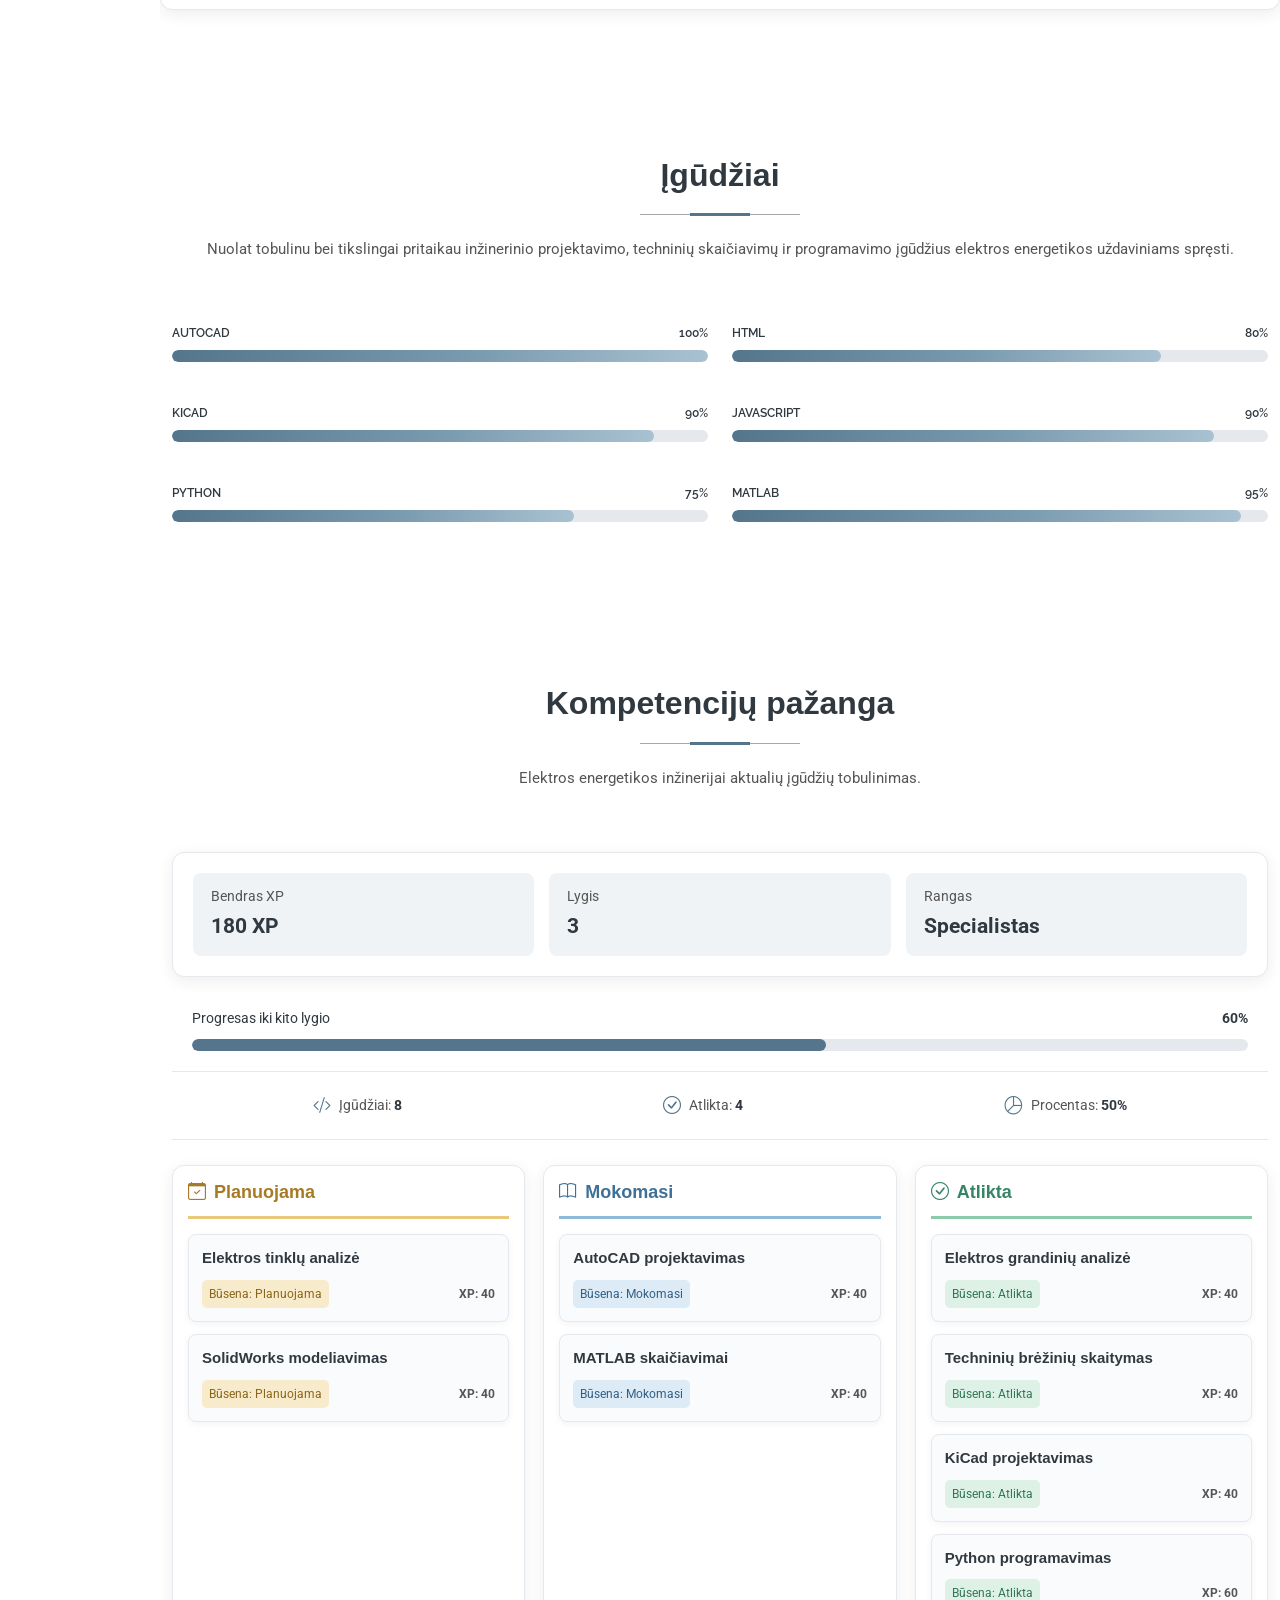
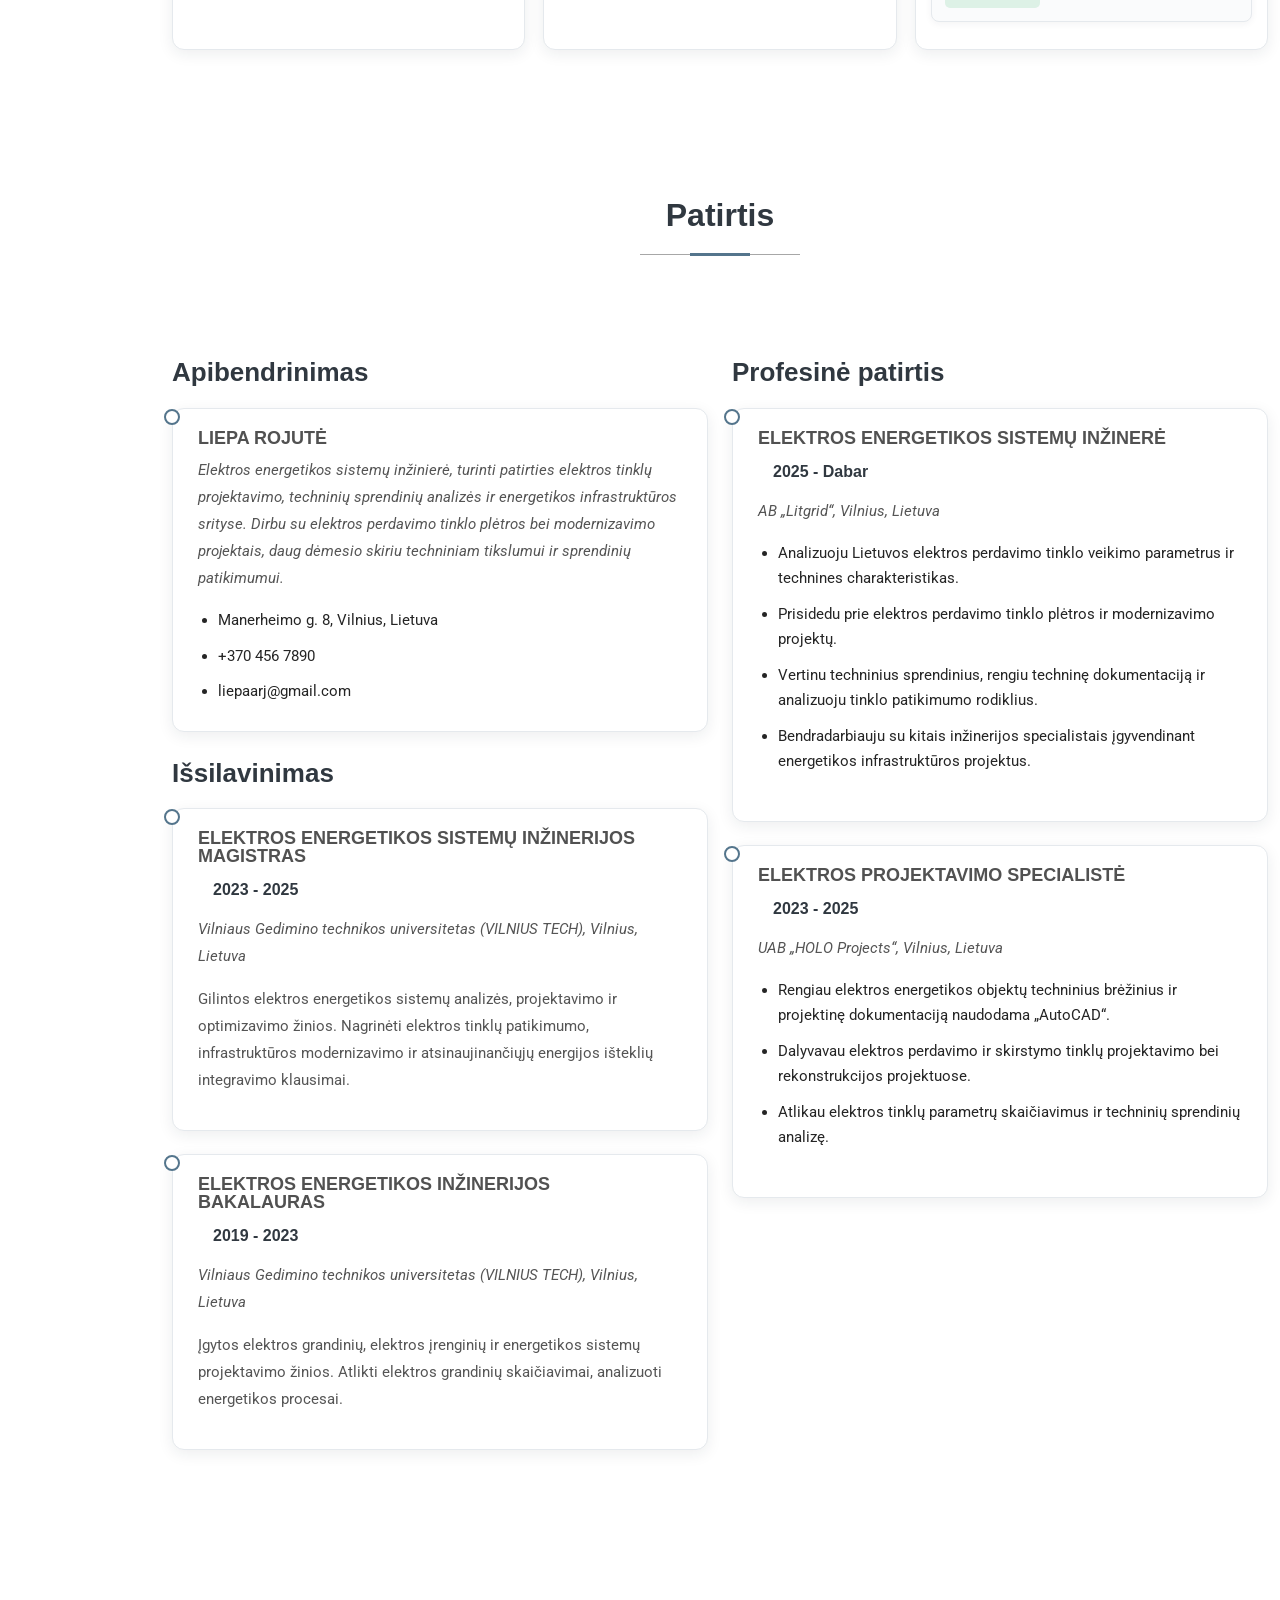
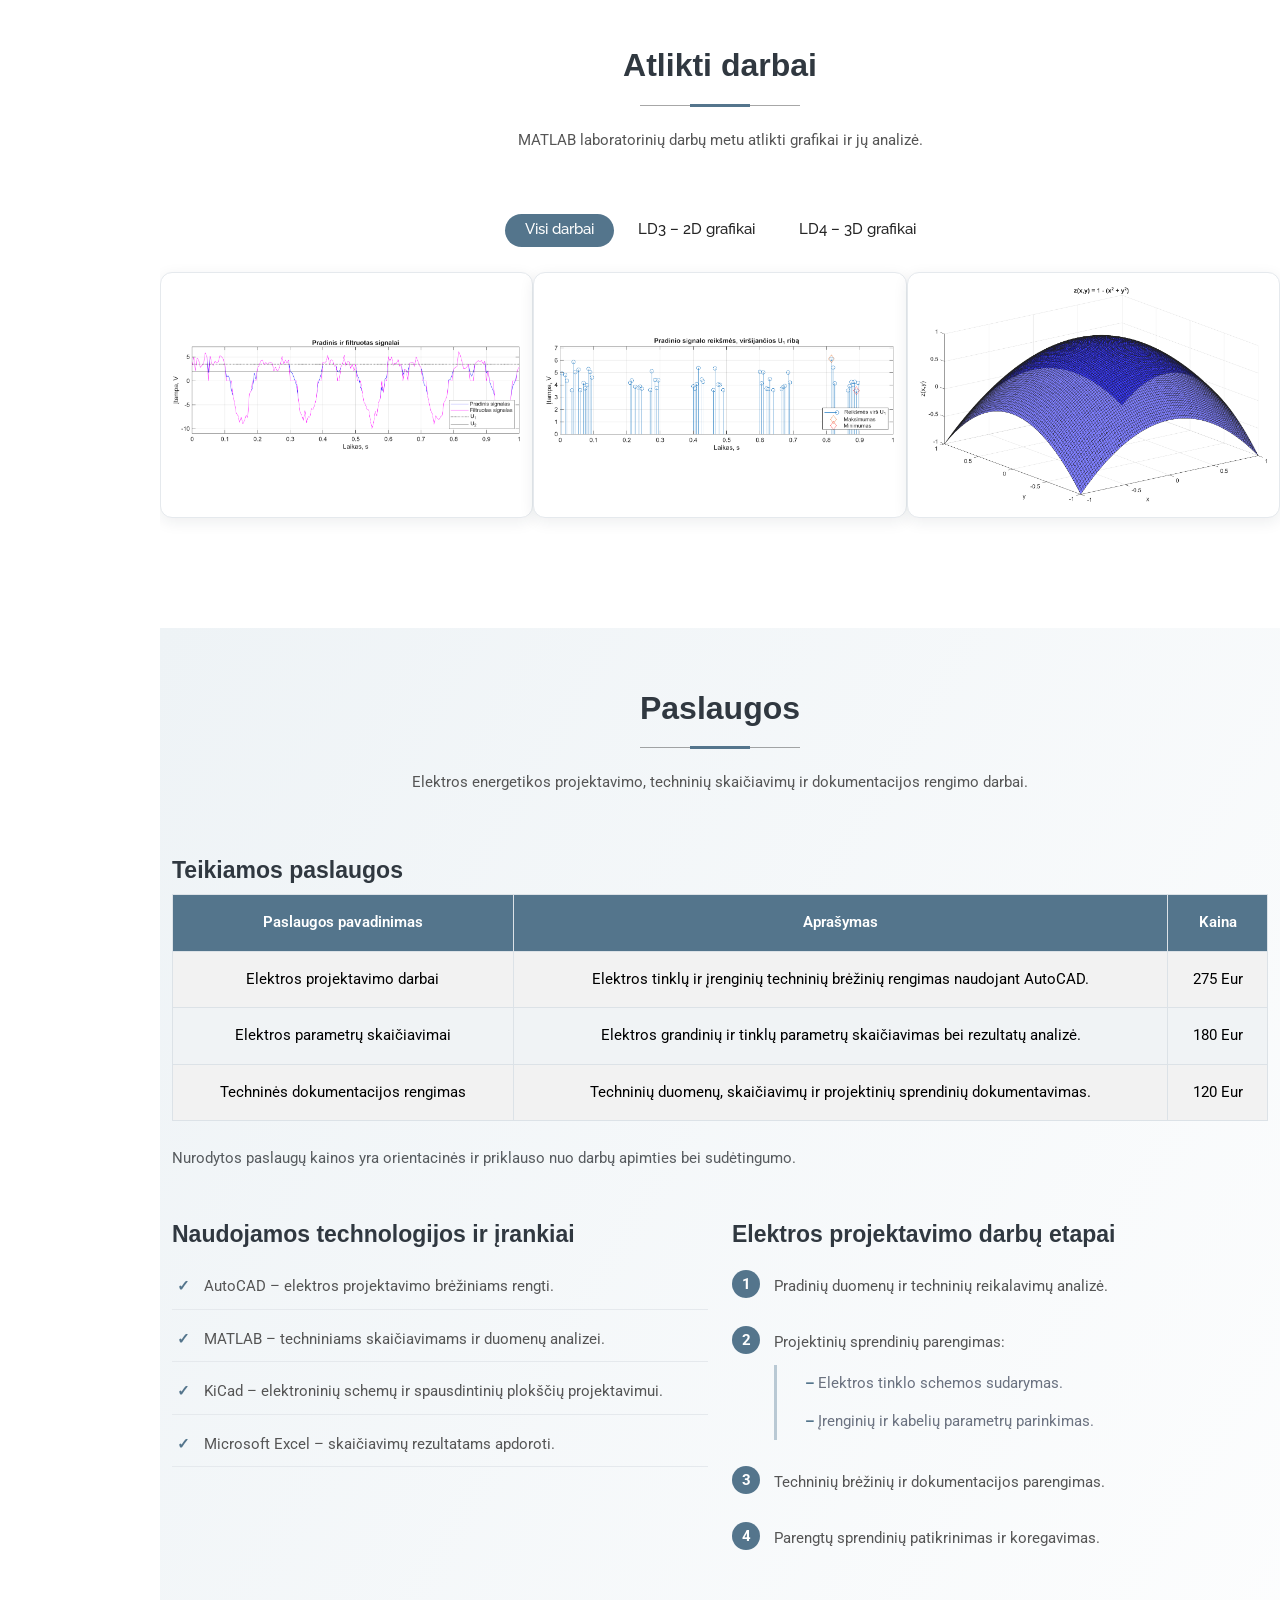
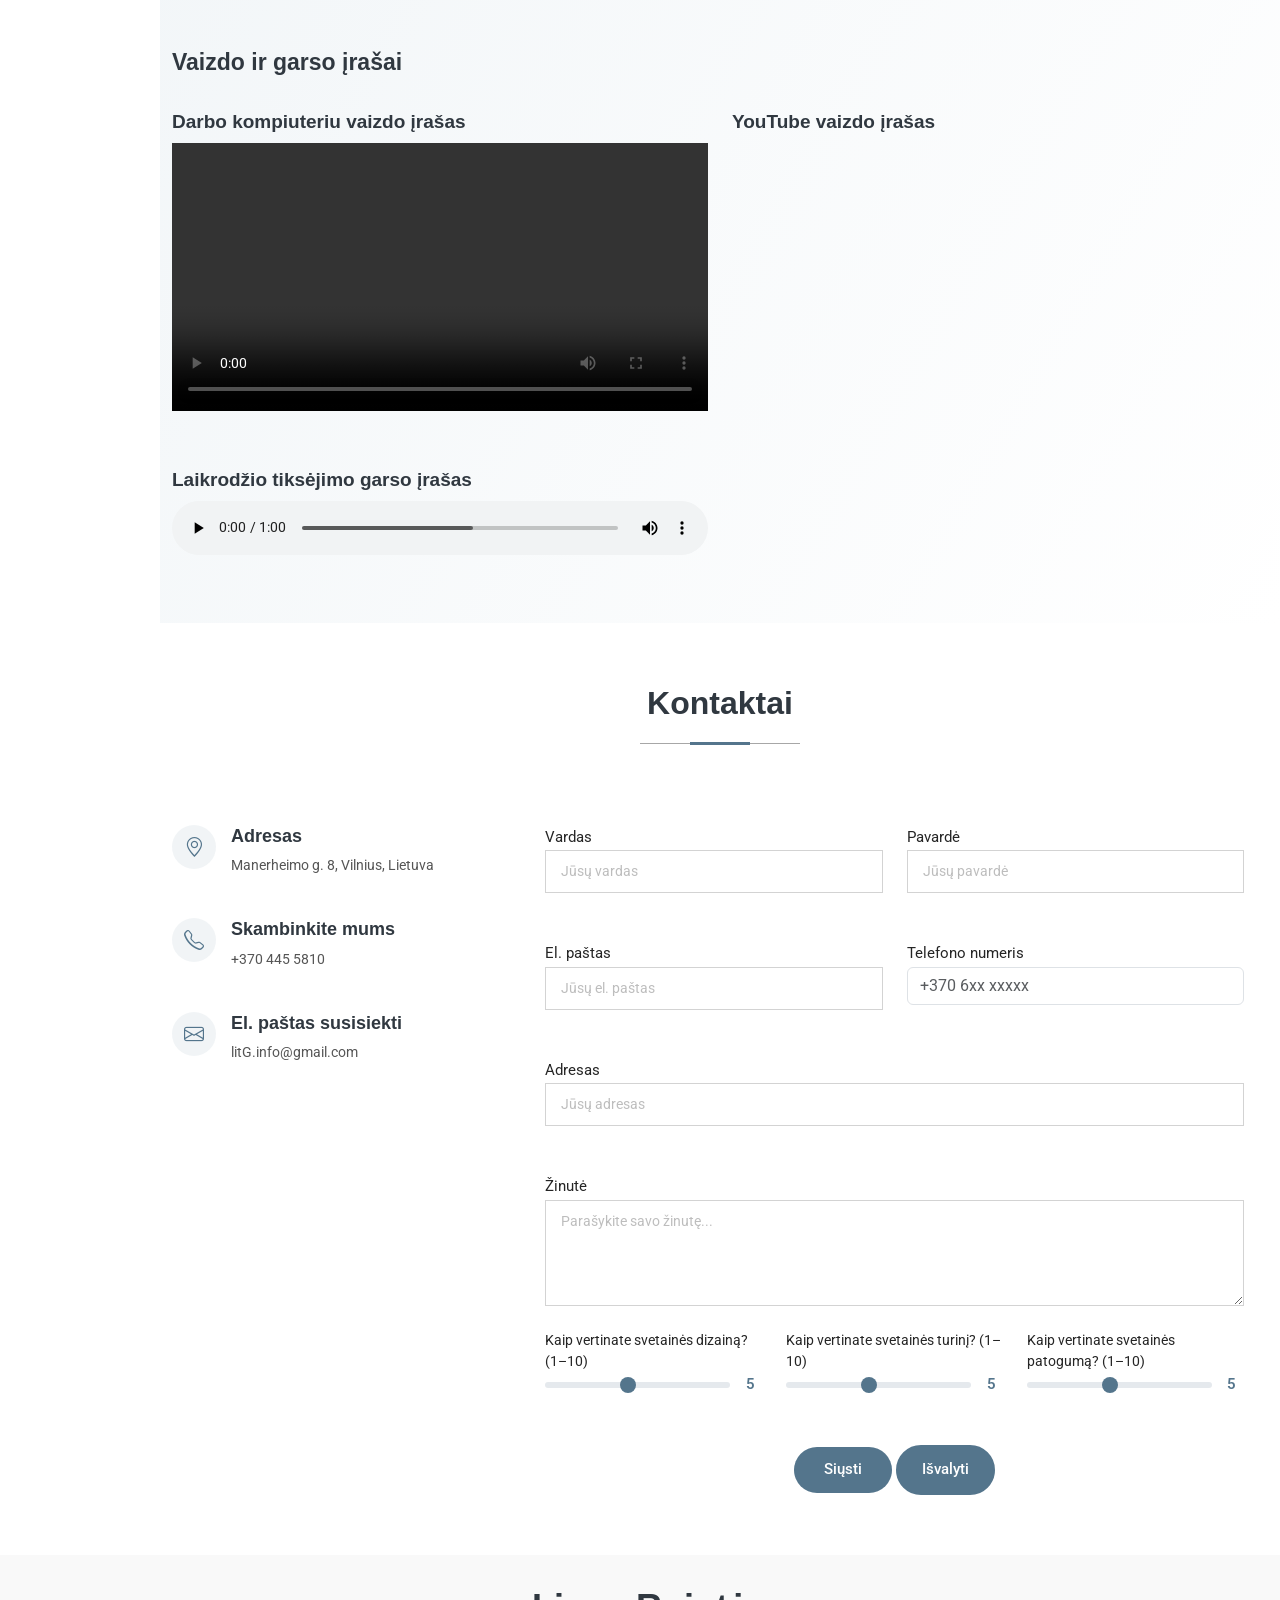
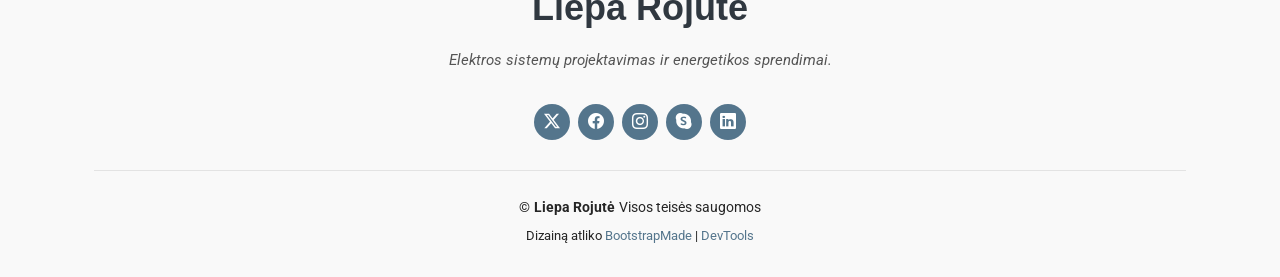
==== commit 545f8ae5: "LD11" ====
--- a/index.html
+++ b/index.html
@@ -696,35 +696,143 @@
           </div>
 
           <div class="col-lg-8">
-            <form action="forms/contact.php" method="post" class="php-email-form" data-aos="fade-up" data-aos-delay="200">
+            
+            <form class="php-email-form custom-contact-form"
+                  id="contact-form"
+                  novalidate
+                  data-aos="fade-up"
+                  data-aos-delay="200">
+
               <div class="row gy-4">
 
+                <!-- Vardas -->
                 <div class="col-md-6">
-                  <input type="text" name="name" class="form-control" placeholder="Jūsų vardas" required="">
-                </div>
-
-                <div class="col-md-6 ">
-                  <input type="email" class="form-control" name="email" placeholder="Jūsų el. paštas" required="">
-                </div>
-
+                  <label for="firstName">Vardas</label>
+                  <input type="text" id="firstName" name="firstName"
+                        class="form-control" placeholder="Jūsų vardas"
+                        data-field required>
+                  <small class="field-error" id="firstName-error"></small>
+                </div>
+
+                <!-- Pavardė -->
+                <div class="col-md-6">
+                  <label for="lastName">Pavardė</label>
+                  <input type="text" id="lastName" name="lastName"
+                        class="form-control" placeholder="Jūsų pavardė"
+                        data-field required>
+                  <small class="field-error" id="lastName-error"></small>
+                </div>
+
+                <!-- El. paštas -->
+                <div class="col-md-6">
+                  <label for="email">El. paštas</label>
+                  <input type="email" id="email" name="email"
+                        class="form-control" placeholder="Jūsų el. paštas"
+                        data-field required>
+                  <small class="field-error" id="email-error"></small>
+                </div>
+
+                <!-- Telefono numeris -->
+                <div class="col-md-6">
+                  <label for="phone">Telefono numeris</label>
+                  <input type="tel" id="phone" name="phone"
+                        class="form-control" placeholder="+370 6xx xxxxx"
+                        maxlength="14" inputmode="numeric"
+                        data-field required>
+                  <small class="field-error" id="phone-error"></small>
+                </div>
+
+                <!-- Adresas -->
                 <div class="col-md-12">
-                  <input type="text" class="form-control" name="subject" placeholder="Tema" required="">
-                </div>
-
+                  <label for="address">Adresas</label>
+                  <input type="text" id="address" name="address"
+                        class="form-control" placeholder="Jūsų adresas"
+                        data-field required>
+                  <small class="field-error" id="address-error"></small>
+                </div>
+
+                <!-- Žinutė -->
                 <div class="col-md-12">
-                  <textarea class="form-control" name="message" rows="6" placeholder="Žinutė" required=""></textarea>
-                </div>
-
+                  <label for="message">Žinutė</label>
+                  <textarea id="message" name="message"
+                            class="form-control" rows="4"
+                            placeholder="Parašykite savo žinutę..."></textarea>
+                </div>
+
+                <!-- Vertinimo klausimai -->
+
+                <div class="col-md-4 rating-field">
+                  <label for="rating1">
+                    Kaip vertinate svetainės dizainą? (1–10)
+                  </label>
+
+                  <div class="d-flex align-items-center gap-2">
+                    <input type="range" id="rating1" name="rating1"
+                          class="form-range" min="1" max="10" step="1"
+                          value="5" data-field required>
+
+                    <output id="rating1-value" for="rating1">5</output>
+                  </div>
+
+                  <small class="field-error" id="rating1-error"></small>
+                </div>
+
+                <div class="col-md-4 rating-field">
+                  <label for="rating2">
+                    Kaip vertinate svetainės turinį? (1–10)
+                  </label>
+
+                  <div class="d-flex align-items-center gap-2">
+                    <input type="range" id="rating2" name="rating2"
+                          class="form-range" min="1" max="10" step="1"
+                          value="5" data-field required>
+
+                    <output id="rating2-value" for="rating2">5</output>
+                  </div>
+
+                  <small class="field-error" id="rating2-error"></small>
+                </div>
+
+                <div class="col-md-4 rating-field">
+                  <label for="rating3">
+                    Kaip vertinate svetainės patogumą? (1–10)
+                  </label>
+
+                  <div class="d-flex align-items-center gap-2">
+                    <input type="range" id="rating3" name="rating3"
+                          class="form-range" min="1" max="10" step="1"
+                          value="5" data-field required>
+
+                    <output id="rating3-value" for="rating3">5</output>
+                  </div>
+
+                  <small class="field-error" id="rating3-error"></small>
+                </div>
+
+                <!-- Mygtukai -->
                 <div class="col-md-12 text-center">
-                  <div class="loading">Kraunama...</div>
-                  <div class="error-message"></div>
-                  <div class="sent-message">Jūsų žinutė sėkmingai išsiųsta. Ačiū!</div>
-
-                  <button type="submit">Išsiųsti žinutę</button>
-                </div>
-
-              </div>
+                  <button type="submit" id="submit-btn" disabled>
+                    Siųsti
+                  </button>
+
+                  <button type="button" id="clear-btn">
+                    Išvalyti
+                  </button>
+                </div>
+
+              </div>
+
+              <!-- Formos rezultatų atvaizdavimas -->
+              <div id="form-results" class="form-results" hidden>
+                <h3>Įvesti duomenys</h3>
+                <div id="result-details"></div>
+
+                <h4>Įvertinimų vidurkis</h4>
+                <p id="rating-average"></p>
+              </div>
+
             </form>
+
           </div><!-- End Contact Form -->
 
         </div>
@@ -769,7 +877,6 @@
 
   <!-- Vendor JS Files -->
   <script src="assets/vendor/bootstrap/js/bootstrap.bundle.min.js"></script>
-  <script src="assets/vendor/php-email-form/validate.js"></script>
   <script src="assets/vendor/aos/aos.js"></script>
   <script src="assets/vendor/typed.js/typed.umd.js"></script>
   <script src="assets/vendor/purecounter/purecounter_vanilla.js"></script>
@@ -782,6 +889,9 @@
   <!-- Main JS File -->
   <script src="assets/js/main.js"></script>
 
+  <!-- Custom JS File -->
+  <script src="assets/js/custom.js"></script>
+
 </body>
 
 </html>
--- a/assets/css/custom.css
+++ b/assets/css/custom.css
@@ -356,7 +356,7 @@
 
 .skills .progress-bar {
     height: 12px;
-    background-color: #54758C;
+    background: linear-gradient(90deg, #54758C 0%, #7899AE 55%, #A9C2D1 100%);
     border-radius: 10px;
     transition: width 0.9s ease;
 }
@@ -793,3 +793,107 @@
 
 }
 
+/* =========================================================
+   LD11 – KONTAKTŲ FORMOS SLANKIKLIAI
+========================================================= */
+
+/* Vertinimo laukų išdėstymas */
+
+.custom-contact-form .rating-field {
+    min-width: 0;
+}
+
+.custom-contact-form .rating-field label {
+    display: block;
+    min-height: 42px;
+    font-size: 14px;
+    line-height: 1.5;
+}
+
+/* Slankiklio bendras stilius */
+
+.custom-contact-form .form-range {
+    min-width: 0;
+    margin-bottom: 0;
+    cursor: pointer;
+    accent-color: #54758C;
+}
+
+/* Slankiklio linija – Chrome, Edge */
+
+.custom-contact-form .form-range::-webkit-slider-runnable-track {
+    height: 6px;
+    background-color: #E5E9ED;
+    border-radius: 10px;
+}
+
+/* Slankiklio apskritimas – Chrome, Edge */
+
+.custom-contact-form .form-range::-webkit-slider-thumb {
+    width: 16px;
+    height: 16px;
+    margin-top: -5px;
+    background-color: #54758C;
+    border: none;
+    box-shadow: none;
+}
+
+/* Slankiklio linija – Firefox */
+
+.custom-contact-form .form-range::-moz-range-track {
+    height: 6px;
+    background-color: #E5E9ED;
+    border-radius: 10px;
+}
+
+/* Slankiklio apskritimas – Firefox */
+
+.custom-contact-form .form-range::-moz-range-thumb {
+    width: 16px;
+    height: 16px;
+    background-color: #54758C;
+    border: none;
+    border-radius: 50%;
+}
+
+/* Pasirinkta vertinimo reikšmė */
+
+.custom-contact-form output {
+    min-width: 24px;
+    text-align: center;
+    font-weight: 600;
+    color: #54758C;
+}
+
+/* Apsauga nuo formos elementų išsiplėtimo */
+
+#contact .custom-contact-form,
+#contact .custom-contact-form .row {
+    min-width: 0;
+    max-width: 100%;
+}
+
+
+/* Formos validacijos klaidų stiliai */
+
+.custom-contact-form .field-error {
+    display: block;
+    min-height: 20px;
+    margin-top: 4px;
+    color: #dc3545;
+    font-size: 13px;
+}
+
+.custom-contact-form .form-control.is-invalid {
+    border-color: #dc3545;
+}
+
+.custom-contact-form .form-control.is-invalid:focus {
+    box-shadow: 0 0 0 3px rgba(220, 53, 69, 0.12);
+}
+
+.custom-contact-form .form-range.is-invalid {
+    outline: 1px solid #dc3545;
+    outline-offset: 3px;
+    border-radius: 5px;
+}
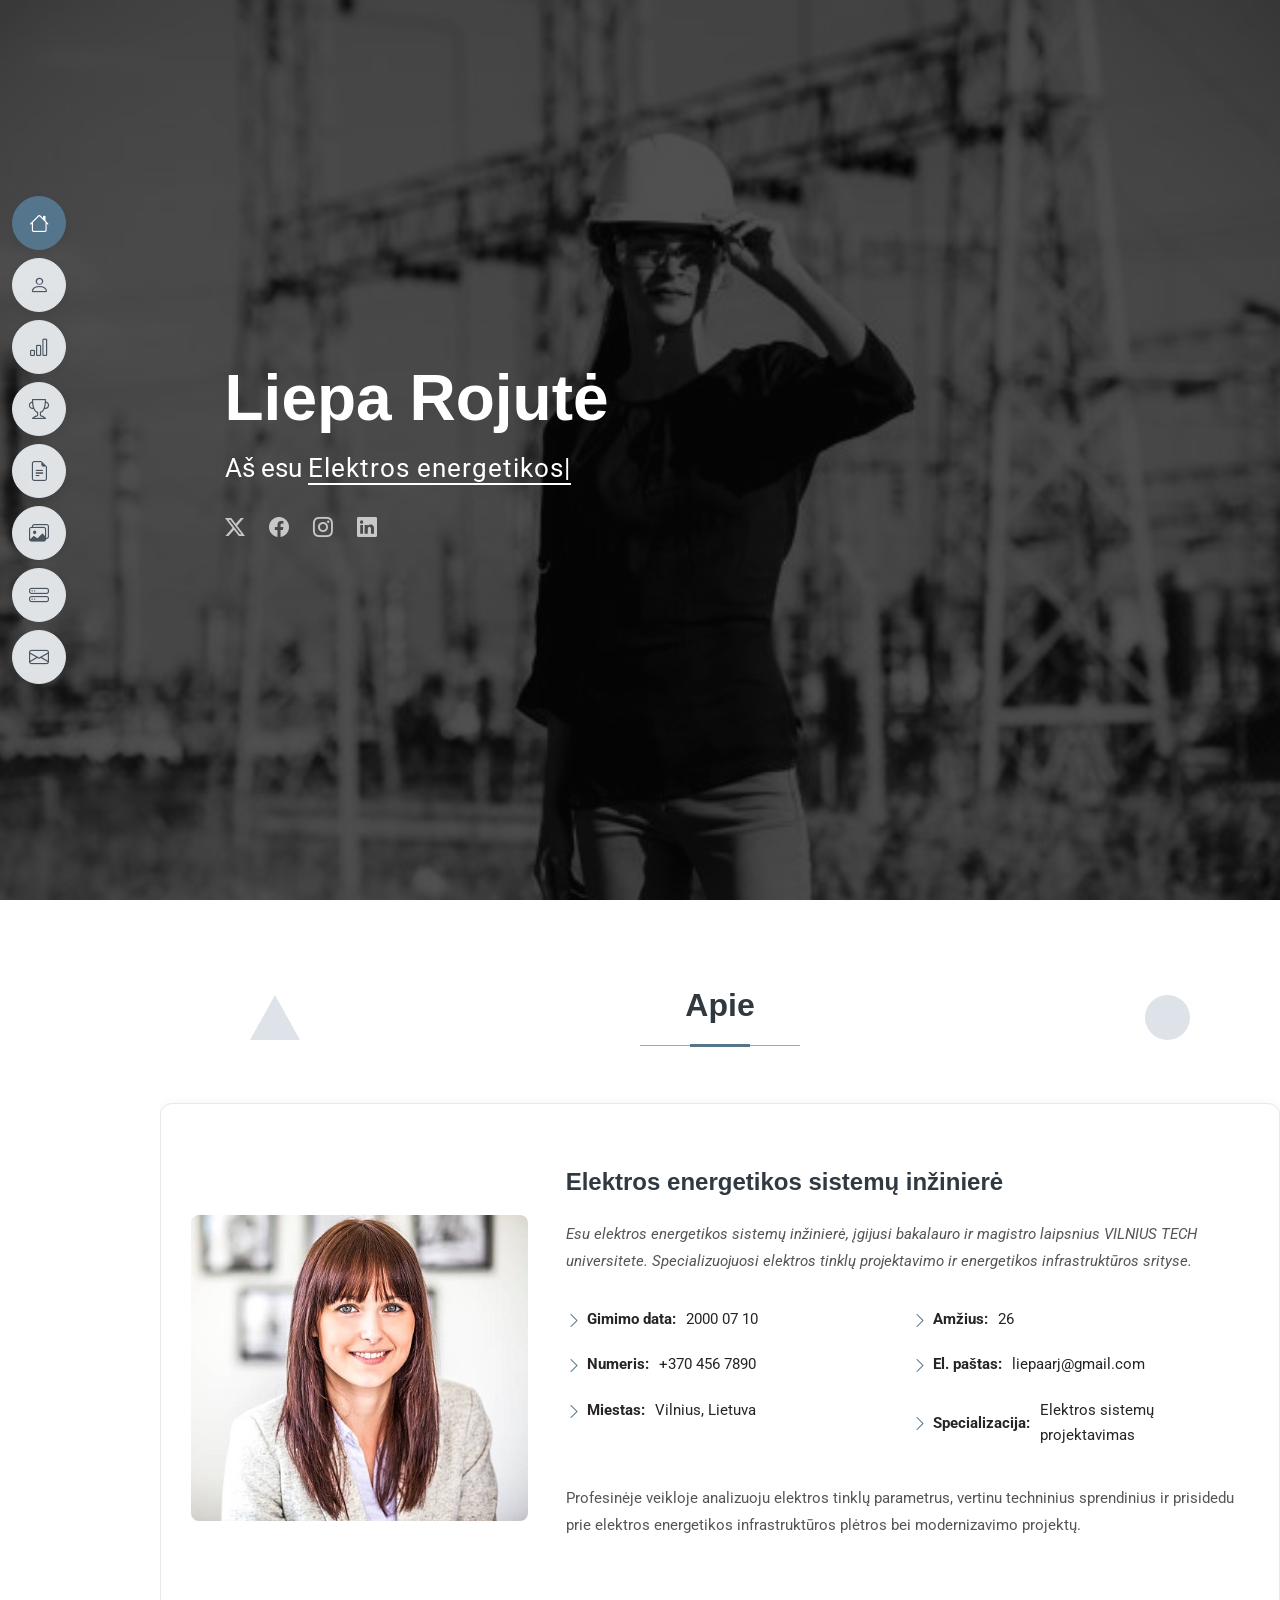
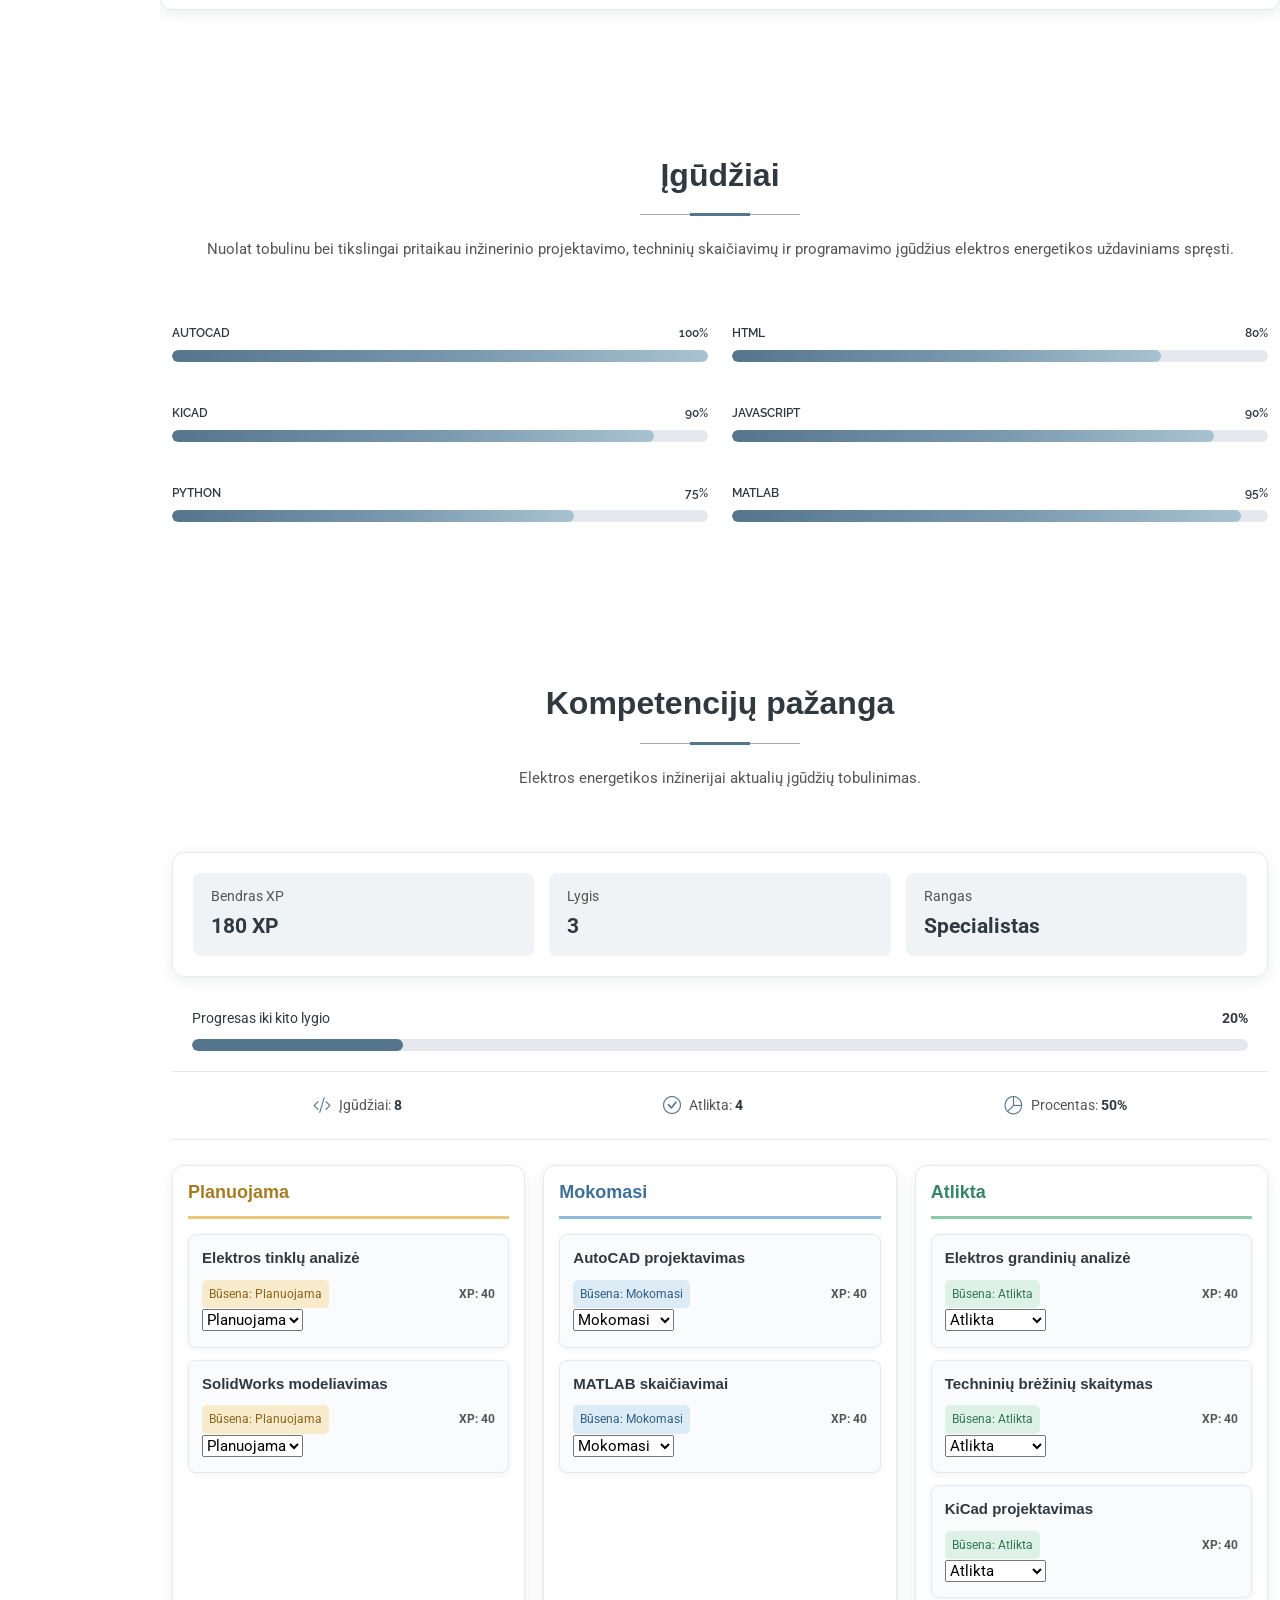
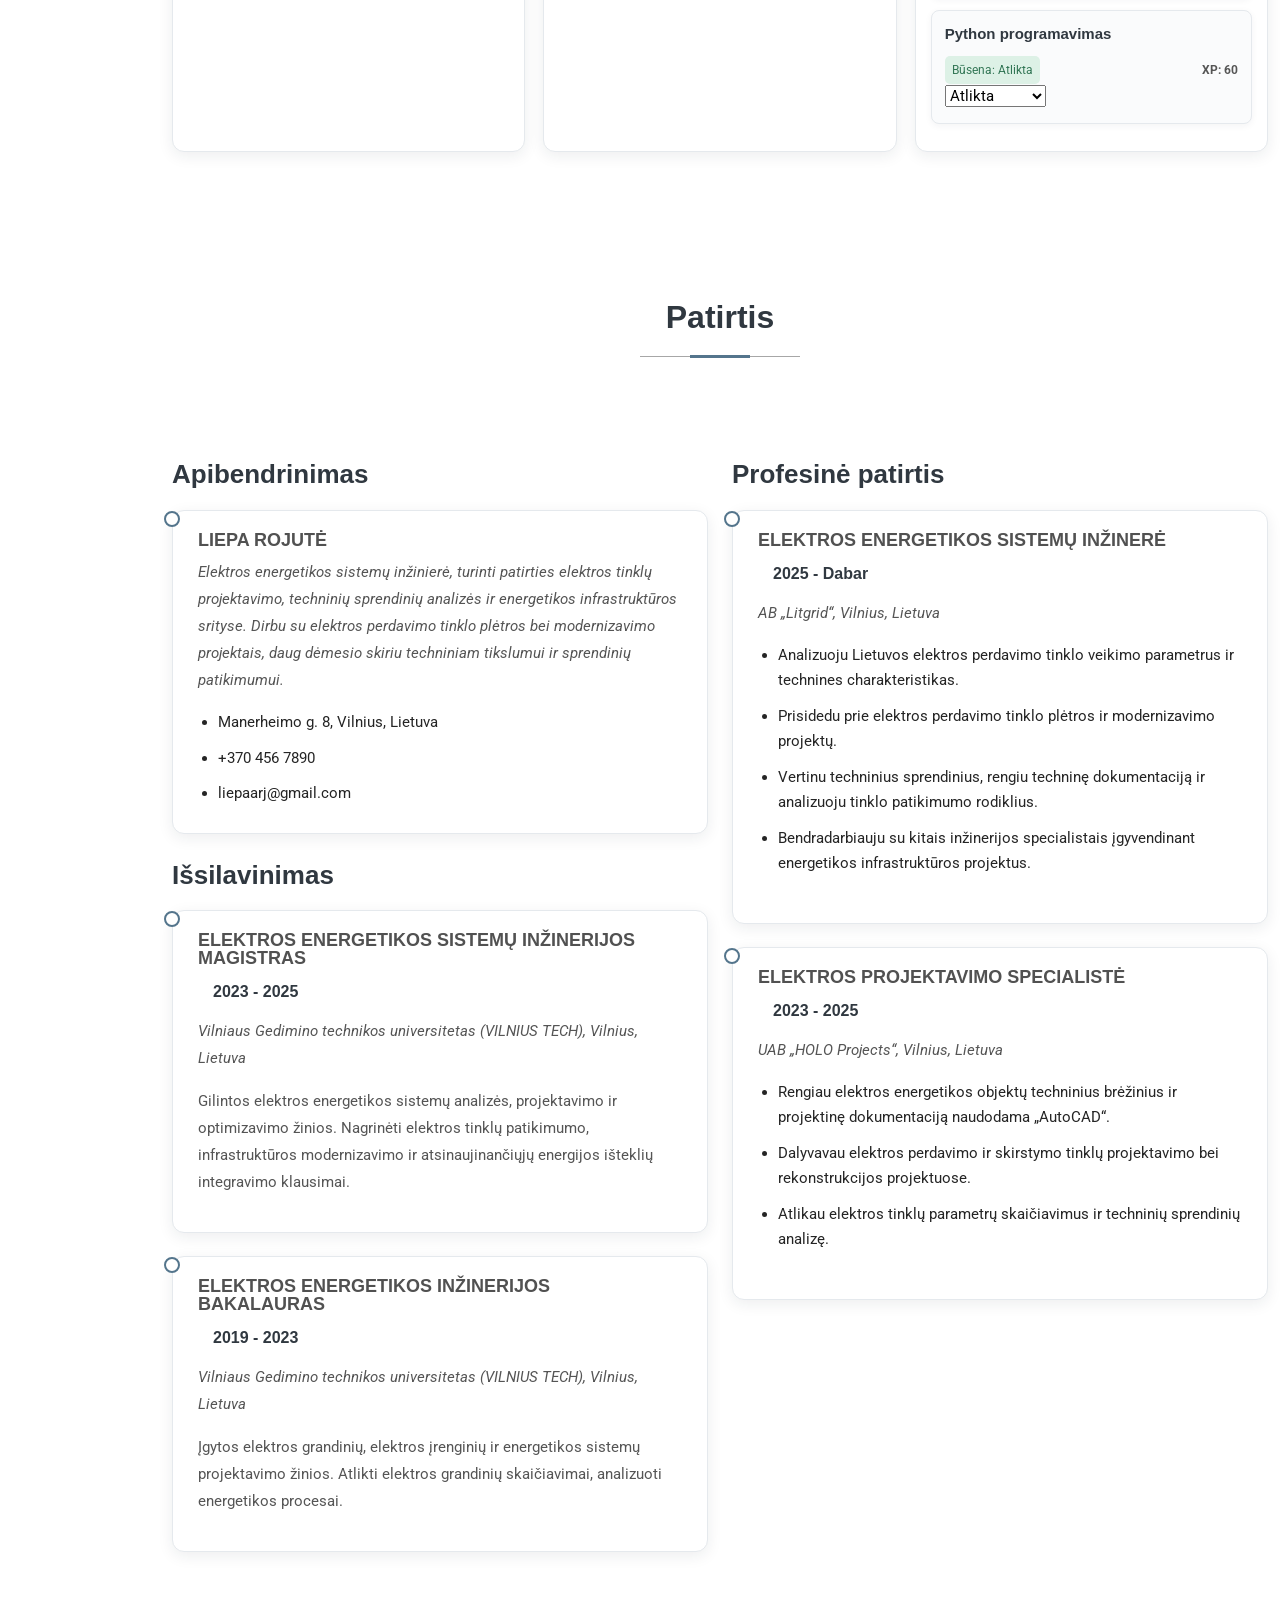
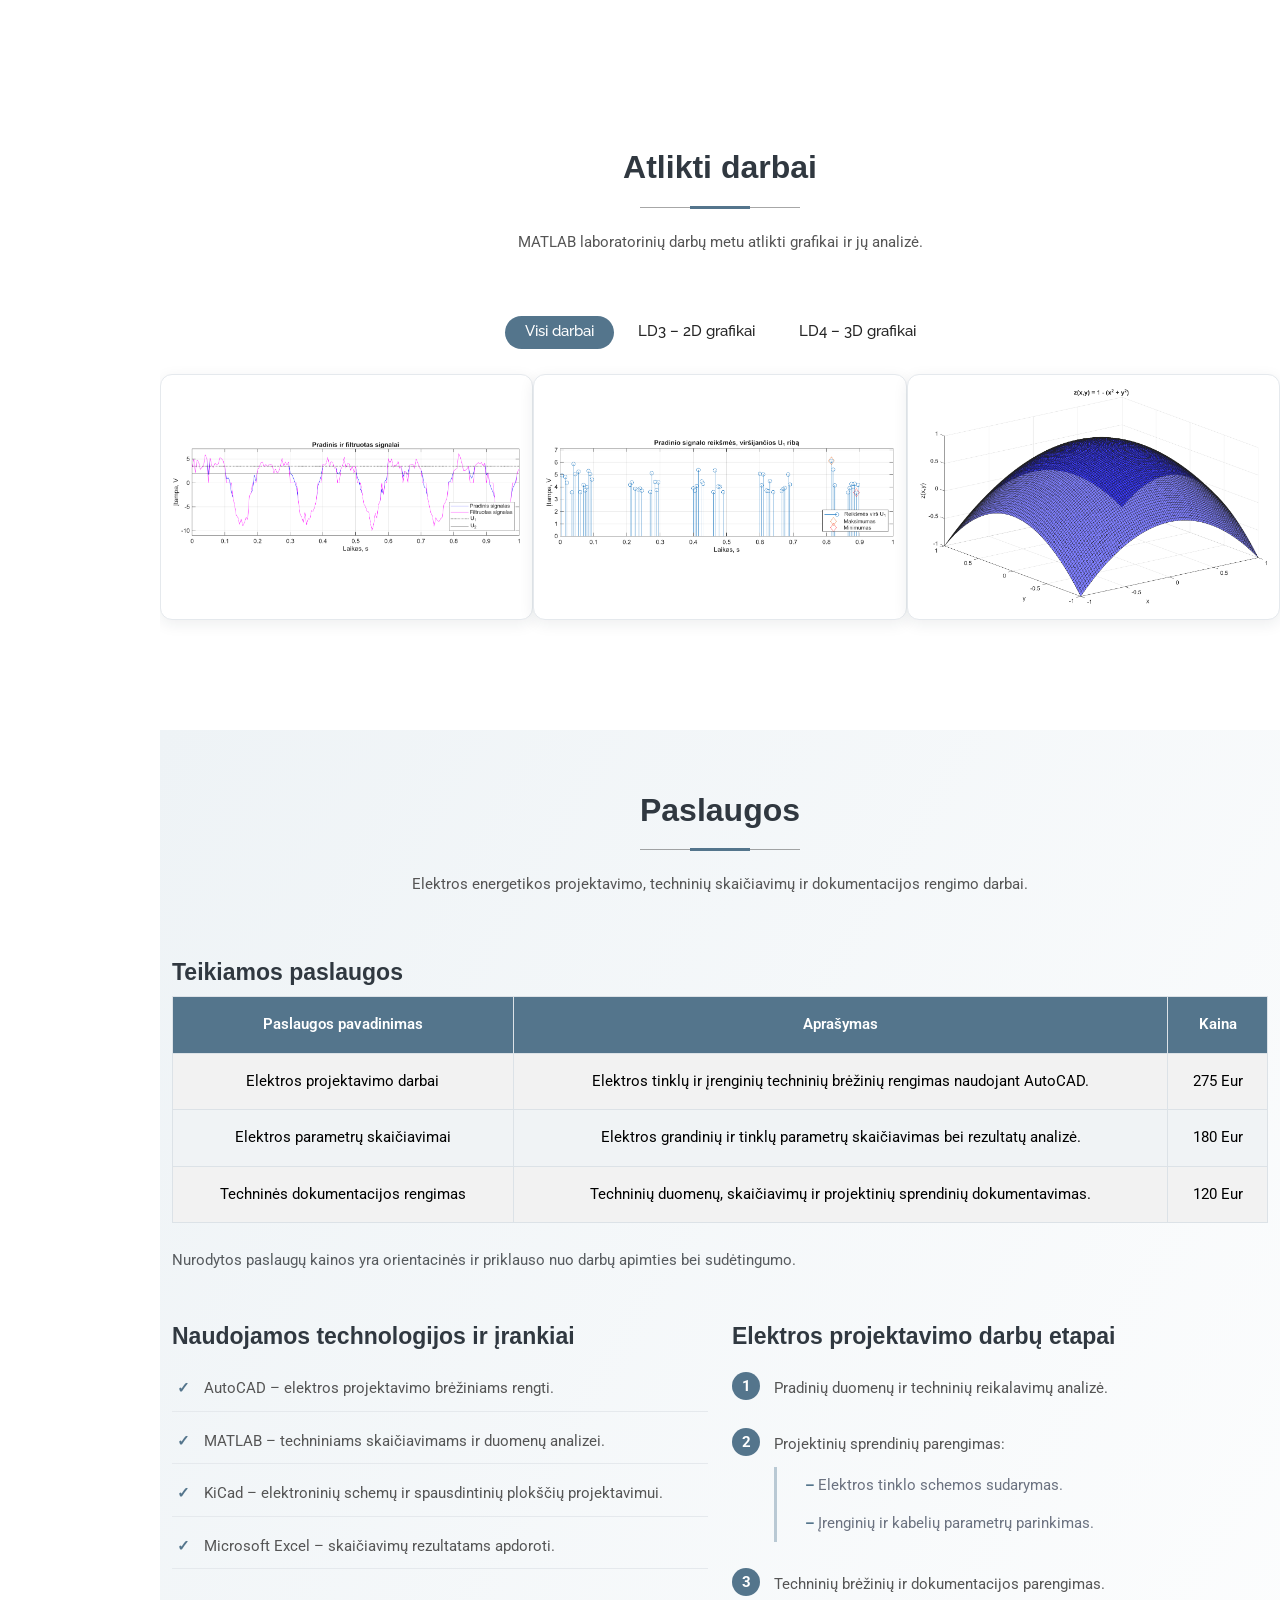
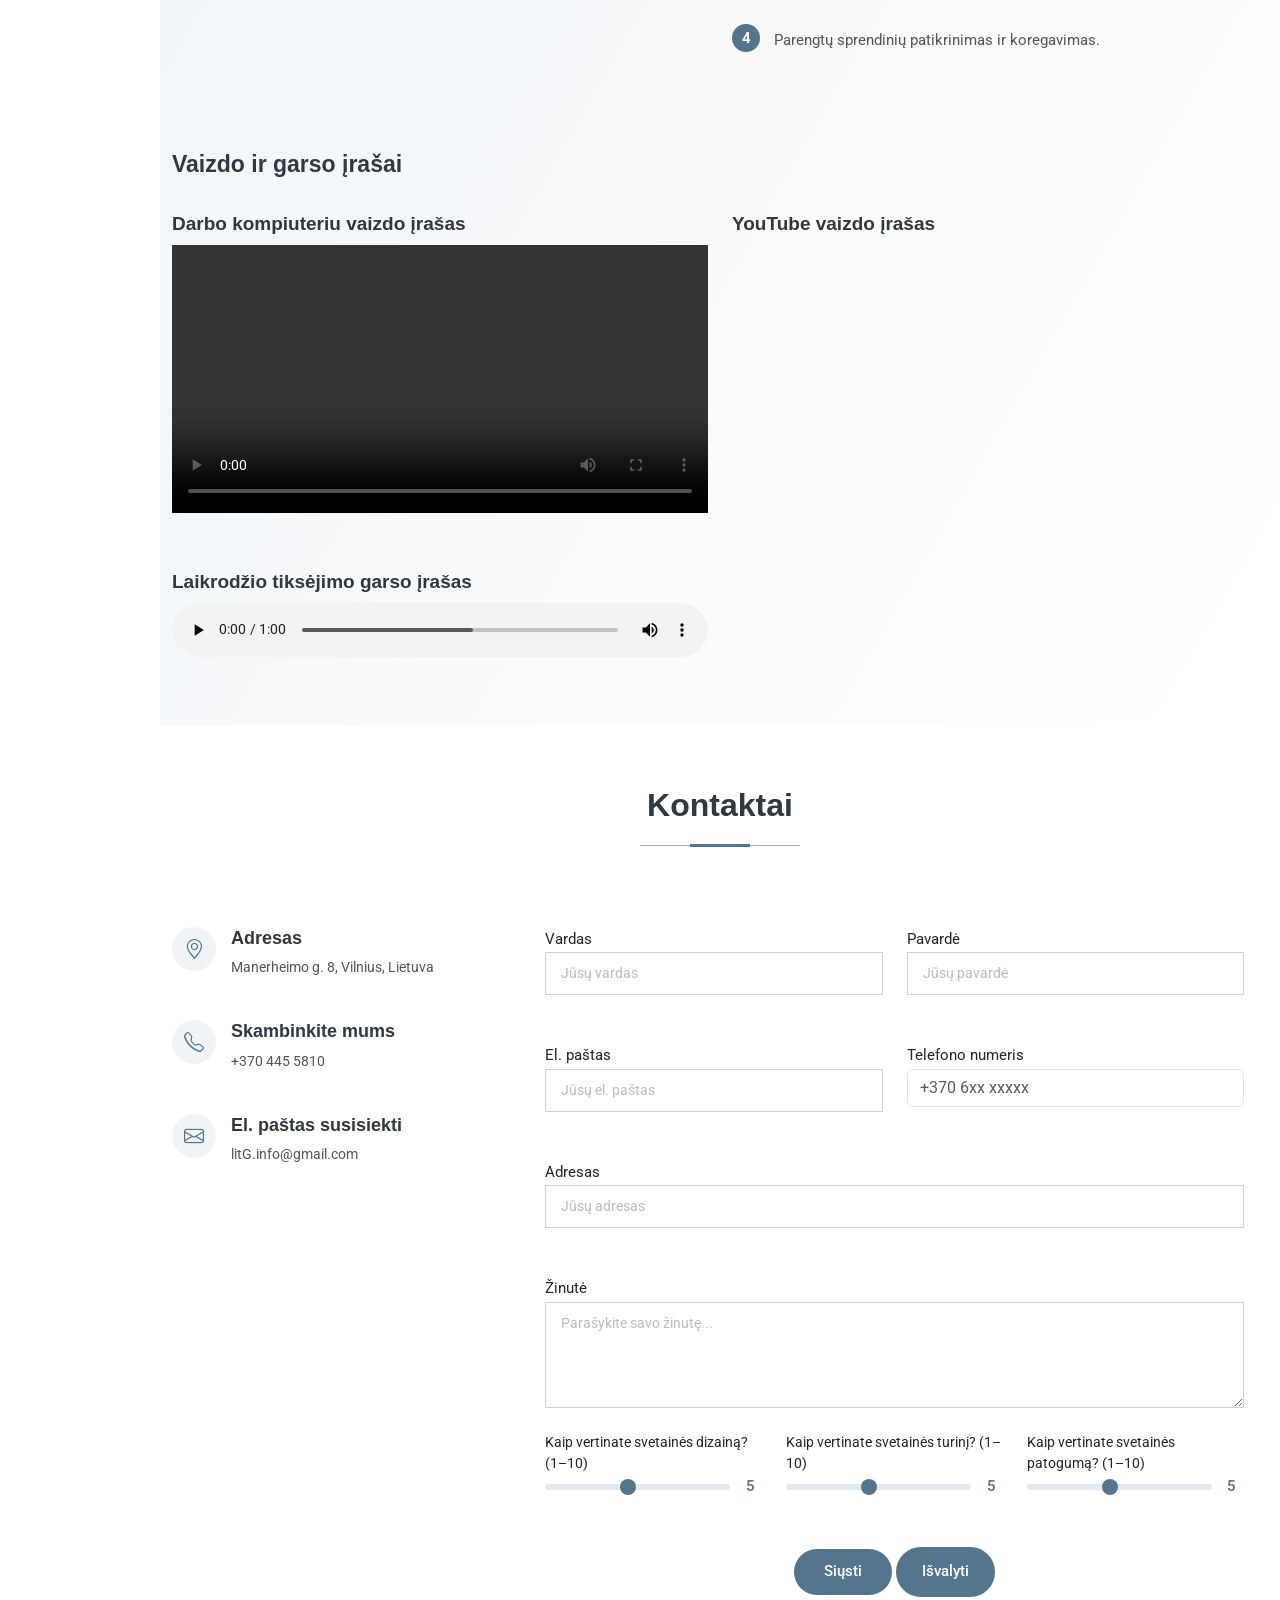
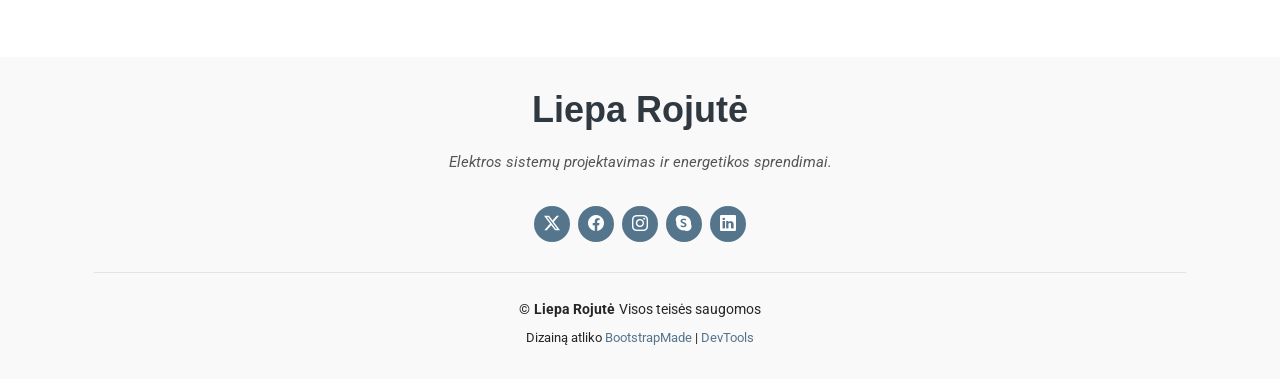
==== commit 67040173: "LD12" ====
--- a/index.html
+++ b/index.html
@@ -219,17 +219,17 @@
 
       <div class="summary-item">
         <span>Bendras XP</span>
-        <strong>180 XP</strong>
+        <strong id="total-xp">180 XP</strong>
       </div>
 
       <div class="summary-item">
         <span>Lygis</span>
-        <strong>3</strong>
+        <strong id="current-level">3</strong>
       </div>
 
       <div class="summary-item">
         <span>Rangas</span>
-        <strong>Specialistas</strong>
+        <strong id="current-rank">Specialistas</strong>
       </div>
 
     </div>
@@ -239,11 +239,11 @@
 
       <div class="xp-progress-heading">
         <span>Progresas iki kito lygio</span>
-        <strong>60%</strong>
+        <strong id="xp-progress-percent">20%</strong>
       </div>
 
       <div class="xp-progress-bar">
-        <div class="xp-progress-fill"></div>
+        <div class="xp-progress-fill" id="xp-progress-fill"></div>
       </div>
 
     </div>
@@ -253,112 +253,42 @@
 
       <div class="stat-item">
         <i class="bi bi-code-slash"></i>
-        <span>Įgūdžiai: <strong>8</strong></span>
+        <span>Įgūdžiai: <strong id="skills-total-count">8</strong></span>
       </div>
 
       <div class="stat-item">
         <i class="bi bi-check-circle"></i>
-        <span>Atlikta: <strong>4</strong></span>
+        <span>Atlikta: <strong id="skills-completed-count">4</strong></span>
       </div>
 
       <div class="stat-item">
         <i class="bi bi-pie-chart"></i>
-        <span>Procentas: <strong>50%</strong></span>
-      </div>
-
-    </div>
+        <span>Procentas: <strong id="skills-completed-percent">50%</strong></span>
+      </div>
+
+    </div>
+
 
     <!-- Skill Kanban Board -->
     <div class="skill-board">
 
       <!-- Planned -->
       <div class="skill-column planned">
-
-        <h3><i class="bi bi-calendar-check"></i> Planuojama</h3>
-
-        <div class="skill-card">
-          <h4>Elektros tinklų analizė</h4>
-          <div class="skill-card-info">
-            <span>Būsena: Planuojama</span>
-            <strong>XP: 40</strong>
-          </div>
-        </div>
-
-        <div class="skill-card">
-          <h4>SolidWorks modeliavimas</h4>
-          <div class="skill-card-info">
-            <span>Būsena: Planuojama</span>
-            <strong>XP: 40</strong>
-          </div>
-        </div>
-
+        <h3>Planuojama</h3>
       </div>
 
       <!-- Learning -->
       <div class="skill-column learning">
-
-        <h3><i class="bi bi-book"></i> Mokomasi</h3>
-
-        <div class="skill-card">
-          <h4>AutoCAD projektavimas</h4>
-          <div class="skill-card-info">
-            <span>Būsena: Mokomasi</span>
-            <strong>XP: 40</strong>
-          </div>
-        </div>
-
-        <div class="skill-card">
-          <h4>MATLAB skaičiavimai</h4>
-          <div class="skill-card-info">
-            <span>Būsena: Mokomasi</span>
-            <strong>XP: 40</strong>
-          </div>
-        </div>
-
+        <h3>Mokomasi</h3>
       </div>
 
       <!-- Completed -->
       <div class="skill-column completed">
-
-        <h3><i class="bi bi-check-circle"></i> Atlikta</h3>
-
-        <div class="skill-card">
-          <h4>Elektros grandinių analizė</h4>
-          <div class="skill-card-info">
-            <span>Būsena: Atlikta</span>
-            <strong>XP: 40</strong>
-          </div>
-        </div>
-
-        <div class="skill-card">
-          <h4>Techninių brėžinių skaitymas</h4>
-          <div class="skill-card-info">
-            <span>Būsena: Atlikta</span>
-            <strong>XP: 40</strong>
-          </div>
-        </div>
-
-        <div class="skill-card">
-          <h4>KiCad projektavimas</h4>
-          <div class="skill-card-info">
-            <span>Būsena: Atlikta</span>
-            <strong>XP: 40</strong>
-          </div>
-        </div>
-
-        <div class="skill-card">
-          <h4>Python programavimas</h4>
-          <div class="skill-card-info">
-            <span>Būsena: Atlikta</span>
-            <strong>XP: 60</strong>
-          </div>
-        </div>
-
-      </div>
-
-    </div>
-
-  </div>
+        <h3>Atlikta</h3>
+      </div>
+
+    </div>
+
 
 </section>
 <!-- /Competencies Section -->
